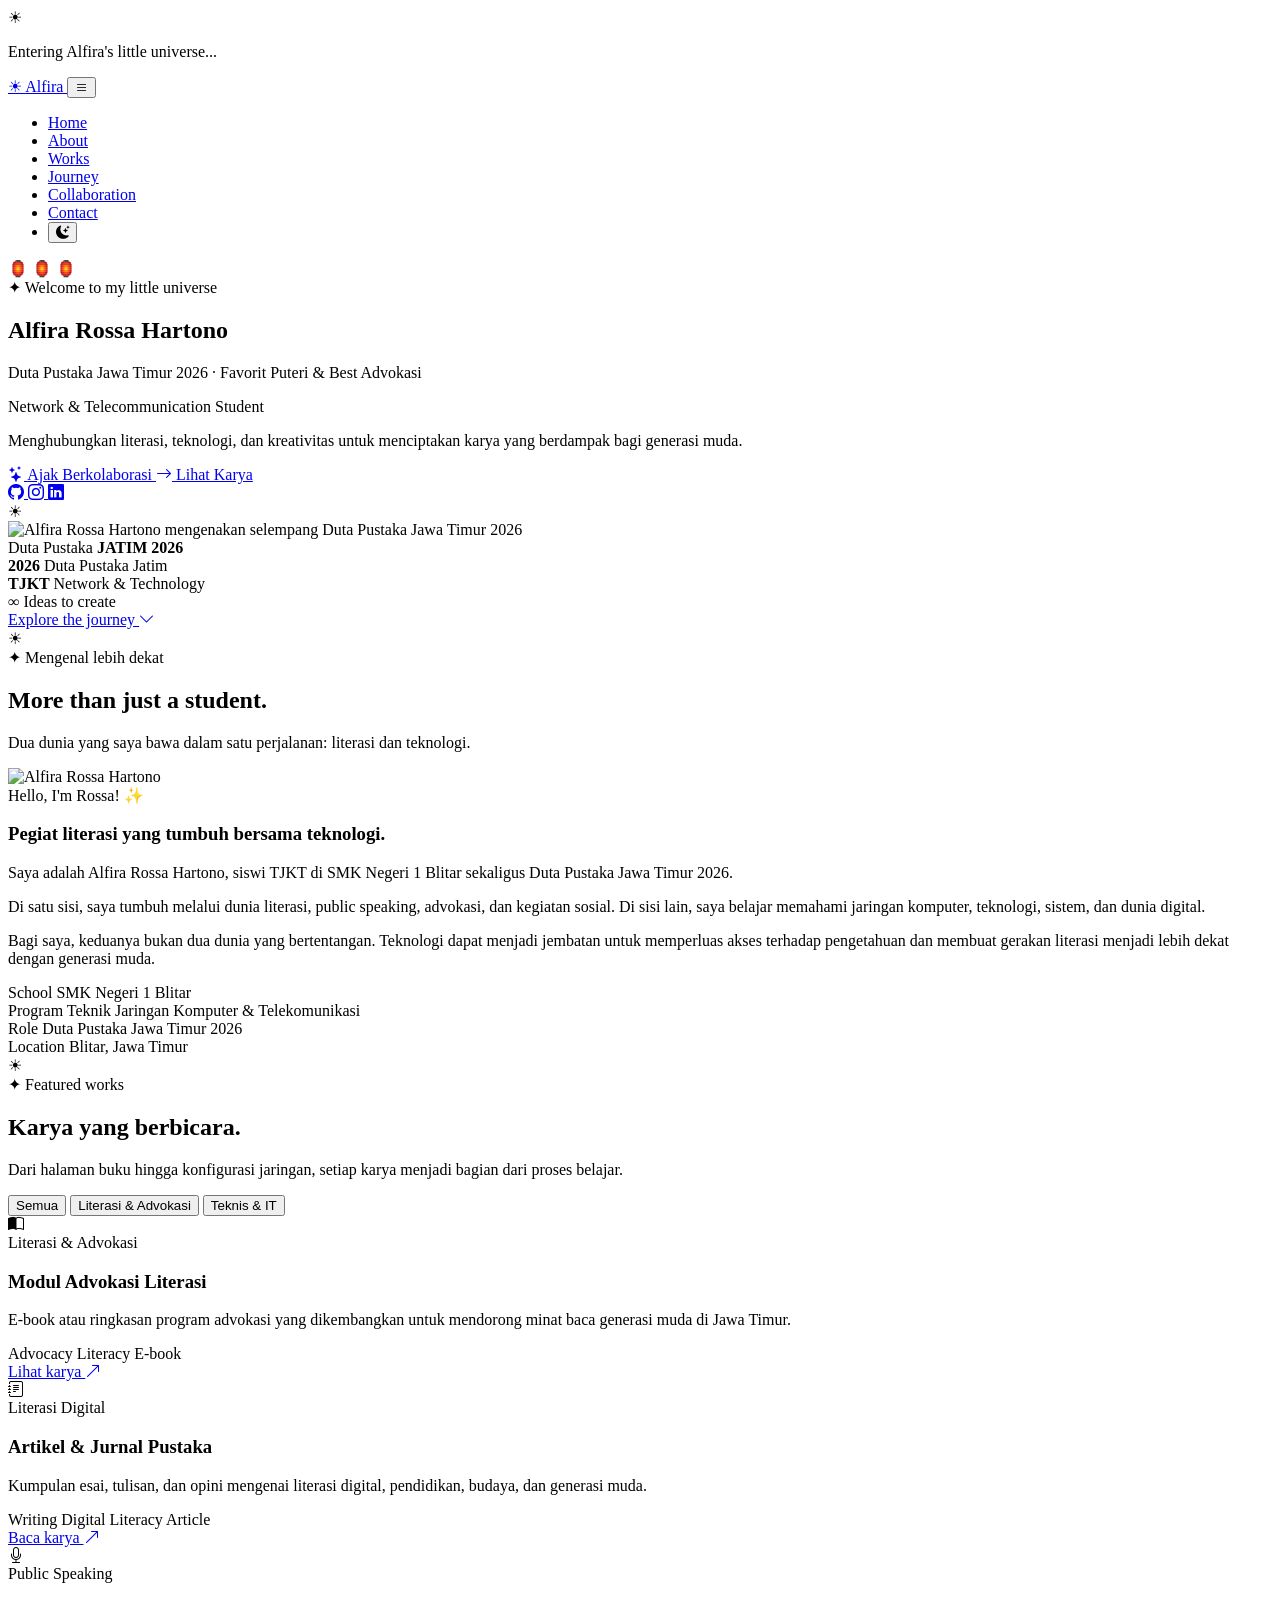
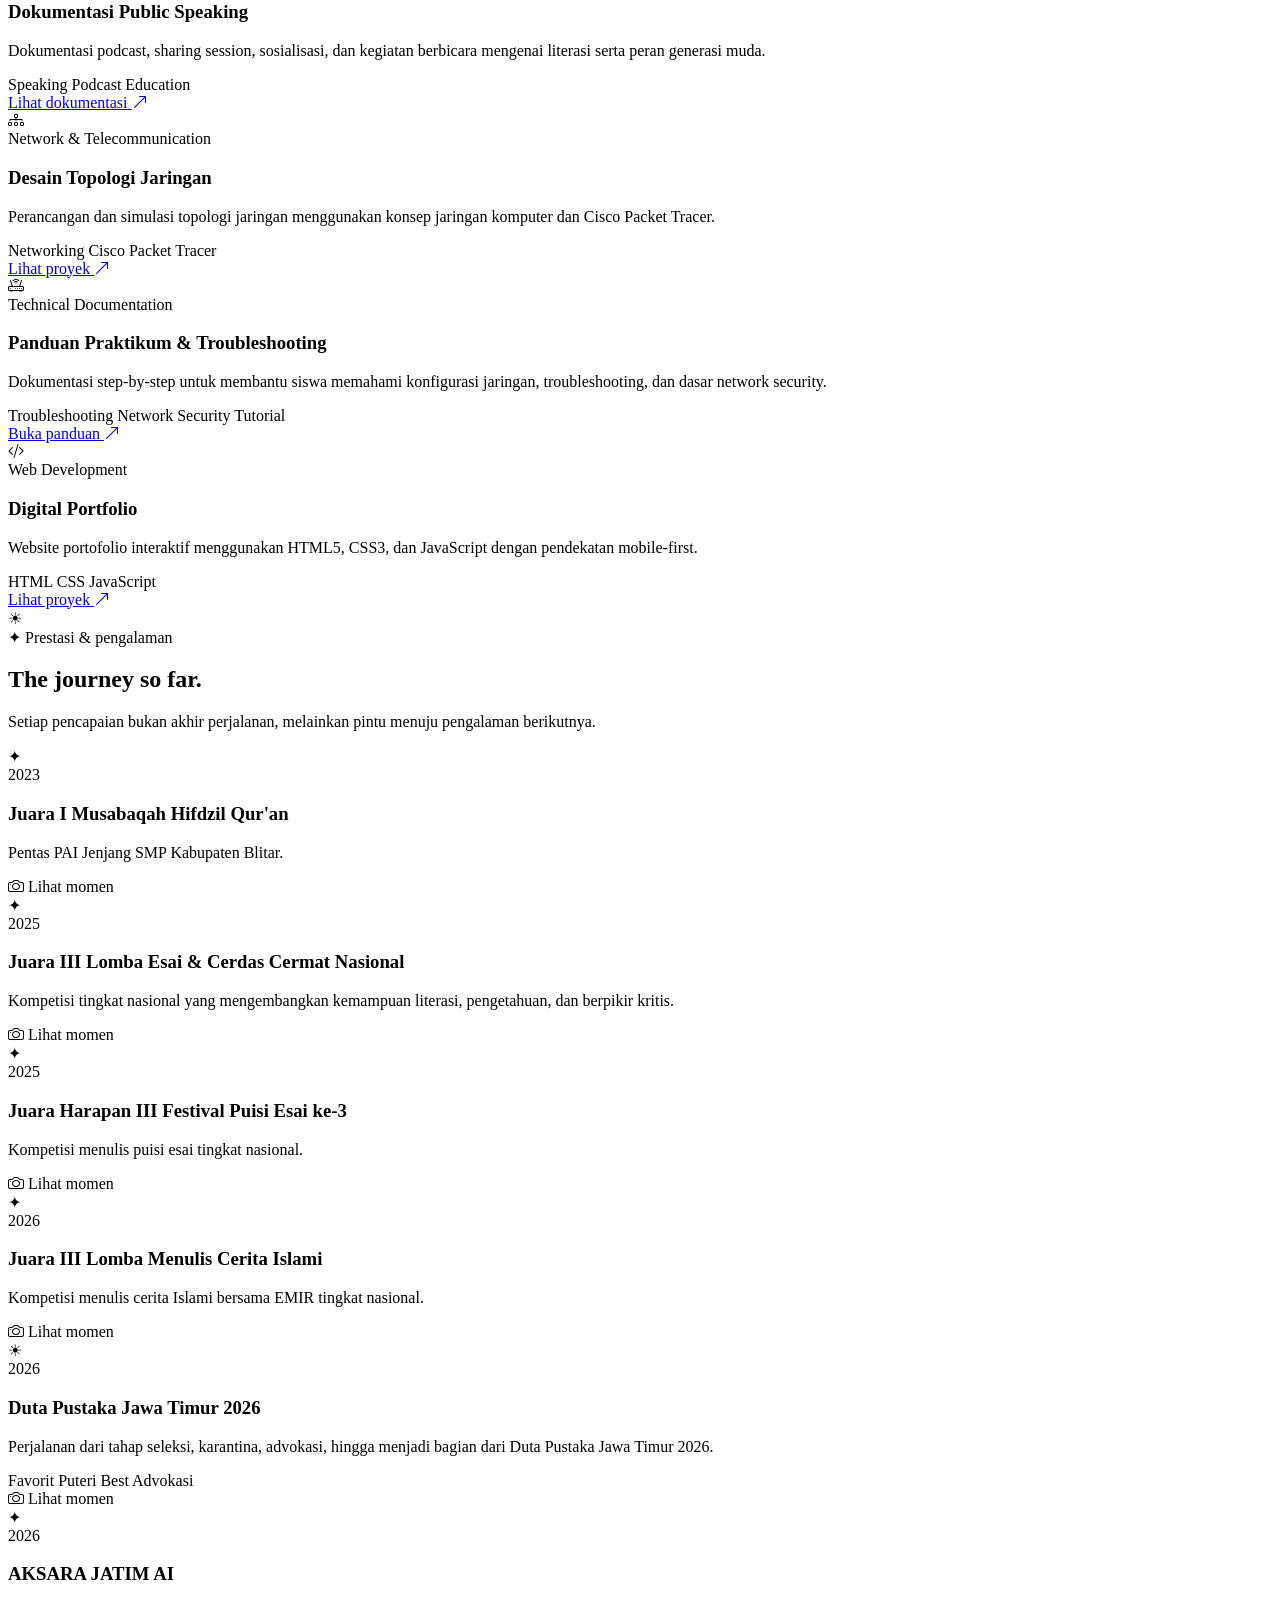
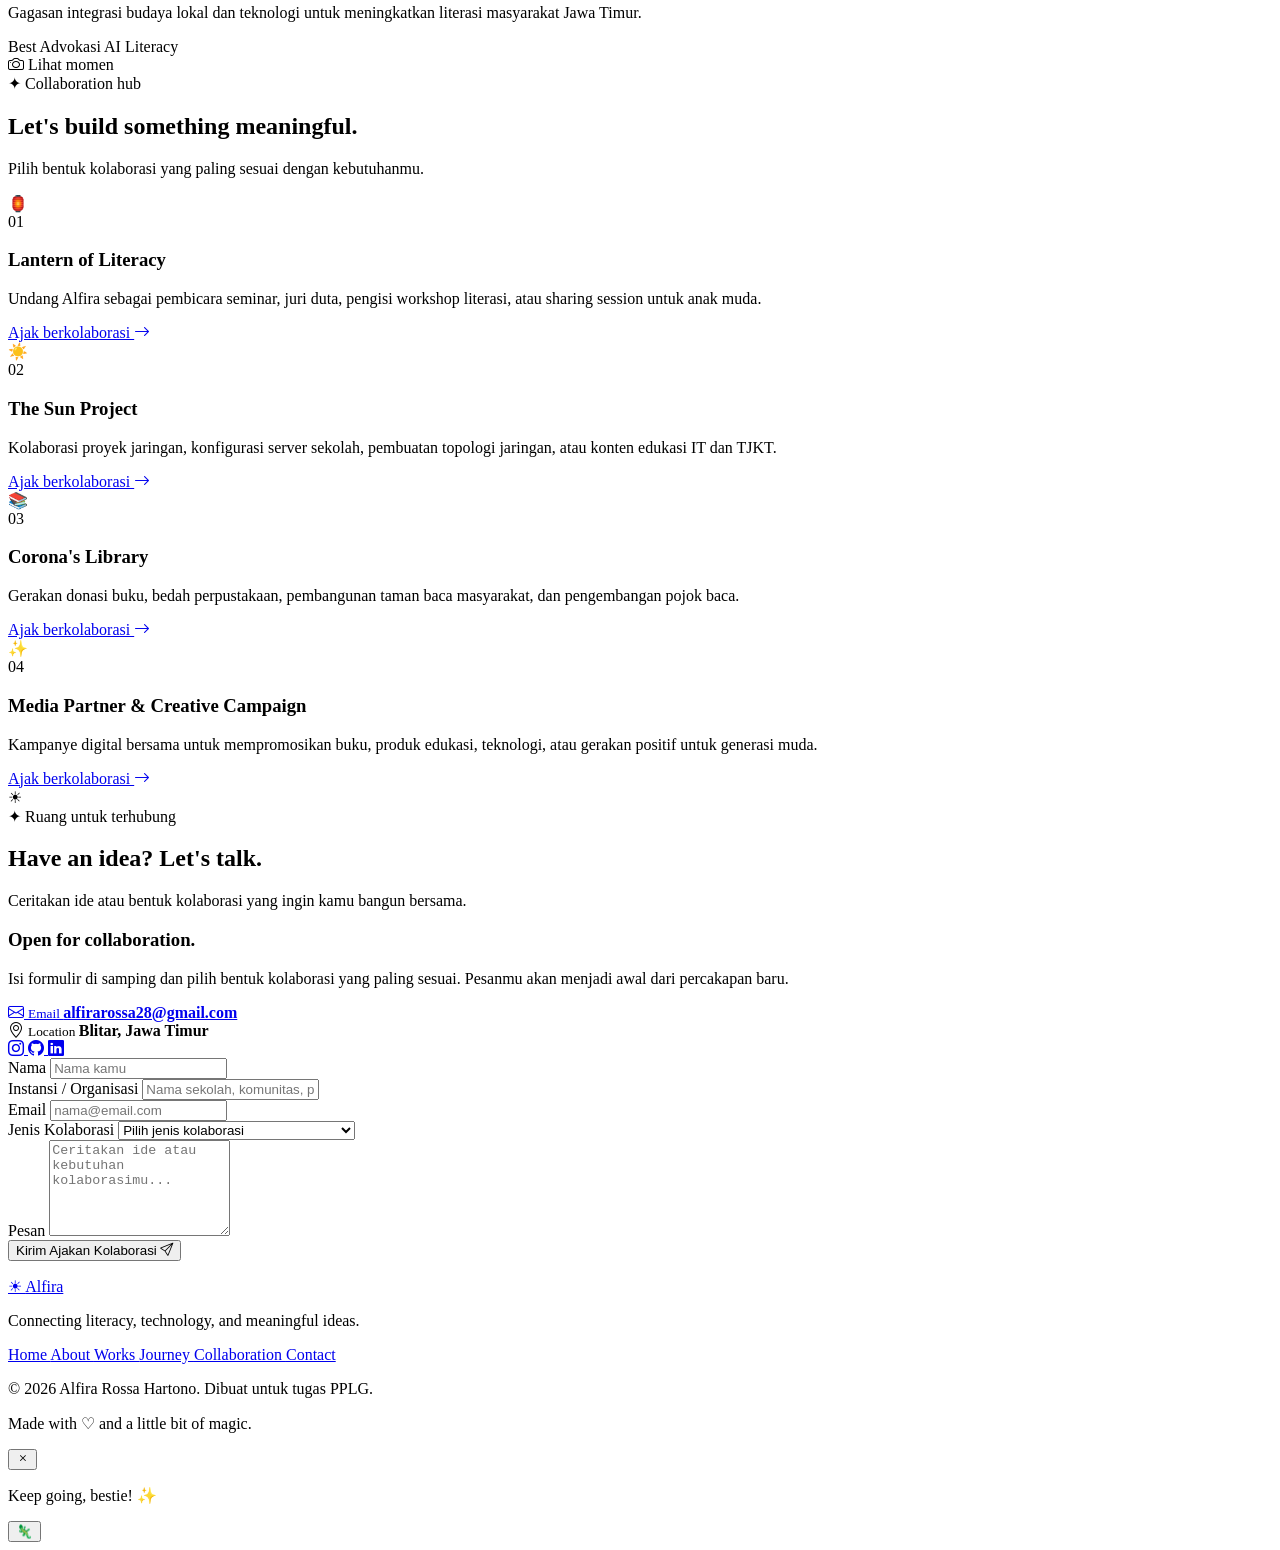
==== index.html @ 43dd6727 "Add files via upload" ====
<!DOCTYPE html>

<html lang="id">

<head>
    <meta charset="UTF-8">


<meta
    name="viewport"
    content="width=device-width, initial-scale=1.0"
>

<meta
    name="description"
    content="Portofolio Alfira Rossa Hartono — Duta Pustaka Jawa Timur 2026, Network & Telecommunication Student, dan pegiat literasi."
>

<meta
    name="author"
    content="Alfira Rossa Hartono"
>

<title>
    Alfira Rossa Hartono | Duta Pustaka Jawa Timur 2026
</title>

<!-- =====================================================
     GOOGLE FONTS
     ===================================================== -->

<link rel="preconnect" href="https://fonts.googleapis.com">

<link
    rel="preconnect"
    href="https://fonts.gstatic.com"
    crossorigin
>

<link
    href="https://fonts.googleapis.com/css2?family=Almendra+Display&family=Poppins:wght@300;400;500;600;700&display=swap"
    rel="stylesheet"
>


<!-- =====================================================
     BOOTSTRAP ICONS
     ===================================================== -->

<link
    rel="stylesheet"
    href="https://cdn.jsdelivr.net/npm/bootstrap-icons@1.11.3/font/bootstrap-icons.min.css"
>


<!-- =====================================================
     MAIN CSS
     ===================================================== -->

<link
    rel="stylesheet"
    href="assets/css/style.css"
>

</head>

<body>


<!-- =====================================================
     PAGE LOADER
     ===================================================== -->

<div
    class="page-loader"
    id="pageLoader"
    aria-label="Memuat website"
>

    <div class="loader-content">

        <span class="loader-sun">
            ☀
        </span>

        <p>
            Entering Alfira's little universe...
        </p>

    </div>

</div>



<!-- =====================================================
     SCROLL PROGRESS
     ===================================================== -->

<div
    class="scroll-progress"
    id="scrollProgress"
    aria-hidden="true"
>

    <span class="scroll-hair"></span>

</div>



<!-- =====================================================
     HEADER / NAVIGATION
     ===================================================== -->

<header class="site-header">

    <nav
        class="navbar container"
        aria-label="Navigasi utama"
    >


        <!-- LOGO -->

        <a
            href="#home"
            class="logo"
            aria-label="Kembali ke halaman utama"
        >

            <span class="logo-mark">
                ☀
            </span>

            <span class="logo-text">
                Alfira
            </span>

        </a>



        <!-- MOBILE MENU BUTTON -->

        <button
            type="button"
            class="nav-toggle"
            id="navToggle"
            aria-label="Buka menu navigasi"
            aria-expanded="false"
            aria-controls="navMenu"
        >

            <i class="bi bi-list"></i>

        </button>



        <!-- NAVIGATION MENU -->

        <ul
            class="nav-menu"
            id="navMenu"
        >

            <li>
                <a
                    href="#home"
                    class="nav-link active"
                >
                    Home
                </a>
            </li>

            <li>
                <a
                    href="#about"
                    class="nav-link"
                >
                    About
                </a>
            </li>

            <li>
                <a
                    href="#works"
                    class="nav-link"
                >
                    Works
                </a>
            </li>

            <li>
                <a
                    href="#journey"
                    class="nav-link"
                >
                    Journey
                </a>
            </li>

            <li>
                <a
                    href="#collaboration"
                    class="nav-link"
                >
                    Collaboration
                </a>
            </li>

            <li>
                <a
                    href="#contact"
                    class="nav-link"
                >
                    Contact
                </a>
            </li>


            <!-- THEME TOGGLE -->

            <li class="nav-theme">

                <button
                    type="button"
                    class="theme-toggle"
                    id="themeToggle"
                    aria-label="Ganti tema website"
                    title="Ganti tema"
                >

                    <i class="bi bi-moon-stars-fill"></i>

                </button>

            </li>

        </ul>

    </nav>

</header>



<!-- =====================================================
     MAIN CONTENT
     ===================================================== -->

<main>


    <!-- =================================================
         HERO SECTION
         ================================================= -->

    <section
        id="home"
        class="hero"
        aria-labelledby="hero-title"
    >


        <!-- MAGIC BACKGROUND -->

        <div
            class="hero-background"
            aria-hidden="true"
        >

            <!-- Floating Lantern Container -->
            <div
                class="lantern-field"
                id="lanternField"
            >
            </div>


            <!-- Valley -->
            <div class="hero-valley"></div>

            <div class="hero-mountains"></div>

            <div class="hero-fireflies"></div>


            <!-- Decorative Lanterns -->

            <span class="floating-lantern lantern-one">
                🏮
            </span>

            <span class="floating-lantern lantern-two">
                🏮
            </span>

            <span class="floating-lantern lantern-three">
                🏮
            </span>

        </div>



        <!-- HERO CONTENT -->

        <div class="hero-content container">


            <!-- HERO TEXT -->

            <div class="hero-text">


                <span class="hero-greeting">
                    ✦ Welcome to my little universe
                </span>


                <h1 id="hero-title">

                    Alfira Rossa
                    <span>Hartono</span>

                </h1>


                <div class="hero-title-role">

                    <span>
                        Duta Pustaka Jawa Timur 2026
                    </span>

                    <span class="role-divider">
                        ·
                    </span>

                    <span>
                        Favorit Puteri & Best Advokasi
                    </span>

                </div>


                <p class="hero-profession">
                    Network & Telecommunication Student
                </p>


                <p class="hero-description">

                    Menghubungkan literasi, teknologi, dan
                    kreativitas untuk menciptakan karya yang
                    berdampak bagi generasi muda.

                </p>



                <!-- PRIMARY CTA -->

                <div class="hero-actions">

                    <a
                        href="#contact"
                        class="btn btn-primary collaboration-cta"
                        id="collaborationCta"
                    >

                        <i class="bi bi-stars"></i>

                        <span>
                            Ajak Berkolaborasi
                        </span>

                        <i class="bi bi-arrow-right"></i>

                    </a>


                    <a
                        href="#works"
                        class="btn btn-secondary"
                    >

                        <span>
                            Lihat Karya
                        </span>

                    </a>

                </div>



                <!-- SOCIAL LINKS -->

                <div class="hero-socials">

                    <a
                        href="https://github.com/alfirarossa"
                        target="_blank"
                        rel="noopener noreferrer"
                        aria-label="GitHub Alfira"
                    >

                        <i class="bi bi-github"></i>

                    </a>


                    <a
                        href="https://instagram.com/a.rss.h"
                        target="_blank"
                        rel="noopener noreferrer"
                        aria-label="Instagram Alfira"
                    >

                        <i class="bi bi-instagram"></i>

                    </a>


                    <!-- LinkedIn akan diisi setelah URL
                         akun profesional tersedia -->

                    <a
                        href="#contact"
                        aria-label="LinkedIn"
                        title="LinkedIn"
                    >

                        <i class="bi bi-linkedin"></i>

                    </a>

                </div>

            </div>



            <!-- HERO PROFILE -->

            <div class="hero-visual">

                <div class="hero-frame">


                    <!-- GOLDEN SUN -->

                    <div
                        class="hero-sun"
                        aria-hidden="true"
                    >
                        ☀
                    </div>


                    <!-- PROFILE PHOTO -->

                    <div class="hero-image-wrapper">

                        <img
                            src="assets/img/profile.jpeg"
                            alt="Alfira Rossa Hartono mengenakan selempang Duta Pustaka Jawa Timur 2026"
                            class="hero-image"
                        >

                    </div>


                    <!-- BADGE -->

                    <div class="hero-badge">

                        <span>
                            Duta Pustaka
                        </span>

                        <strong>
                            JATIM 2026
                        </strong>

                    </div>

                </div>

            </div>

        </div>



        <!-- HERO STATS -->

        <div class="hero-stats container">

            <div class="stat-item">

                <strong>
                    2026
                </strong>

                <span>
                    Duta Pustaka Jatim
                </span>

            </div>


            <div class="stat-item">

                <strong>
                    TJKT
                </strong>

                <span>
                    Network & Technology
                </span>

            </div>


            <div class="stat-item">

                <strong>
                    ∞
                </strong>

                <span>
                    Ideas to create
                </span>

            </div>

        </div>



        <!-- SCROLL INDICATOR -->

        <a
            href="#about"
            class="scroll-indicator"
            aria-label="Scroll ke About Me"
        >

            <span>
                Explore the journey
            </span>

            <i class="bi bi-chevron-down"></i>

        </a>

    </section>



    <!-- =================================================
         SUN DIVIDER
         ================================================= -->

    <div
        class="sun-divider"
        aria-hidden="true"
    >

        <span class="divider-line"></span>

        <span
            class="corona-sun"
            data-sun-trigger
        >
            ☀
        </span>

        <span class="divider-line"></span>

    </div>



    <!-- =================================================
         ABOUT ME
         ================================================= -->

    <section
        id="about"
        class="about section"
        aria-labelledby="about-title"
    >

        <div class="container">


            <div class="section-heading">

                <span class="section-eyebrow">
                    ✦ Mengenal lebih dekat
                </span>

                <h2 id="about-title">

                    More than
                    <span>just a student.</span>

                </h2>

                <p>
                    Dua dunia yang saya bawa dalam satu perjalanan:
                    literasi dan teknologi.
                </p>

            </div>



            <div class="about-grid">


                <!-- ABOUT VISUAL -->

                <div class="about-visual">

                    <div class="about-image-frame">

                        <img
                            src="assets/img/profile.jpeg"
                            alt="Alfira Rossa Hartono"
                            loading="lazy"
                        >

                    </div>

                </div>



                <!-- ABOUT CONTENT -->

                <div class="about-content">


                    <span class="about-label">
                        Hello, I'm Rossa! ✨
                    </span>


                    <h3>
                        Pegiat literasi yang tumbuh
                        bersama teknologi.
                    </h3>


                    <p>

                        Saya adalah Alfira Rossa Hartono,
                        siswi TJKT di SMK Negeri 1 Blitar
                        sekaligus Duta Pustaka Jawa Timur
                        2026.

                    </p>


                    <p>

                        Di satu sisi, saya tumbuh melalui
                        dunia literasi, public speaking,
                        advokasi, dan kegiatan sosial.
                        Di sisi lain, saya belajar memahami
                        jaringan komputer, teknologi,
                        sistem, dan dunia digital.

                    </p>


                    <p>

                        Bagi saya, keduanya bukan dua dunia
                        yang bertentangan. Teknologi dapat
                        menjadi jembatan untuk memperluas
                        akses terhadap pengetahuan dan
                        membuat gerakan literasi menjadi
                        lebih dekat dengan generasi muda.

                    </p>



                    <!-- ABOUT INFO -->

                    <div class="about-info">


                        <div class="info-item">

                            <span class="info-label">
                                School
                            </span>

                            <span class="info-value">
                                SMK Negeri 1 Blitar
                            </span>

                        </div>


                        <div class="info-item">

                            <span class="info-label">
                                Program
                            </span>

                            <span class="info-value">
                                Teknik Jaringan Komputer & Telekomunikasi
                            </span>

                        </div>


                        <div class="info-item">

                            <span class="info-label">
                                Role
                            </span>

                            <span class="info-value">
                                Duta Pustaka Jawa Timur 2026
                            </span>

                        </div>


                        <div class="info-item">

                            <span class="info-label">
                                Location
                            </span>

                            <span class="info-value">
                                Blitar, Jawa Timur
                            </span>

                        </div>

                    </div>

                </div>

            </div>

        </div>

    </section>



    <!-- =================================================
         SUN DIVIDER
         ================================================= -->

    <div
        class="sun-divider"
        aria-hidden="true"
    >

        <span class="divider-line"></span>

        <span
            class="corona-sun"
            data-sun-trigger
        >
            ☀
        </span>

        <span class="divider-line"></span>

    </div>



    <!-- =================================================
         FEATURED WORKS
         ================================================= -->

    <section
        id="works"
        class="works section"
        aria-labelledby="works-title"
    >

        <div class="container">


            <div class="section-heading">

                <span class="section-eyebrow">
                    ✦ Featured works
                </span>

                <h2 id="works-title">

                    Karya yang
                    <span>berbicara.</span>

                </h2>

                <p>

                    Dari halaman buku hingga konfigurasi jaringan,
                    setiap karya menjadi bagian dari proses belajar.

                </p>

            </div>



            <!-- WORK CATEGORY FILTER -->

            <div
                class="project-filter"
                role="group"
                aria-label="Filter kategori karya"
            >

                <button
                    type="button"
                    class="filter-btn active"
                    data-filter="all"
                >
                    Semua
                </button>

                <button
                    type="button"
                    class="filter-btn"
                    data-filter="literacy"
                >
                    Literasi & Advokasi
                </button>

                <button
                    type="button"
                    class="filter-btn"
                    data-filter="technical"
                >
                    Teknis & IT
                </button>

            </div>



            <!-- WORK GRID -->

            <div
                class="project-grid"
                id="projectGrid"
            >


                <!-- =====================================
                     LITERACY WORK 1
                     ===================================== -->

                <article
                    class="project-card"
                    data-category="literacy"
                >

                    <div class="project-image">

                        <div class="project-placeholder">

                            <i class="bi bi-book-half"></i>

                        </div>

                    </div>


                    <div class="project-content">

                        <span class="project-category">
                            Literasi & Advokasi
                        </span>


                        <h3>
                            Modul Advokasi Literasi
                        </h3>


                        <p>

                            E-book atau ringkasan program
                            advokasi yang dikembangkan untuk
                            mendorong minat baca generasi muda
                            di Jawa Timur.

                        </p>


                        <div class="project-tags">

                            <span>
                                Advocacy
                            </span>

                            <span>
                                Literacy
                            </span>

                            <span>
                                E-book
                            </span>

                        </div>


                        <a
                            href="#contact"
                            class="project-link"
                        >

                            Lihat karya

                            <i class="bi bi-arrow-up-right"></i>

                        </a>

                    </div>

                </article>



                <!-- =====================================
                     LITERACY WORK 2
                     ===================================== -->

                <article
                    class="project-card"
                    data-category="literacy"
                >

                    <div class="project-image">

                        <div class="project-placeholder">

                            <i class="bi bi-journal-text"></i>

                        </div>

                    </div>


                    <div class="project-content">

                        <span class="project-category">
                            Literasi Digital
                        </span>


                        <h3>
                            Artikel & Jurnal Pustaka
                        </h3>


                        <p>

                            Kumpulan esai, tulisan, dan opini
                            mengenai literasi digital,
                            pendidikan, budaya, dan generasi muda.

                        </p>


                        <div class="project-tags">

                            <span>
                                Writing
                            </span>

                            <span>
                                Digital Literacy
                            </span>

                            <span>
                                Article
                            </span>

                        </div>


                        <a
                            href="karya.html"
                            class="project-link"
                        >

                            Baca karya

                            <i class="bi bi-arrow-up-right"></i>

                        </a>

                    </div>

                </article>



                <!-- =====================================
                     LITERACY WORK 3
                     ===================================== -->

                <article
                    class="project-card"
                    data-category="literacy"
                >

                    <div class="project-image">

                        <div class="project-placeholder">

                            <i class="bi bi-mic"></i>

                        </div>

                    </div>


                    <div class="project-content">

                        <span class="project-category">
                            Public Speaking
                        </span>


                        <h3>
                            Dokumentasi Public Speaking
                        </h3>


                        <p>

                            Dokumentasi podcast, sharing session,
                            sosialisasi, dan kegiatan berbicara
                            mengenai literasi serta peran generasi muda.

                        </p>


                        <div class="project-tags">

                            <span>
                                Speaking
                            </span>

                            <span>
                                Podcast
                            </span>

                            <span>
                                Education
                            </span>

                        </div>


                        <a
                            href="dokumentasi-public-speaking.html"
                            class="project-link"
                            id="open-speaking-gallery"
                            aria-haspopup="dialog"
                        >

                            Lihat dokumentasi

                            <i class="bi bi-arrow-up-right"></i>

                        </a>

                    </div>

                </article>



                <!-- =====================================
                     TECHNICAL WORK 1
                     ===================================== -->

                <article
                    class="project-card"
                    data-category="technical"
                >

                    <div class="project-image">

                        <div class="project-placeholder">

                            <i class="bi bi-diagram-3"></i>

                        </div>

                    </div>


                    <div class="project-content">

                        <span class="project-category">
                            Network & Telecommunication
                        </span>


                        <h3>
                            Desain Topologi Jaringan
                        </h3>


                        <p>

                            Perancangan dan simulasi topologi
                            jaringan menggunakan konsep jaringan
                            komputer dan Cisco Packet Tracer.

                        </p>


                        <div class="project-tags">

                            <span>
                                Networking
                            </span>

                            <span>
                                Cisco
                            </span>

                            <span>
                                Packet Tracer
                            </span>

                        </div>


                        <a
                            href="topologi-jaringan.html"
                            class="project-link"
                        >

                            Lihat proyek

                            <i class="bi bi-arrow-up-right"></i>

                        </a>

                    </div>

                </article>



                <!-- =====================================
                     TECHNICAL WORK 2
                     ===================================== -->

                <article
                    class="project-card"
                    data-category="technical"
                >

                    <div class="project-image">

                        <div class="project-placeholder">

                            <i class="bi bi-router"></i>

                        </div>

                    </div>


                    <div class="project-content">

                        <span class="project-category">
                            Technical Documentation
                        </span>


                        <h3>
                            Panduan Praktikum & Troubleshooting
                        </h3>


                        <p>

                            Dokumentasi step-by-step untuk
                            membantu siswa memahami konfigurasi
                            jaringan, troubleshooting, dan dasar
                            network security.

                        </p>


                        <div class="project-tags">

                            <span>
                                Troubleshooting
                            </span>

                            <span>
                                Network Security
                            </span>

                            <span>
                                Tutorial
                            </span>

                        </div>


                        <a
                            href="#contact"
                            class="project-link"
                        >

                            Buka panduan

                            <i class="bi bi-arrow-up-right"></i>

                        </a>

                    </div>

                </article>



                <!-- =====================================
                     TECHNICAL WORK 3
                     ===================================== -->

                <article
                    class="project-card"
                    data-category="technical"
                >

                    <div class="project-image">

                        <div class="project-placeholder">

                            <i class="bi bi-code-slash"></i>

                        </div>

                    </div>


                    <div class="project-content">

                        <span class="project-category">
                            Web Development
                        </span>


                        <h3>
                            Digital Portfolio
                        </h3>


                        <p>

                            Website portofolio interaktif
                            menggunakan HTML5, CSS3, dan
                            JavaScript dengan pendekatan
                            mobile-first.

                        </p>


                        <div class="project-tags">

                            <span>
                                HTML
                            </span>

                            <span>
                                CSS
                            </span>

                            <span>
                                JavaScript
                            </span>

                        </div>


                        <a
                            href="#contact"
                            class="project-link"
                        >

                            Lihat proyek

                            <i class="bi bi-arrow-up-right"></i>

                        </a>

                    </div>

                </article>

            </div>

        </div>

    </section>



    <!-- =================================================
         SUN DIVIDER
         ================================================= -->

    <div
        class="sun-divider"
        aria-hidden="true"
    >

        <span class="divider-line"></span>

        <span
            class="corona-sun"
            data-sun-trigger
        >
            ☀
        </span>

        <span class="divider-line"></span>

    </div>



    <!-- =================================================
         ACHIEVEMENTS & EXPERIENCE
         ================================================= -->

    <section
        id="journey"
        class="journey section"
        aria-labelledby="journey-title"
    >

        <div class="container">


            <div class="section-heading">

                <span class="section-eyebrow">
                    ✦ Prestasi & pengalaman
                </span>

                <h2 id="journey-title">

                    The journey
                    <span>so far.</span>

                </h2>

                <p>

                    Setiap pencapaian bukan akhir perjalanan,
                    melainkan pintu menuju pengalaman berikutnya.

                </p>

            </div>



    <!-- =================================================
         TIMELINE / JOURNEY
         ================================================= -->

    <div
        class="timeline">

    <!-- =================================================
         2023 — PAI
         ================================================= -->

    <article class="timeline-item">

        <div class="timeline-marker">
            ✦
        </div>

        <div
            class="timeline-card journey-photo-card"
            data-photo="assets/img/journey/2023-pai.jpeg"
            data-photo-title="Juara I Musabaqah Hifdzil Qur'an — Pentas PAI Kabupaten Blitar"
            tabindex="0"
            role="button"
            aria-label="Lihat foto perjalanan Juara I Musabaqah Hifdzil Qur'an"
        >

            <span class="timeline-year">
                2023
            </span>

            <h3>
                Juara I Musabaqah Hifdzil Qur'an
            </h3>

            <p>
                Pentas PAI Jenjang SMP
                Kabupaten Blitar.
            </p>

            <div class="journey-photo-hint">
                <i class="bi bi-camera"></i>
                <span>Lihat momen</span>
            </div>

        </div>

    </article>


    <!-- =================================================
         2025 — ESAI
         ================================================= -->

    <article class="timeline-item">

        <div class="timeline-marker">
            ✦
        </div>

        <div
            class="timeline-card journey-photo-card"
            data-photo="assets/img/journey/2025-esai.jpeg"
            data-photo-title="Juara III Lomba Esai & Cerdas Cermat Nasional"
            tabindex="0"
            role="button"
            aria-label="Lihat foto perjalanan lomba esai"
        >

            <span class="timeline-year">
                2025
            </span>

            <h3>
                Juara III Lomba Esai & Cerdas Cermat Nasional
            </h3>

            <p>
                Kompetisi tingkat nasional yang
                mengembangkan kemampuan literasi,
                pengetahuan, dan berpikir kritis.
            </p>

            <div class="journey-photo-hint">
                <i class="bi bi-camera"></i>
                <span>Lihat momen</span>
            </div>

        </div>

    </article>


    <!-- =================================================
         2025 — PUISI ESAI
         ================================================= -->

    <article class="timeline-item">

        <div class="timeline-marker">
            ✦
        </div>

        <div
            class="timeline-card journey-photo-card"
            data-photo="assets/img/journey/2025-puisi.jpeg"
            data-photo-title="Juara Harapan III Festival Puisi Esai ke-3"
            tabindex="0"
            role="button"
            aria-label="Lihat foto perjalanan Festival Puisi Esai"
        >

            <span class="timeline-year">
                2025
            </span>

            <h3>
                Juara Harapan III
                Festival Puisi Esai ke-3
            </h3>

            <p>
                Kompetisi menulis puisi esai
                tingkat nasional.
            </p>

            <div class="journey-photo-hint">
                <i class="bi bi-camera"></i>
                <span>Lihat momen</span>
            </div>

        </div>

    </article>


    <!-- =================================================
         2026 — EMIR
         ================================================= -->

    <article class="timeline-item">

        <div class="timeline-marker">
            ✦
        </div>

        <div
            class="timeline-card journey-photo-card"
            data-photo="assets/img/journey/2026-emir.jpeg"
            data-photo-title="Juara III Lomba Menulis Cerita Islami bersama EMIR"
            tabindex="0"
            role="button"
            aria-label="Lihat foto perjalanan lomba EMIR"
        >

            <span class="timeline-year">
                2026
            </span>

            <h3>
                Juara III Lomba Menulis
                Cerita Islami
            </h3>

            <p>
                Kompetisi menulis cerita Islami
                bersama EMIR tingkat nasional.
            </p>

            <div class="journey-photo-hint">
                <i class="bi bi-camera"></i>
                <span>Lihat momen</span>
            </div>

        </div>

    </article>


    <!-- =================================================
         2026 — DUTA PUSTAKA
         ================================================= -->

    <article class="timeline-item">

        <div class="timeline-marker">
            ☀
        </div>

        <div
            class="timeline-card journey-photo-card"
            data-photo="assets/img/journey/2026-duta-pustaka.jpeg"
            data-photo-title="Duta Pustaka Jawa Timur 2026"
            tabindex="0"
            role="button"
            aria-label="Lihat foto perjalanan Duta Pustaka Jawa Timur 2026"
        >

            <span class="timeline-year">
                2026
            </span>

            <h3>
                Duta Pustaka Jawa Timur 2026
            </h3>

            <p>
                Perjalanan dari tahap seleksi,
                karantina, advokasi, hingga menjadi
                bagian dari Duta Pustaka Jawa Timur
                2026.
            </p>

            <div class="timeline-tags">

                <span>
                    Favorit Puteri
                </span>

                <span>
                    Best Advokasi
                </span>

            </div>

            <div class="journey-photo-hint">
                <i class="bi bi-camera"></i>
                <span>Lihat momen</span>
            </div>

        </div>

    </article>


    <!-- =================================================
         2026 — AKSARA JATIM AI
         ================================================= -->

    <article class="timeline-item">

        <div class="timeline-marker">
            ✦
        </div>

        <div
            class="timeline-card journey-photo-card"
            data-photo="assets/img/journey/2026-aksara-jatim.png"
            data-photo-title="AKSARA JATIM AI"
            tabindex="0"
            role="button"
            aria-label="Lihat foto perjalanan AKSARA JATIM AI"
        >

            <span class="timeline-year">
                2026
            </span>

            <h3>
                AKSARA JATIM AI
            </h3>

            <p>
                Gagasan integrasi budaya lokal dan
                teknologi untuk meningkatkan literasi
                masyarakat Jawa Timur.
            </p>

            <div class="timeline-tags">

                <span>
                    Best Advokasi
                </span>

                <span>
                    AI
                </span>

                <span>
                    Literacy
                </span>

            </div>

            <div class="journey-photo-hint">
                <i class="bi bi-camera"></i>
                <span>Lihat momen</span>
            </div>

        </div>

    </article>

</div>





<!-- COLLABORATION SECTION -->
<section
    id="collaboration"
    class="collaboration section"
    aria-labelledby="collaboration-title"
>
    <div class="container">

        <div class="section-heading collaboration-heading">
            <span class="section-eyebrow">
                ✦ Collaboration hub
            </span>

            <h2 id="collaboration-title">
                Let's build something
                <span>meaningful.</span>
            </h2>

            <p>
                Pilih bentuk kolaborasi yang paling sesuai
                dengan kebutuhanmu.
            </p>
        </div>




            <!-- COLLABORATION GRID -->

            <div class="collaboration-grid">


                <!-- =====================================
                     LANTERN OF LITERACY
                     ===================================== -->

                <article
                    class="collaboration-card"
                    data-collaboration="literacy"
                >

                    <div class="collaboration-icon">
                        🏮
                    </div>


                    <span class="collaboration-number">
                        01
                    </span>


                    <h3>
                        Lantern of Literacy
                    </h3>


                    <p>

                        Undang Alfira sebagai pembicara seminar,
                        juri duta, pengisi workshop literasi,
                        atau sharing session untuk anak muda.

                    </p>


                    <a
                        href="#contact"
                        class="collaboration-link"
                        data-type="Lantern of Literacy"
                    >

                        Ajak berkolaborasi

                        <i class="bi bi-arrow-right"></i>

                    </a>

                </article>



                <!-- =====================================
                     THE SUN PROJECT
                     ===================================== -->

                <article
                    class="collaboration-card"
                    data-collaboration="technical"
                >

                    <div class="collaboration-icon">
                        ☀️
                    </div>


                    <span class="collaboration-number">
                        02
                    </span>


                    <h3>
                        The Sun Project
                    </h3>


                    <p>

                        Kolaborasi proyek jaringan,
                        konfigurasi server sekolah,
                        pembuatan topologi jaringan,
                        atau konten edukasi IT dan TJKT.

                    </p>


                    <a
                        href="#contact"
                        class="collaboration-link"
                        data-type="The Sun Project"
                    >

                        Ajak berkolaborasi

                        <i class="bi bi-arrow-right"></i>

                    </a>

                </article>



                <!-- =====================================
                     CORONA'S LIBRARY
                     ===================================== -->

                <article
                    class="collaboration-card"
                    data-collaboration="social"
                >

                    <div class="collaboration-icon">
                        📚
                    </div>


                    <span class="collaboration-number">
                        03
                    </span>


                    <h3>
                        Corona's Library
                    </h3>


                    <p>

                        Gerakan donasi buku, bedah perpustakaan,
                        pembangunan taman baca masyarakat,
                        dan pengembangan pojok baca.

                    </p>


                    <a
                        href="#contact"
                        class="collaboration-link"
                        data-type="Corona's Library"
                    >

                        Ajak berkolaborasi

                        <i class="bi bi-arrow-right"></i>

                    </a>

                </article>



                <!-- =====================================
                     MEDIA PARTNER
                     ===================================== -->

                <article
                    class="collaboration-card"
                    data-collaboration="media"
                >

                    <div class="collaboration-icon">
                        ✨
                    </div>


                    <span class="collaboration-number">
                        04
                    </span>


                    <h3>
                        Media Partner & Creative Campaign
                    </h3>


                    <p>

                        Kampanye digital bersama untuk
                        mempromosikan buku, produk edukasi,
                        teknologi, atau gerakan positif
                        untuk generasi muda.

                    </p>


                    <a
                        href="#contact"
                        class="collaboration-link"
                        data-type="Media Partner & Creative Campaign"
                    >

                        Ajak berkolaborasi

                        <i class="bi bi-arrow-right"></i>

                    </a>

                </article>

            </div>

        </div>

    </section>



    <!-- =================================================
         SUN DIVIDER
         ================================================= -->

    <div
        class="sun-divider"
        aria-hidden="true"
    >

        <span class="divider-line"></span>

        <span
            class="corona-sun"
            data-sun-trigger
        >
            ☀
        </span>

        <span class="divider-line"></span>

    </div>



    <!-- =================================================
         CONTACT
         ================================================= -->

    <section
        id="contact"
        class="contact section"
        aria-labelledby="contact-title"
    >

        <div class="container">


            <div class="section-heading">

                <span id="collaboration-label" class="section-eyebrow">
                    ✦ Ruang untuk terhubung
                </span>

                <h2 id="contact-title">

                    Have an idea?
                    <span>Let's talk.</span>

                </h2>

                <p>

                    Ceritakan ide atau bentuk kolaborasi
                    yang ingin kamu bangun bersama.

                </p>

            </div>



            <div class="contact-grid">


                <!-- CONTACT INFORMATION -->

                <div class="contact-info">


                    <h3>
                        Open for collaboration.
                    </h3>


                    <p>

                        Isi formulir di samping dan pilih
                        bentuk kolaborasi yang paling sesuai.
                        Pesanmu akan menjadi awal dari
                        percakapan baru.

                    </p>



                    <!-- CONTACT DETAILS -->

                    <div class="contact-details">


                        <a
                            href="mailto:alfirarossa28@gmail.com"
                            class="contact-item"
                        >

                            <span class="contact-icon">

                                <i class="bi bi-envelope"></i>

                            </span>


                            <span>

                                <small>
                                    Email
                                </small>

                                <strong>
                                    alfirarossa28@gmail.com
                                </strong>

                            </span>

                        </a>



                        <div class="contact-item">

                            <span class="contact-icon">

                                <i class="bi bi-geo-alt"></i>

                            </span>


                            <span>

                                <small>
                                    Location
                                </small>

                                <strong>
                                    Blitar, Jawa Timur
                                </strong>

                            </span>

                        </div>

                    </div>



                    <!-- SOCIAL MEDIA -->

                    <div class="contact-socials">


                        <a
                            href="https://instagram.com/a.rss.h"
                            target="_blank"
                            rel="noopener noreferrer"
                            aria-label="Instagram Alfira"
                        >

                            <i class="bi bi-instagram"></i>

                        </a>


                        <a
                            href="https://github.com/alfirarossa"
                            target="_blank"
                            rel="noopener noreferrer"
                            aria-label="GitHub Alfira"
                        >

                            <i class="bi bi-github"></i>

                        </a>


                        <a
                            href="#contact"
                            aria-label="LinkedIn Alfira"
                            title="LinkedIn"
                        >

                            <i class="bi bi-linkedin"></i>

                        </a>

                    </div>

                </div>



                <!-- CONTACT FORM -->

                <div class="contact-form-wrapper">


                    <form
                        id="contactForm"
                        class="contact-form"
                        novalidate
                    >


                        <!-- NAME -->

                        <div class="form-group">

                            <label for="name">
                                Nama
                            </label>

                            <input
                                type="text"
                                id="name"
                                name="name"
                                placeholder="Nama kamu"
                                autocomplete="name"
                                required
                            >

                            <small
                                class="form-error"
                                id="nameError"
                            ></small>

                        </div>



                        <!-- INSTITUTION -->

                        <div class="form-group">

                            <label for="institution">
                                Instansi / Organisasi
                            </label>

                            <input
                                type="text"
                                id="institution"
                                name="institution"
                                placeholder="Nama sekolah, komunitas, perusahaan, dll."
                                required
                            >

                            <small
                                class="form-error"
                                id="institutionError"
                            ></small>

                        </div>



                        <!-- EMAIL -->

                        <div class="form-group">

                            <label for="email">
                                Email
                            </label>

                            <input
                                type="email"
                                id="email"
                                name="email"
                                placeholder="nama@email.com"
                                autocomplete="email"
                                required
                            >

                            <small
                                class="form-error"
                                id="emailError"
                            ></small>

                        </div>



                        <!-- COLLABORATION TYPE -->

                        <div class="form-group">

                            <label for="collaborationType">
                                Jenis Kolaborasi
                            </label>

                            <select
                                id="collaborationType"
                                name="collaborationType"
                                required
                            >

                                <option
                                    value=""
                                    selected
                                    disabled
                                >
                                    Pilih jenis kolaborasi
                                </option>

                                <option value="Lantern of Literacy">
                                    Lantern of Literacy
                                </option>

                                <option value="The Sun Project">
                                    The Sun Project
                                </option>

                                <option value="Corona's Library">
                                    Corona's Library
                                </option>

                                <option value="Media Partner & Creative Campaign">
                                    Media Partner & Creative Campaign
                                </option>

                                <option value="Other">
                                    Bentuk kolaborasi lainnya
                                </option>

                            </select>

                            <small
                                class="form-error"
                                id="collaborationError"
                            ></small>

                        </div>



                        <!-- MESSAGE -->

                        <div class="form-group">

                            <label for="message">
                                Pesan
                            </label>

                            <textarea
                                id="message"
                                name="message"
                                rows="6"
                                placeholder="Ceritakan ide atau kebutuhan kolaborasimu..."
                                required
                            ></textarea>

                            <small
                                class="form-error"
                                id="messageError"
                            ></small>

                        </div>



                        <!-- SUBMIT -->

                        <button
                            type="submit"
                            class="btn btn-primary form-submit"
                        >

                            <span>
                                Kirim Ajakan Kolaborasi
                            </span>

                            <i class="bi bi-send"></i>

                        </button>



                        <!-- FORM STATUS -->

                        <p
                            class="form-status"
                            id="formStatus"
                            role="status"
                            aria-live="polite"
                        ></p>

                    </form>

                </div>

            </div>

        </div>

    </section>

</main>



<!-- =====================================================
     FOOTER
     ===================================================== -->

<footer class="site-footer">

    <div class="container footer-content">


        <div class="footer-brand">

            <a
                href="#home"
                class="logo"
            >

                <span class="logo-mark">
                    ☀
                </span>

                <span class="logo-text">
                    Alfira
                </span>

            </a>


            <p>

                Connecting literacy,
                technology, and meaningful ideas.

            </p>

        </div>



        <!-- FOOTER NAVIGATION -->

        <div class="footer-links">

            <a href="#home">
                Home
            </a>

            <a href="#about">
                About
            </a>

            <a href="#works">
                Works
            </a>

            <a href="#journey">
                Journey
            </a>

            <a href="#collaboration">
                Collaboration
            </a>

            <a href="#contact">
                Contact
            </a>

        </div>



        <!-- FOOTER BOTTOM -->

        <div class="footer-bottom">

            <p>
                &copy; 2026 Alfira Rossa Hartono.
                Dibuat untuk tugas PPLG.
            </p>


            <p>

                Made with
                <span aria-label="love">♡</span>
                and a little bit of magic.

            </p>

        </div>

    </div>

</footer>



<!-- =====================================================
     PASCAL — FLOATING INTERACTIVE WIDGET
     ===================================================== -->

<div
    class="pascal-widget"
    id="pascalWidget"
>


    <!-- QUOTE BUBBLE -->

    <div
        class="pascal-message"
        id="pascalMessage"
        role="status"
        aria-live="polite"
    >

        <button
            type="button"
            class="pascal-close"
            id="pascalClose"
            aria-label="Tutup pesan Pascal"
        >

            <i class="bi bi-x"></i>

        </button>


        <p id="pascalQuote">
            Keep going, bestie! ✨
        </p>

    </div>



    <!-- PASCAL BUTTON -->

    <button
        type="button"
        class="pascal-button"
        id="pascalButton"
        aria-label="Klik Pascal untuk mendapatkan motivasi"
        title="Klik Pascal"
    >

        🦎

    </button>

</div>



<!-- =====================================================
     JAVASCRIPT
     ===================================================== -->

<script
    src="assets/js/script.js"
></script>
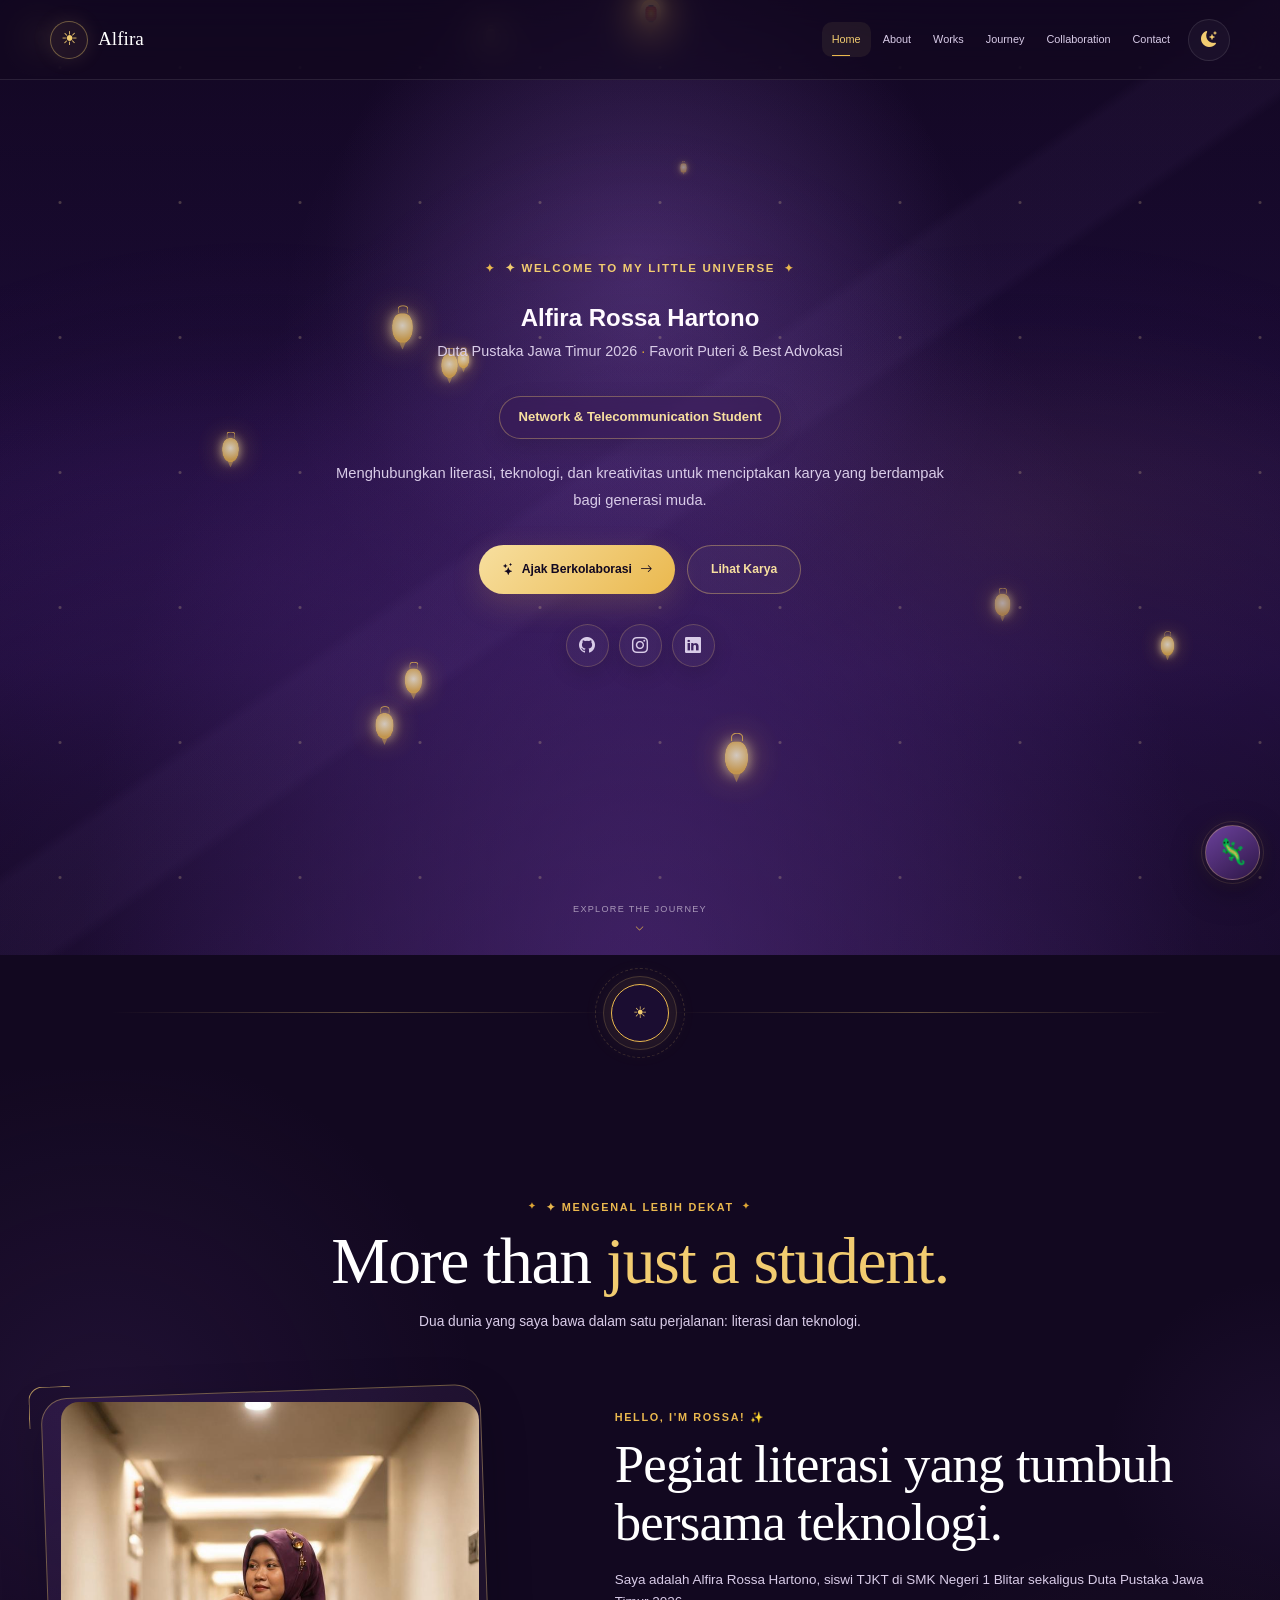
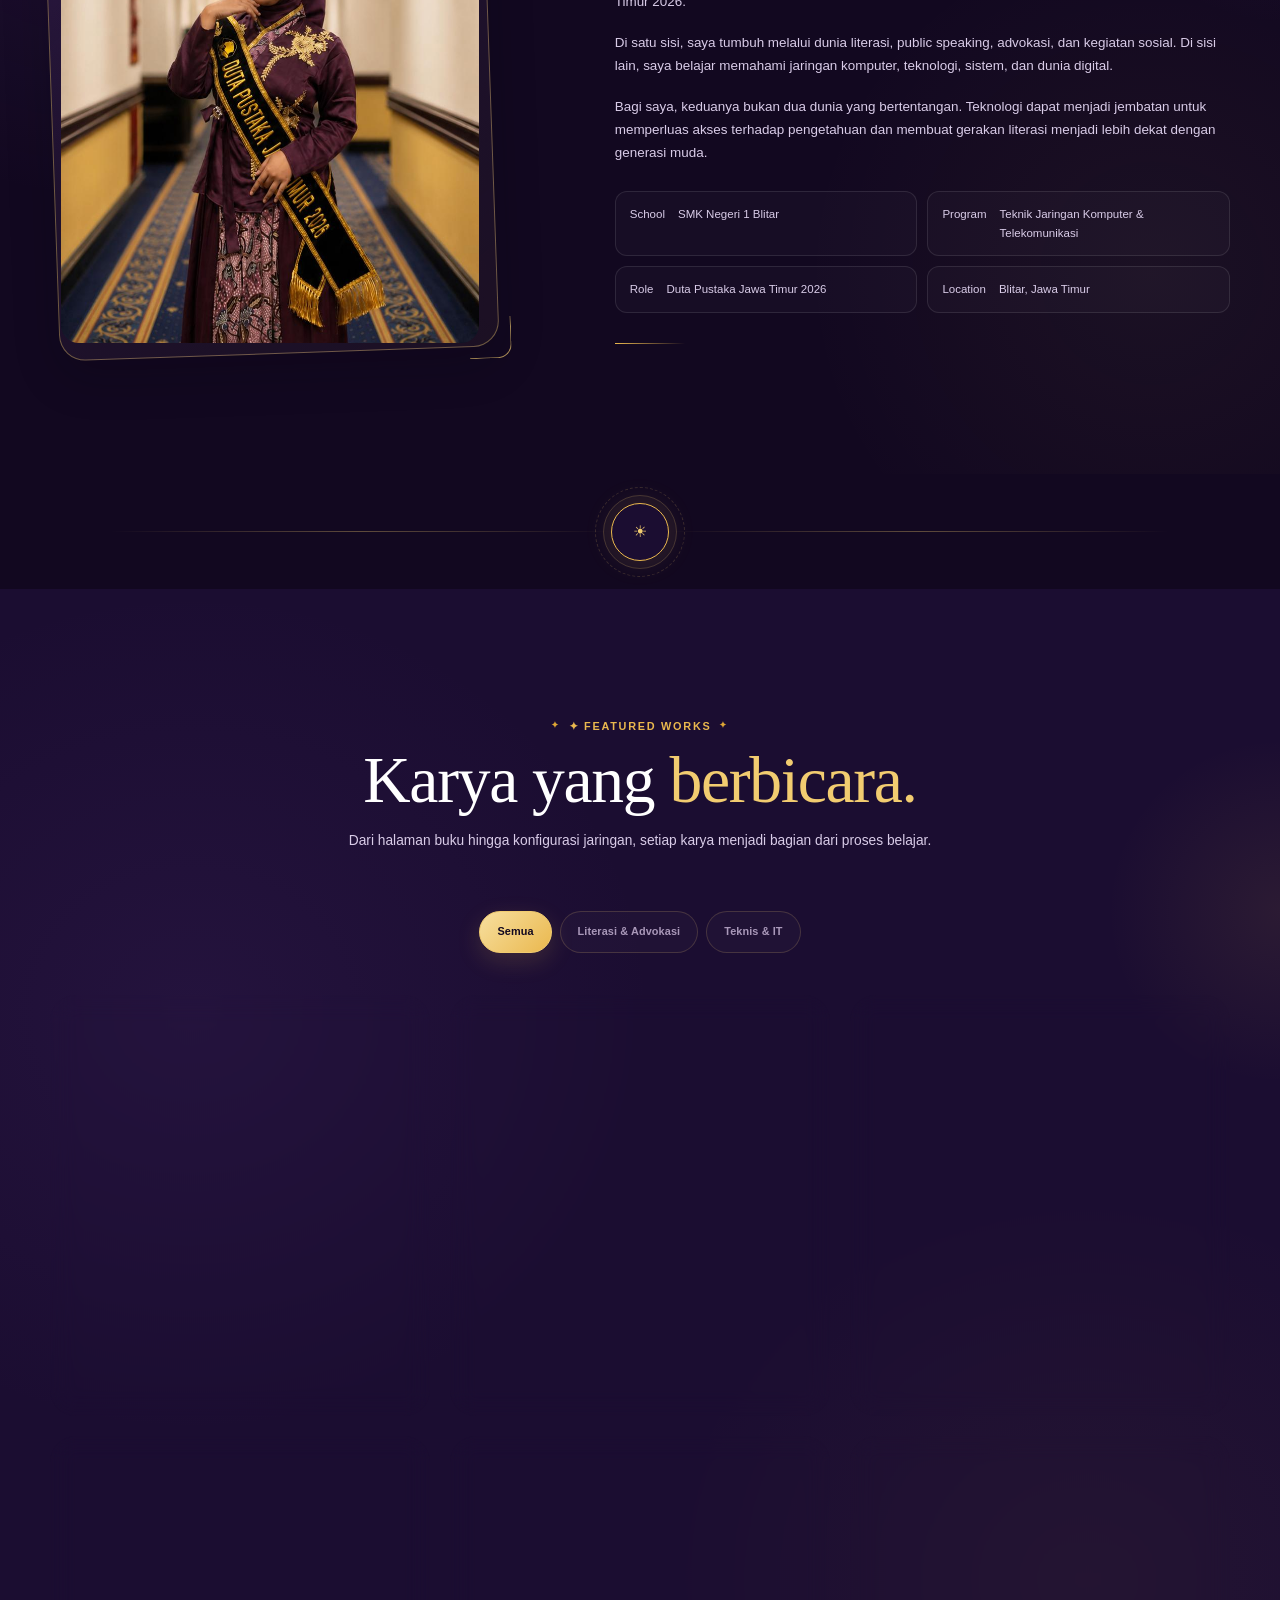
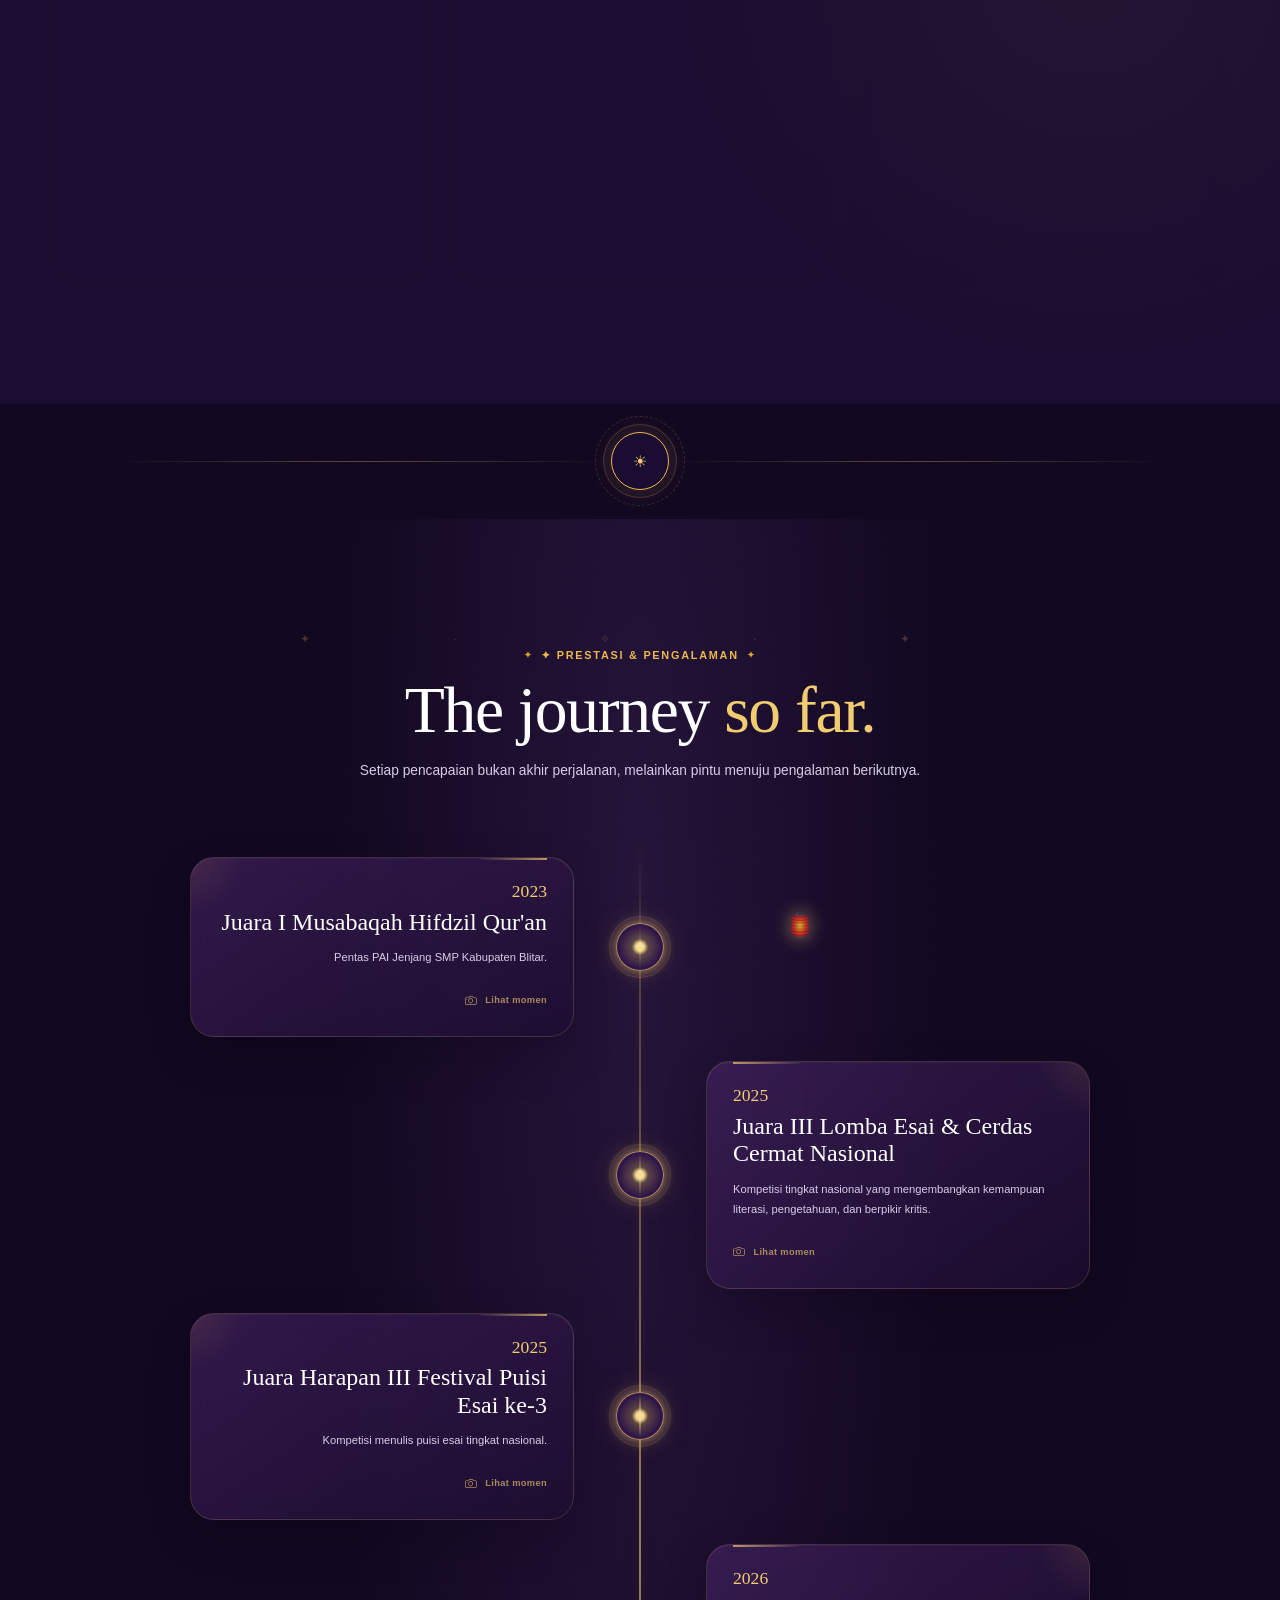
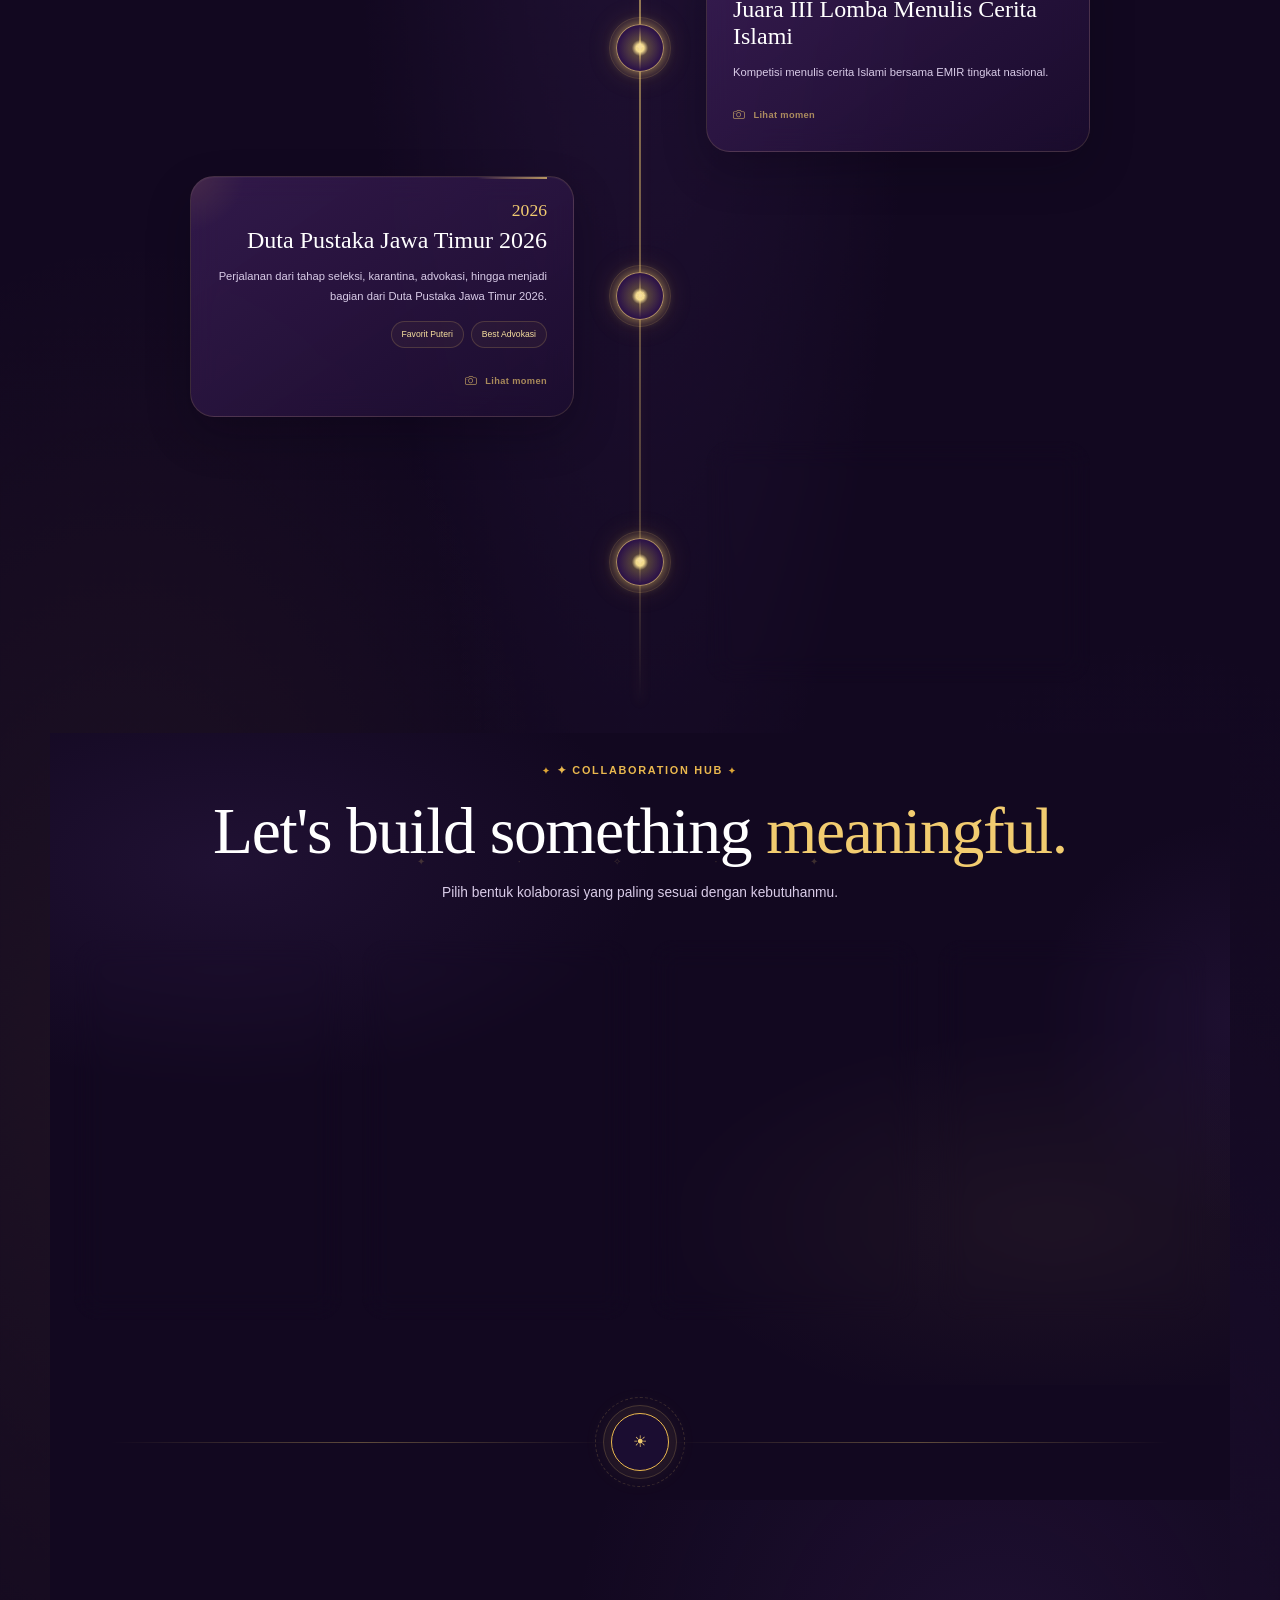
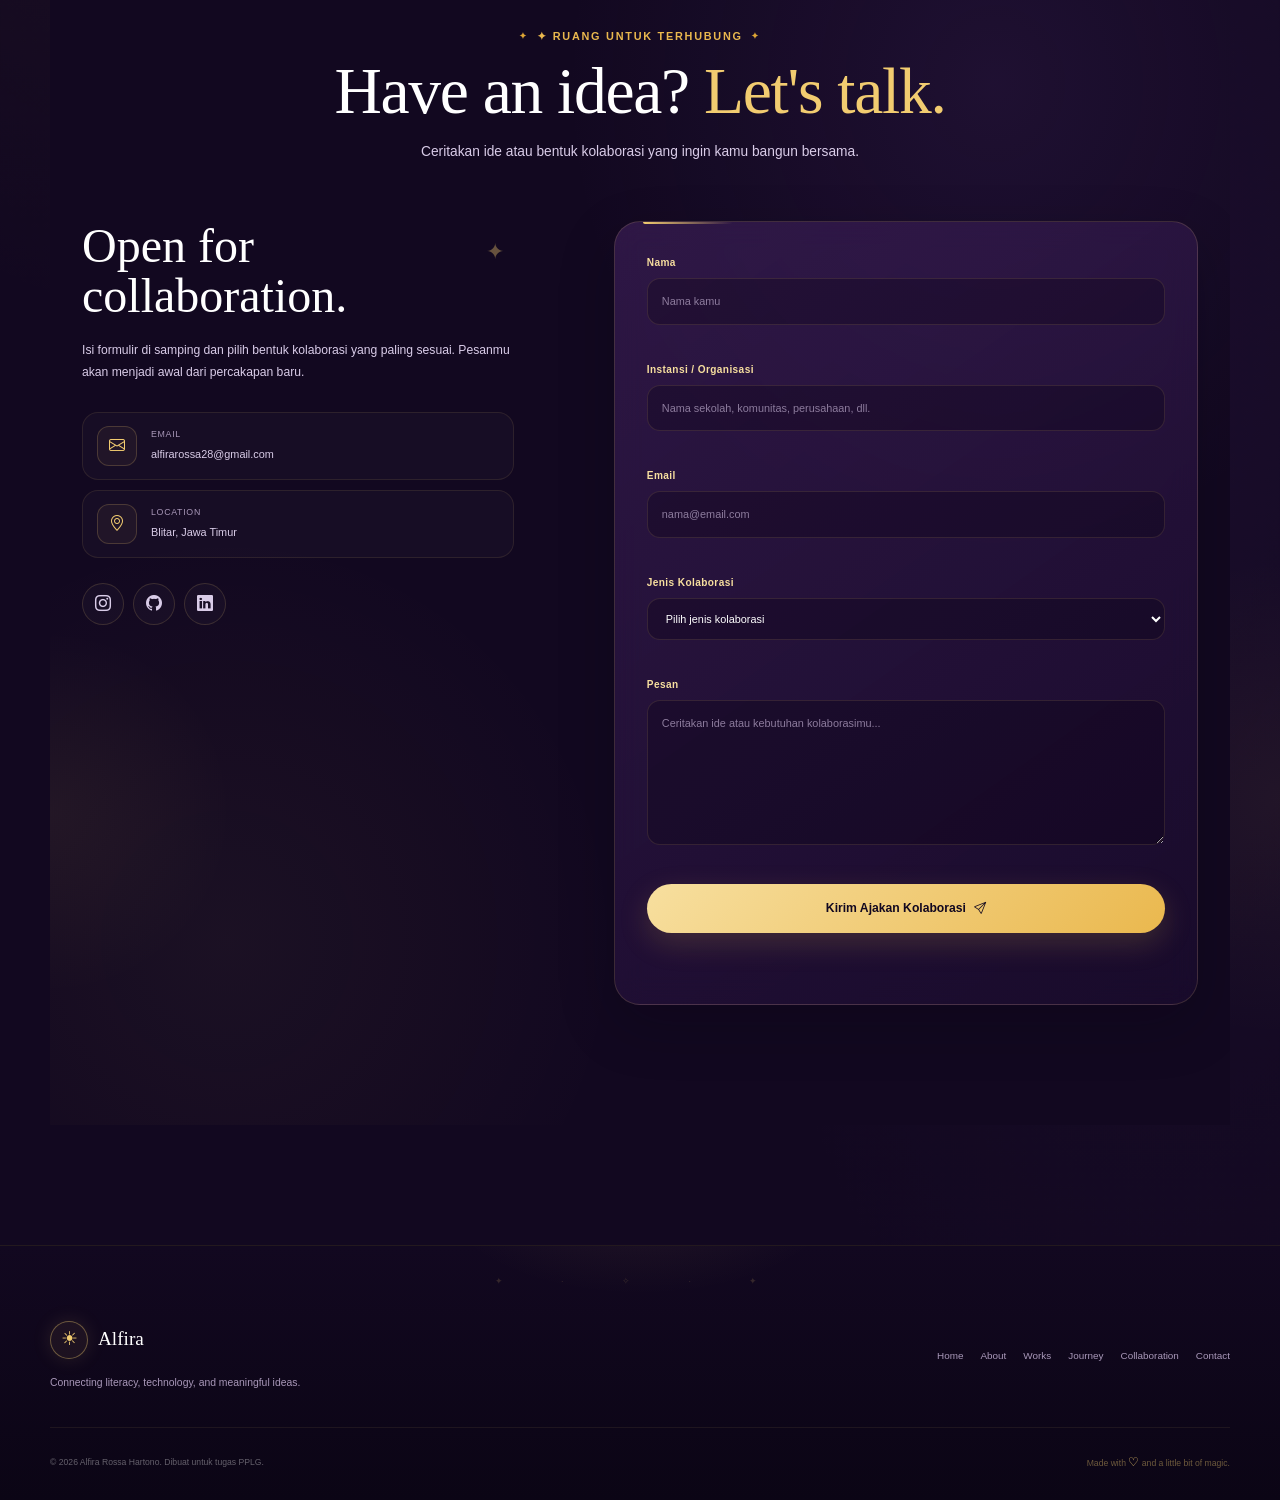
==== commit ed6ae106: "Update index.html" ====
--- a/index.html
+++ b/index.html
@@ -2119,6 +2119,8 @@
                     <form
                         id="contactForm"
                         class="contact-form"
+                        action="https://formspree.io/f/mwlvboop"
+                        method="POST"
                         novalidate
                     >
 
@@ -2477,4 +2479,4 @@
 
 <script
     src="assets/js/script.js"
-></script>+></script>
--- a/assets/css/style.css
+++ b/assets/css/style.css
@@ -0,0 +1,7539 @@
+/* =========================================================
+   ALFIRA ROSSA HARTONO
+   PERSONAL PORTFOLIO
+   Royal Purple × Warm Gold
+   STYLE.CSS — STAGE 1
+   ========================================================= */
+
+
+/* =========================================================
+   01. DESIGN TOKENS
+   ========================================================= */
+
+:root {
+    /* ---------- Royal Purple ---------- */
+    --purple-950: #120820;
+    --purple-900: #1b0d31;
+    --purple-850: #24113f;
+    --purple-800: #2e1650;
+    --purple-700: #41206d;
+    --purple-600: #5b318c;
+    --purple-500: #7447a8;
+    --purple-400: #946cc2;
+    --purple-300: #b99bd9;
+    --purple-200: #d8c5ea;
+    --purple-100: #eee5f7;
+
+    /* ---------- Warm Gold ---------- */
+    --gold-800: #8c5c0b;
+    --gold-700: #a96f12;
+    --gold-600: #c58a22;
+    --gold-500: #dda535;
+    --gold-400: #eab84e;
+    --gold-300: #f2cc70;
+    --gold-200: #f7df9f;
+    --gold-100: #fff3cf;
+
+    /* ---------- Neutral ---------- */
+    --white: #ffffff;
+    --cream: #fffaf0;
+    --cream-dark: #f5ead3;
+
+    /* ---------- Text ---------- */
+    --text-primary: #fffaff;
+    --text-secondary: #d9cce8;
+    --text-muted: #a998b9;
+    --text-dark: #251632;
+    --text-dark-muted: #675570;
+
+    /* ---------- Borders ---------- */
+    --border-dark: rgba(255, 255, 255, 0.10);
+    --border-dark-strong: rgba(255, 255, 255, 0.18);
+
+    --border-light: rgba(47, 25, 72, 0.12);
+    --border-gold: rgba(242, 204, 112, 0.38);
+
+    /* ---------- Backgrounds ---------- */
+    --bg-main: var(--purple-950);
+    --bg-section: var(--purple-900);
+    --bg-card: rgba(255, 255, 255, 0.035);
+
+    /* ---------- Shadows ---------- */
+    --shadow-sm:
+        0 8px 24px rgba(8, 3, 15, 0.16);
+
+    --shadow-md:
+        0 16px 45px rgba(8, 3, 15, 0.22);
+
+    --shadow-lg:
+        0 25px 80px rgba(8, 3, 15, 0.32);
+
+    --shadow-gold:
+        0 0 35px rgba(234, 184, 78, 0.22);
+
+    /* ---------- Radius ---------- */
+    --radius-xs: 8px;
+    --radius-sm: 12px;
+    --radius-md: 18px;
+    --radius-lg: 26px;
+    --radius-xl: 38px;
+    --radius-pill: 999px;
+
+    /* ---------- Layout ---------- */
+    --container-width: 1180px;
+    --header-height: 76px;
+
+    /* ---------- Typography ---------- */
+    --font-heading: "Almendra Display", Georgia, serif;
+    --font-body: "Poppins", Arial, sans-serif;
+
+    /* ---------- Motion ---------- */
+    --ease: cubic-bezier(0.22, 1, 0.36, 1);
+
+    --transition-fast:
+        180ms var(--ease);
+
+    --transition:
+        300ms var(--ease);
+
+    --transition-slow:
+        600ms var(--ease);
+}
+
+
+/* =========================================================
+   02. RESET
+   ========================================================= */
+
+*,
+*::before,
+*::after {
+    box-sizing: border-box;
+    margin: 0;
+    padding: 0;
+}
+
+html {
+    min-width: 320px;
+    scroll-behavior: smooth;
+    scroll-padding-top: var(--header-height);
+}
+
+body {
+    min-width: 320px;
+    min-height: 100vh;
+
+    overflow-x: hidden;
+
+    background: var(--bg-main);
+    color: var(--text-primary);
+
+    font-family: var(--font-body);
+    font-size: 16px;
+    line-height: 1.7;
+
+    -webkit-font-smoothing: antialiased;
+    text-rendering: optimizeLegibility;
+}
+
+body.no-scroll {
+    overflow: hidden;
+}
+
+img,
+picture,
+svg,
+canvas {
+    display: block;
+    max-width: 100%;
+}
+
+img {
+    height: auto;
+}
+
+button,
+input,
+select,
+textarea {
+    font: inherit;
+}
+
+button {
+    border: 0;
+}
+
+button,
+a {
+    -webkit-tap-highlight-color: transparent;
+}
+
+a {
+    color: inherit;
+    text-decoration: none;
+}
+
+ul,
+ol {
+    list-style: none;
+}
+
+::selection {
+    color: var(--purple-950);
+    background: var(--gold-300);
+}
+
+
+/* =========================================================
+   03. ACCESSIBILITY
+   ========================================================= */
+
+a:focus-visible,
+button:focus-visible,
+input:focus-visible,
+select:focus-visible,
+textarea:focus-visible {
+    outline: 2px solid var(--gold-300);
+    outline-offset: 4px;
+}
+
+button:disabled {
+    cursor: not-allowed;
+    opacity: 0.6;
+}
+
+
+/* =========================================================
+   04. GLOBAL CONTAINER
+   ========================================================= */
+
+.container {
+    width: min(
+        calc(100% - 32px),
+        var(--container-width)
+    );
+
+    margin-inline: auto;
+}
+
+
+/* =========================================================
+   05. PAGE LOADER
+   ========================================================= */
+
+.page-loader {
+    position: fixed;
+    inset: 0;
+
+    z-index: 9999;
+
+    display: grid;
+    place-items: center;
+
+    overflow: hidden;
+
+    background:
+        radial-gradient(
+            circle at 50% 45%,
+            rgba(116, 71, 168, 0.22),
+            transparent 30%
+        ),
+        radial-gradient(
+            circle at 50% 50%,
+            rgba(234, 184, 78, 0.06),
+            transparent 48%
+        ),
+        var(--purple-950);
+
+    opacity: 1;
+    visibility: visible;
+
+    transition:
+        opacity 700ms var(--ease),
+        visibility 700ms var(--ease);
+}
+
+.page-loader.loaded {
+    opacity: 0;
+    visibility: hidden;
+    pointer-events: none;
+}
+
+.loader-content {
+    position: relative;
+
+    display: flex;
+    flex-direction: column;
+    align-items: center;
+
+    gap: 24px;
+
+    text-align: center;
+}
+
+.loader-sun {
+    position: relative;
+
+    width: 64px;
+    height: 64px;
+
+    border: 1px solid var(--gold-300);
+    border-radius: 50%;
+
+    background:
+        radial-gradient(
+            circle,
+            rgba(242, 204, 112, 0.22),
+            rgba(242, 204, 112, 0.03) 62%,
+            transparent 63%
+        );
+
+    box-shadow:
+        0 0 20px rgba(242, 204, 112, 0.35),
+        0 0 55px rgba(242, 204, 112, 0.12);
+
+    animation:
+        loaderPulse 1.8s ease-in-out infinite;
+}
+
+.loader-sun::before,
+.loader-sun::after {
+    content: "";
+
+    position: absolute;
+
+    inset: -10px;
+
+    border: 1px solid rgba(242, 204, 112, 0.2);
+    border-radius: 50%;
+}
+
+.loader-sun::after {
+    inset: -19px;
+
+    border-style: dashed;
+
+    animation:
+        loaderRotate 8s linear infinite;
+}
+
+.loader-content p {
+    color: var(--gold-200);
+
+    font-family: var(--font-heading);
+    font-size: 1.05rem;
+    font-weight: 400;
+
+    letter-spacing: 0.02em;
+}
+
+/* =========================================================
+   LOADER SAFETY FIX
+   ========================================================= */
+
+.page-loader {
+    opacity: 1;
+    visibility: visible;
+    pointer-events: all;
+    transition:
+        opacity 0.55s ease,
+        visibility 0.55s ease;
+}
+
+.page-loader.loader-hidden {
+    opacity: 0;
+    visibility: hidden;
+    pointer-events: none;
+}
+
+/* =========================================================
+   06. SCROLL PROGRESS
+   ========================================================= */
+
+.scroll-progress {
+    position: fixed;
+
+    top: 0;
+    left: 0;
+
+    z-index: 9998;
+
+    width: 100%;
+    height: 4px;
+
+    pointer-events: none;
+}
+
+.scroll-hair {
+    width: 0;
+    height: 100%;
+
+    background:
+        linear-gradient(
+            90deg,
+            var(--gold-700),
+            var(--gold-300),
+            var(--gold-500)
+        );
+
+    box-shadow:
+        0 0 12px rgba(242, 204, 112, 0.75);
+
+    transition:
+        width 80ms linear;
+}
+
+
+/* =========================================================
+   07. SITE HEADER
+   ========================================================= */
+
+.site-header {
+    position: fixed;
+
+    top: 0;
+    left: 0;
+
+    z-index: 1000;
+
+    width: 100%;
+    height: var(--header-height);
+
+    border-bottom: 1px solid var(--border-dark);
+
+    background:
+        rgba(18, 8, 32, 0.68);
+
+    backdrop-filter: blur(18px);
+    -webkit-backdrop-filter: blur(18px);
+
+    transition:
+        background var(--transition),
+        box-shadow var(--transition),
+        border-color var(--transition);
+}
+
+.site-header.scrolled {
+    background:
+        rgba(18, 8, 32, 0.92);
+
+    border-color:
+        rgba(242, 204, 112, 0.10);
+
+    box-shadow:
+        var(--shadow-sm);
+}
+
+.navbar {
+    height: 100%;
+
+    display: flex;
+    align-items: center;
+    justify-content: space-between;
+
+    gap: 18px;
+}
+
+
+/* =========================================================
+   08. LOGO
+   ========================================================= */
+
+.logo {
+    display: inline-flex;
+    align-items: center;
+
+    gap: 10px;
+
+    color: var(--white);
+
+    font-family: var(--font-heading);
+    font-size: 1.2rem;
+    font-weight: 400;
+
+    white-space: nowrap;
+}
+
+.logo-mark {
+    position: relative;
+
+    display: grid;
+    place-items: center;
+
+    width: 38px;
+    height: 38px;
+
+    flex-shrink: 0;
+
+    border: 1px solid var(--border-gold);
+    border-radius: 50%;
+
+    color: var(--gold-300);
+
+    background:
+        rgba(242, 204, 112, 0.06);
+
+    box-shadow:
+        0 0 20px rgba(242, 204, 112, 0.12);
+
+    transition:
+        transform var(--transition),
+        box-shadow var(--transition);
+}
+
+.logo:hover .logo-mark {
+    transform: rotate(12deg);
+
+    box-shadow:
+        0 0 30px rgba(242, 204, 112, 0.28);
+}
+
+
+/* =========================================================
+   09. MOBILE NAV TOGGLE
+   ========================================================= */
+
+.nav-toggle {
+    display: grid;
+    place-items: center;
+
+    width: 44px;
+    height: 44px;
+
+    flex-shrink: 0;
+
+    border: 1px solid var(--border-dark);
+    border-radius: var(--radius-sm);
+
+    color: var(--gold-300);
+
+    background:
+        rgba(255, 255, 255, 0.04);
+
+    cursor: pointer;
+
+    transition:
+        color var(--transition-fast),
+        background var(--transition-fast),
+        border-color var(--transition-fast),
+        transform var(--transition-fast);
+}
+
+.nav-toggle:hover {
+    color: var(--purple-950);
+
+    background: var(--gold-300);
+
+    border-color: var(--gold-300);
+}
+
+.nav-toggle:active {
+    transform: scale(0.94);
+}
+
+
+/* =========================================================
+   10. NAVIGATION MENU
+   ========================================================= */
+
+.nav-menu {
+    position: absolute;
+
+    top: calc(100% + 10px);
+    right: 16px;
+    left: 16px;
+
+    display: flex;
+    flex-direction: column;
+
+    gap: 4px;
+
+    padding: 12px;
+
+    border: 1px solid var(--border-dark);
+    border-radius: var(--radius-md);
+
+    background:
+        rgba(27, 13, 49, 0.97);
+
+    box-shadow:
+        var(--shadow-lg);
+
+    backdrop-filter: blur(20px);
+    -webkit-backdrop-filter: blur(20px);
+
+    opacity: 0;
+    visibility: hidden;
+
+    transform:
+        translateY(-10px);
+
+    transition:
+        opacity var(--transition),
+        visibility var(--transition),
+        transform var(--transition);
+}
+
+.nav-menu.active {
+    opacity: 1;
+    visibility: visible;
+
+    transform:
+        translateY(0);
+}
+
+.nav-link {
+    position: relative;
+
+    display: flex;
+    align-items: center;
+
+    min-height: 42px;
+
+    padding: 9px 13px;
+
+    border-radius: 10px;
+
+    color: var(--text-secondary);
+
+    font-size: 0.76rem;
+    font-weight: 500;
+
+    transition:
+        color var(--transition-fast),
+        background var(--transition-fast);
+}
+
+.nav-link:hover,
+.nav-link.active {
+    color: var(--gold-300);
+
+    background:
+        rgba(242, 204, 112, 0.07);
+}
+
+.nav-link.active::after {
+    content: "";
+
+    position: absolute;
+
+    left: 13px;
+    bottom: 4px;
+
+    width: 18px;
+    height: 1px;
+
+    background: var(--gold-400);
+}
+
+
+/* =========================================================
+   11. THEME TOGGLE
+   ========================================================= */
+
+.theme-toggle {
+    display: grid;
+    place-items: center;
+
+    width: 42px;
+    height: 42px;
+
+    flex-shrink: 0;
+
+    border: 1px solid var(--border-dark);
+    border-radius: 50%;
+
+    color: var(--gold-300);
+
+    background:
+        rgba(255, 255, 255, 0.035);
+
+    cursor: pointer;
+
+    transition:
+        color var(--transition),
+        background var(--transition),
+        border-color var(--transition),
+        transform var(--transition);
+}
+
+.theme-toggle:hover {
+    color: var(--purple-950);
+
+    background: var(--gold-300);
+
+    border-color: var(--gold-300);
+
+    transform:
+        rotate(18deg);
+}
+
+
+/* =========================================================
+   12. HERO — BASE
+   ========================================================= */
+
+.hero {
+    position: relative;
+
+    min-height: 100svh;
+
+    display: flex;
+    align-items: center;
+
+    padding:
+        calc(var(--header-height) + 55px)
+        0
+        85px;
+
+    isolation: isolate;
+
+    overflow: hidden;
+
+    background:
+        radial-gradient(
+            circle at 75% 25%,
+            rgba(116, 71, 168, 0.22),
+            transparent 32%
+        ),
+        radial-gradient(
+            circle at 15% 75%,
+            rgba(242, 204, 112, 0.055),
+            transparent 28%
+        ),
+        var(--purple-950);
+}
+
+.hero::before {
+    content: "";
+
+    position: absolute;
+    inset: 0;
+
+    z-index: -10;
+
+    background:
+        linear-gradient(
+            180deg,
+            rgba(18, 8, 32, 0.05) 0%,
+            rgba(18, 8, 32, 0.18) 45%,
+            rgba(18, 8, 32, 0.85) 100%
+        );
+
+    pointer-events: none;
+}
+
+
+/* =========================================================
+   13. HERO BACKGROUND LAYERS
+   ========================================================= */
+
+.hero-background {
+    position: absolute;
+    inset: 0;
+
+    z-index: -9;
+
+    pointer-events: none;
+}
+
+.lantern-field,
+.hero-valley,
+.hero-mountains,
+.hero-fireflies {
+    position: absolute;
+    inset: 0;
+
+    pointer-events: none;
+}
+
+
+/* ---------- Valley ---------- */
+
+.hero-valley {
+    z-index: -7;
+
+    opacity: 0.9;
+
+    background:
+        radial-gradient(
+            ellipse at 50% 105%,
+            rgba(91, 49, 140, 0.62),
+            transparent 62%
+        ),
+        radial-gradient(
+            ellipse at 20% 110%,
+            rgba(65, 32, 109, 0.5),
+            transparent 55%
+        ),
+        radial-gradient(
+            ellipse at 80% 110%,
+            rgba(65, 32, 109, 0.5),
+            transparent 55%
+        );
+}
+
+
+/* ---------- Mountains ---------- */
+
+.hero-mountains {
+    z-index: -6;
+
+    opacity: 0.32;
+
+    background:
+        linear-gradient(
+            145deg,
+            transparent 44%,
+            rgba(148, 108, 194, 0.16) 44.5%,
+            rgba(148, 108, 194, 0.16) 48%,
+            transparent 48.5%
+        );
+
+    transform:
+        scale(1.5)
+        translateY(8%);
+}
+
+
+/* ---------- Fireflies ---------- */
+
+.hero-fireflies {
+    z-index: -4;
+
+    opacity: 0.55;
+
+    background-image:
+        radial-gradient(
+            circle,
+            rgba(247, 223, 159, 0.9) 1px,
+            transparent 2px
+        );
+
+    background-size:
+        90px 110px;
+
+    animation:
+        fireflyDrift 16s ease-in-out infinite;
+}
+
+
+/* =========================================================
+   14. FLOATING LANTERNS
+   ========================================================= */
+
+.floating-lantern {
+    position: absolute;
+
+    width: 21px;
+    height: 30px;
+
+    border-radius:
+        42%
+        42%
+        48%
+        48%;
+
+    background:
+        linear-gradient(
+            180deg,
+            var(--gold-100),
+            var(--gold-400)
+        );
+
+    box-shadow:
+        0 0 12px rgba(247, 223, 159, 0.9),
+        0 0 30px rgba(234, 184, 78, 0.42);
+
+    opacity: 0.78;
+
+    animation:
+        lanternFloat 7s ease-in-out infinite;
+}
+
+.floating-lantern::before {
+    content: "";
+
+    position: absolute;
+
+    top: -8px;
+    left: 50%;
+
+    width: 11px;
+    height: 8px;
+
+    border:
+        1px solid var(--gold-400);
+
+    border-bottom: 0;
+
+    border-radius:
+        50%
+        50%
+        0
+        0;
+
+    transform:
+        translateX(-50%);
+}
+
+.floating-lantern::after {
+    content: "";
+
+    position: absolute;
+
+    left: 50%;
+    bottom: -7px;
+
+    width: 7px;
+    height: 8px;
+
+    background:
+        rgba(234, 184, 78, 0.55);
+
+    clip-path:
+        polygon(
+            50% 100%,
+            0 0,
+            100% 0
+        );
+
+    transform:
+        translateX(-50%);
+}
+
+.floating-lantern:nth-child(1) {
+    top: 20%;
+    left: 8%;
+}
+
+.floating-lantern:nth-child(2) {
+    top: 31%;
+    right: 10%;
+
+    opacity: 0.62;
+
+    transform:
+        scale(0.8);
+
+    animation-delay:
+        -2.2s;
+}
+
+.floating-lantern:nth-child(3) {
+    bottom: 24%;
+    left: 19%;
+
+    opacity: 0.5;
+
+    transform:
+        scale(0.62);
+
+    animation-delay:
+        -4.4s;
+}
+
+
+/* =========================================================
+   15. HERO CONTENT
+   ========================================================= */
+
+.hero .container {
+    position: relative;
+    z-index: 2;
+}
+
+.hero-content {
+    display: grid;
+
+    gap: 55px;
+
+    align-items: center;
+}
+
+.hero-text {
+    max-width: 680px;
+}
+
+
+/* ---------- Greeting ---------- */
+
+.hero-greeting {
+    display: inline-flex;
+    align-items: center;
+
+    gap: 8px;
+
+    margin-bottom: 15px;
+
+    color: var(--gold-300);
+
+    font-size: 0.7rem;
+    font-weight: 600;
+
+    letter-spacing: 0.13em;
+    text-transform: uppercase;
+}
+
+.hero-greeting::before {
+    content: "✦";
+
+    color: var(--gold-400);
+
+    font-size: 0.8rem;
+}
+
+
+/* ---------- Role ---------- */
+
+.hero-title-role {
+    margin-bottom: 8px;
+
+    color: var(--text-secondary);
+
+    font-size: 0.82rem;
+    font-weight: 500;
+}
+
+
+/* ---------- Main title ---------- */
+
+.hero-title {
+    color: var(--white);
+
+    font-family: var(--font-heading);
+
+    font-size:
+        clamp(
+            3.25rem,
+            13vw,
+            6.8rem
+        );
+
+    font-weight: 400;
+
+    line-height: 0.9;
+
+    letter-spacing: -0.035em;
+}
+
+.hero-title span {
+    display: block;
+
+    color: var(--gold-300);
+
+    text-shadow:
+        0 0 30px rgba(242, 204, 112, 0.13);
+}
+
+
+/* ---------- Profession ---------- */
+
+.hero-profession {
+    display: flex;
+    flex-wrap: wrap;
+    align-items: center;
+
+    gap: 8px;
+
+    margin-top: 21px;
+
+    color: var(--gold-200);
+
+    font-size: 0.82rem;
+    font-weight: 600;
+}
+
+.role-divider {
+    color: var(--gold-500);
+}
+
+
+/* ---------- Description ---------- */
+
+.hero-description {
+    max-width: 620px;
+
+    margin-top: 17px;
+
+    color: var(--text-secondary);
+
+    font-size: 0.86rem;
+}
+
+
+/* =========================================================
+   16. HERO BUTTONS
+   ========================================================= */
+
+.hero-actions {
+    display: flex;
+    flex-wrap: wrap;
+
+    gap: 10px;
+
+    margin-top: 27px;
+}
+
+.btn {
+    display: inline-flex;
+    align-items: center;
+    justify-content: center;
+
+    gap: 8px;
+
+    min-height: 47px;
+
+    padding:
+        11px
+        19px;
+
+    border-radius:
+        var(--radius-pill);
+
+    font-size: 0.76rem;
+    font-weight: 600;
+
+    transition:
+        color var(--transition),
+        background var(--transition),
+        border-color var(--transition),
+        box-shadow var(--transition),
+        transform var(--transition);
+}
+
+.btn:active {
+    transform:
+        scale(0.97);
+}
+
+.btn-primary {
+    color: var(--purple-950);
+
+    background:
+        linear-gradient(
+            135deg,
+            var(--gold-200),
+            var(--gold-400)
+        );
+
+    box-shadow:
+        0 10px 30px rgba(234, 184, 78, 0.18);
+}
+
+.btn-primary:hover {
+    box-shadow:
+        0 15px 42px rgba(234, 184, 78, 0.30);
+
+    transform:
+        translateY(-3px);
+}
+
+.btn-secondary {
+    color: var(--gold-200);
+
+    border:
+        1px solid var(--border-gold);
+
+    background:
+        rgba(255, 255, 255, 0.035);
+}
+
+.btn-secondary:hover {
+    color: var(--purple-950);
+
+    border-color:
+        var(--gold-300);
+
+    background:
+        var(--gold-300);
+
+    transform:
+        translateY(-3px);
+}
+
+
+/* =========================================================
+   17. HERO SOCIALS
+   ========================================================= */
+
+.hero-socials {
+    display: flex;
+
+    gap: 8px;
+
+    margin-top: 24px;
+}
+
+.hero-socials a {
+    display: grid;
+    place-items: center;
+
+    width: 40px;
+    height: 40px;
+
+    border:
+        1px solid var(--border-dark);
+
+    border-radius: 50%;
+
+    color: var(--text-secondary);
+
+    background:
+        rgba(255, 255, 255, 0.035);
+
+    transition:
+        color var(--transition),
+        background var(--transition),
+        border-color var(--transition),
+        transform var(--transition);
+}
+
+.hero-socials a:hover {
+    color: var(--purple-950);
+
+    border-color:
+        var(--gold-300);
+
+    background:
+        var(--gold-300);
+
+    transform:
+        translateY(-3px);
+}
+
+
+/* =========================================================
+   18. HERO VISUAL
+   ========================================================= */
+
+.hero-visual {
+    position: relative;
+
+    display: flex;
+    justify-content: center;
+}
+
+.hero-frame {
+    position: relative;
+
+    width: min(100%, 390px);
+
+    padding: 12px;
+
+    border:
+        1px solid var(--border-gold);
+
+    border-radius:
+        45%
+        45%
+        34%
+        34%;
+
+    background:
+        linear-gradient(
+            145deg,
+            rgba(116, 71, 168, 0.20),
+            rgba(242, 204, 112, 0.045)
+        );
+
+    box-shadow:
+        0 30px 80px rgba(0, 0, 0, 0.28),
+        0 0 45px rgba(116, 71, 168, 0.13);
+}
+
+.hero-image-wrapper {
+    position: relative;
+
+    overflow: hidden;
+
+    border-radius:
+        42%
+        42%
+        31%
+        31%;
+
+    background:
+        var(--purple-800);
+}
+
+.hero-image {
+    width: 100%;
+
+    aspect-ratio: 4 / 5;
+
+    object-fit: cover;
+}
+
+
+/* =========================================================
+   19. HERO SUN
+   ========================================================= */
+
+.hero-sun {
+    position: absolute;
+
+    top: -25px;
+    left: -25px;
+
+    width: 92px;
+    height: 92px;
+
+    border:
+        1px solid rgba(242, 204, 112, 0.35);
+
+    border-radius: 50%;
+
+    background:
+        radial-gradient(
+            circle,
+            rgba(247, 223, 159, 0.25),
+            rgba(234, 184, 78, 0.035) 64%,
+            transparent 65%
+        );
+
+    box-shadow:
+        0 0 45px rgba(234, 184, 78, 0.20);
+
+    animation:
+        sunPulse 4s ease-in-out infinite;
+}
+
+
+/* =========================================================
+   20. HERO BADGE
+   ========================================================= */
+
+.hero-badge {
+    position: absolute;
+
+    right: -8px;
+    bottom: 20px;
+
+    display: inline-flex;
+    align-items: center;
+
+    padding:
+        9px
+        14px;
+
+    border:
+        1px solid rgba(242, 204, 112, 0.48);
+
+    border-radius:
+        var(--radius-pill);
+
+    color: var(--purple-950);
+
+    background:
+        var(--gold-300);
+
+    box-shadow:
+        var(--shadow-md);
+
+    font-size: 0.64rem;
+    font-weight: 800;
+
+    letter-spacing: 0.08em;
+    text-transform: uppercase;
+}
+
+
+/* =========================================================
+   21. HERO STATS
+   ========================================================= */
+
+.hero-stats {
+    display: grid;
+
+    grid-template-columns:
+        repeat(3, 1fr);
+
+    gap: 7px;
+
+    width: min(100%, 390px);
+
+    margin-top: 15px;
+}
+
+.stat-item {
+    padding:
+        12px
+        7px;
+
+    text-align: center;
+
+    border:
+        1px solid var(--border-dark);
+
+    border-radius:
+        var(--radius-sm);
+
+    background:
+        rgba(255, 255, 255, 0.035);
+
+    transition:
+        border-color var(--transition),
+        background var(--transition),
+        transform var(--transition);
+}
+
+.stat-item:hover {
+    border-color:
+        var(--border-gold);
+
+    background:
+        rgba(242, 204, 112, 0.045);
+
+    transform:
+        translateY(-3px);
+}
+
+.stat-item strong {
+    display: block;
+
+    color: var(--gold-300);
+
+    font-family: var(--font-heading);
+
+    font-size: 1.3rem;
+    font-weight: 400;
+
+    line-height: 1.1;
+}
+
+.stat-item span {
+    display: block;
+
+    margin-top: 4px;
+
+    color: var(--text-secondary);
+
+    font-size: 0.58rem;
+}
+
+
+/* =========================================================
+   22. SCROLL INDICATOR
+   ========================================================= */
+
+.scroll-indicator {
+    position: absolute;
+
+    left: 50%;
+    bottom: 25px;
+
+    display: flex;
+    flex-direction: column;
+    align-items: center;
+
+    gap: 4px;
+
+    color: var(--text-muted);
+
+    font-size: 0.57rem;
+    font-weight: 500;
+
+    letter-spacing: 0.14em;
+    text-transform: uppercase;
+
+    transform:
+        translateX(-50%);
+}
+
+.scroll-indicator i {
+    color: var(--gold-400);
+
+    animation:
+        scrollBounce 1.8s ease-in-out infinite;
+}
+
+
+/* =========================================================
+   23. BASIC ANIMATIONS
+   ========================================================= */
+
+@keyframes loaderPulse {
+    0%,
+    100% {
+        opacity: 0.65;
+
+        transform:
+            scale(0.92);
+    }
+
+    50% {
+        opacity: 1;
+
+        transform:
+            scale(1.06);
+    }
+}
+
+@keyframes loaderRotate {
+    from {
+        transform:
+            rotate(0deg);
+    }
+
+    to {
+        transform:
+            rotate(360deg);
+    }
+}
+
+@keyframes lanternFloat {
+    0%,
+    100% {
+        transform:
+            translate3d(0, 0, 0)
+            rotate(-2deg);
+    }
+
+    50% {
+        transform:
+            translate3d(14px, -28px, 0)
+            rotate(3deg);
+    }
+}
+
+@keyframes fireflyDrift {
+    0%,
+    100% {
+        transform:
+            translate3d(0, 0, 0);
+    }
+
+    50% {
+        transform:
+            translate3d(-15px, -18px, 0);
+    }
+}
+
+@keyframes sunPulse {
+    0%,
+    100% {
+        opacity: 0.65;
+
+        transform:
+            scale(0.95);
+    }
+
+    50% {
+        opacity: 1;
+
+        transform:
+            scale(1.05);
+    }
+}
+
+@keyframes scrollBounce {
+    0%,
+    100% {
+        transform:
+            translateY(0);
+    }
+
+    50% {
+        transform:
+            translateY(7px);
+    }
+}
+
+
+/* =========================================================
+   24. TABLET
+   ========================================================= */
+
+@media (min-width: 600px) {
+
+    .container {
+        width:
+            min(
+                calc(100% - 48px),
+                var(--container-width)
+            );
+    }
+
+    .hero {
+        padding-bottom: 105px;
+    }
+
+    .hero-title {
+        font-size:
+            clamp(
+                4rem,
+                9vw,
+                6rem
+            );
+    }
+
+    .hero-frame {
+        width:
+            min(
+                100%,
+                410px
+            );
+    }
+}
+
+
+/* =========================================================
+   25. DESKTOP NAVIGATION
+   ========================================================= */
+
+@media (min-width: 900px) {
+
+    :root {
+        --header-height: 80px;
+    }
+
+    .container {
+        width:
+            min(
+                calc(100% - 64px),
+                var(--container-width)
+            );
+    }
+
+    .nav-toggle {
+        display: none;
+    }
+
+    .nav-menu {
+        position: static;
+
+        display: flex;
+        flex-direction: row;
+        align-items: center;
+
+        gap: 2px;
+
+        padding: 0;
+
+        border: 0;
+
+        border-radius: 0;
+
+        background: transparent;
+
+        box-shadow: none;
+
+        backdrop-filter: none;
+        -webkit-backdrop-filter: none;
+
+        opacity: 1;
+        visibility: visible;
+
+        transform: none;
+    }
+
+    .nav-link {
+        min-height: auto;
+
+        padding:
+            8px
+            10px;
+
+        font-size: 0.68rem;
+    }
+
+    .nav-link.active::after {
+        left: 10px;
+        bottom: 1px;
+    }
+
+    .theme-toggle {
+        margin-left: 6px;
+    }
+
+    .hero {
+        padding-top:
+            calc(
+                var(--header-height) + 70px
+            );
+    }
+
+    .hero-content {
+        grid-template-columns:
+            minmax(0, 1.08fr)
+            minmax(330px, 0.92fr);
+
+        gap: 75px;
+    }
+
+    .hero-title {
+        font-size:
+            clamp(
+                4.5rem,
+                7vw,
+                6.8rem
+            );
+    }
+
+    .hero-frame {
+        width:
+            min(
+                100%,
+                430px
+            );
+    }
+}
+
+
+/* =========================================================
+   26. LARGE DESKTOP
+   ========================================================= */
+
+@media (min-width: 1100px) {
+
+    .hero-content {
+        gap: 100px;
+    }
+
+    .hero-description {
+        font-size: 0.92rem;
+    }
+
+    .hero-frame {
+        width: 440px;
+    }
+}
+
+
+/* =========================================================
+   27. REDUCED MOTION
+   ========================================================= */
+
+@media (prefers-reduced-motion: reduce) {
+
+    html {
+        scroll-behavior: auto;
+    }
+
+    *,
+    *::before,
+    *::after {
+        animation-duration: 0.01ms !important;
+        animation-iteration-count: 1 !important;
+        transition-duration: 0.01ms !important;
+    }
+}
+
+
+/* =========================================================
+   END — STAGE 1
+   ========================================================= */
+
+/* =========================================================
+   ALFIRA ROSSA HARTONO
+   PERSONAL PORTFOLIO
+   STYLE.CSS — STAGE 2
+   Sections + About + Corona Sun Divider
+   ========================================================= */
+
+
+/* =========================================================
+   28. GLOBAL SECTION SYSTEM
+   ========================================================= */
+
+.section {
+    position: relative;
+
+    padding:
+        90px
+        0;
+
+    overflow: hidden;
+}
+
+.section > .container {
+    position: relative;
+    z-index: 2;
+}
+
+
+/* =========================================================
+   29. SECTION HEADING
+   ========================================================= */
+
+.section-heading {
+    max-width: 720px;
+
+    margin:
+        0
+        auto
+        48px;
+
+    text-align: center;
+}
+
+.section-eyebrow {
+    display: inline-flex;
+    align-items: center;
+
+    gap: 8px;
+
+    margin-bottom: 12px;
+
+    color: var(--gold-400);
+
+    font-size: 0.68rem;
+    font-weight: 700;
+
+    letter-spacing: 0.16em;
+    text-transform: uppercase;
+}
+
+.section-eyebrow::before,
+.section-eyebrow::after {
+    content: "✦";
+
+    color: var(--gold-500);
+
+    font-size: 0.58rem;
+}
+
+.section-heading h2 {
+    color: var(--white);
+
+    font-family: var(--font-heading);
+
+    font-size:
+        clamp(
+            2.35rem,
+            8vw,
+            4.1rem
+        );
+
+    font-weight: 400;
+
+    line-height: 1.02;
+
+    letter-spacing: -0.02em;
+}
+
+.section-heading h2 span {
+    color: var(--gold-300);
+}
+
+.section-heading p {
+    max-width: 620px;
+
+    margin:
+        15px
+        auto
+        0;
+
+    color: var(--text-secondary);
+
+    font-size: 0.82rem;
+}
+
+
+/* =========================================================
+   30. CORONA SUN DIVIDER
+   ========================================================= */
+
+.sun-divider {
+    position: relative;
+
+    display: flex;
+    align-items: center;
+    justify-content: center;
+
+    min-height: 105px;
+
+    overflow: hidden;
+
+    background:
+        var(--bg-main);
+}
+
+.divider-line {
+    width:
+        min(
+            100%,
+            500px
+        );
+
+    height: 1px;
+
+    background:
+        linear-gradient(
+            90deg,
+            transparent,
+            rgba(242, 204, 112, 0.34),
+            transparent
+        );
+}
+
+
+/* =========================================================
+   31. CORONA SUN
+   ========================================================= */
+
+.corona-sun {
+    position: relative;
+
+    display: grid;
+    place-items: center;
+
+    width: 58px;
+    height: 58px;
+
+    flex-shrink: 0;
+
+    border:
+        1px solid
+        var(--gold-400);
+
+    border-radius: 50%;
+
+    color: var(--gold-300);
+
+    background:
+        var(--purple-900);
+
+    box-shadow:
+        0 0 0 8px
+        rgba(242, 204, 112, 0.035),
+
+        0 0 30px
+        rgba(242, 204, 112, 0.12);
+
+    transition:
+        transform 800ms var(--ease),
+        box-shadow 800ms var(--ease),
+        background 500ms ease;
+}
+
+.corona-sun::before,
+.corona-sun::after {
+    content: "";
+
+    position: absolute;
+
+    border-radius: 50%;
+
+    pointer-events: none;
+}
+
+.corona-sun::before {
+    inset: -9px;
+
+    border:
+        1px solid
+        rgba(242, 204, 112, 0.19);
+}
+
+.corona-sun::after {
+    inset: -17px;
+
+    border:
+        1px dashed
+        rgba(242, 204, 112, 0.17);
+}
+
+
+/* ---------- Intersection Observer State ---------- */
+
+.corona-sun.sun-active {
+    transform:
+        rotate(180deg)
+        scale(1.13);
+
+    box-shadow:
+        0 0 0 10px
+        rgba(242, 204, 112, 0.055),
+
+        0 0 65px
+        rgba(242, 204, 112, 0.42);
+}
+
+.corona-sun.sun-active::after {
+    animation:
+        coronaRotate 8s linear infinite;
+}
+
+
+/* =========================================================
+   32. ABOUT SECTION
+   ========================================================= */
+
+.about {
+    position: relative;
+
+    background:
+        radial-gradient(
+            circle at 8% 35%,
+            rgba(116, 71, 168, 0.14),
+            transparent 28%
+        ),
+
+        radial-gradient(
+            circle at 90% 80%,
+            rgba(242, 204, 112, 0.045),
+            transparent 25%
+        ),
+
+        var(--bg-main);
+}
+
+
+/* Decorative glow */
+
+.about::before {
+    content: "";
+
+    position: absolute;
+
+    top: 20%;
+    right: -180px;
+
+    width: 360px;
+    height: 360px;
+
+    border-radius: 50%;
+
+    background:
+        radial-gradient(
+            circle,
+            rgba(116, 71, 168, 0.10),
+            transparent 68%
+        );
+
+    pointer-events: none;
+}
+
+
+/* =========================================================
+   33. ABOUT GRID
+   ========================================================= */
+
+.about-grid {
+    display: grid;
+
+    gap: 45px;
+
+    align-items: center;
+}
+
+
+/* =========================================================
+   34. ABOUT VISUAL
+   ========================================================= */
+
+.about-visual {
+    display: flex;
+
+    justify-content: center;
+}
+
+.about-image-frame {
+    position: relative;
+
+    width:
+        min(
+            100%,
+            420px
+        );
+
+    padding: 10px;
+
+    border:
+        1px solid
+        var(--border-gold);
+
+    border-radius:
+        var(--radius-lg);
+
+    background:
+        linear-gradient(
+            145deg,
+            rgba(116, 71, 168, 0.16),
+            rgba(242, 204, 112, 0.045)
+        );
+
+    box-shadow:
+        var(--shadow-md);
+
+    transform:
+        rotate(-2deg);
+
+    transition:
+        transform 500ms var(--ease),
+        box-shadow 500ms var(--ease);
+}
+
+.about-image-frame:hover {
+    transform:
+        rotate(0deg)
+        translateY(-5px);
+
+    box-shadow:
+        var(--shadow-lg);
+}
+
+.about-image-frame::before {
+    content: "";
+
+    position: absolute;
+
+    top: -13px;
+    left: -13px;
+
+    width: 42px;
+    height: 42px;
+
+    border-top:
+        1px solid
+        var(--gold-300);
+
+    border-left:
+        1px solid
+        var(--gold-300);
+
+    border-radius:
+        14px
+        0
+        0
+        0;
+
+    opacity: 0.65;
+}
+
+.about-image-frame::after {
+    content: "";
+
+    position: absolute;
+
+    right: -13px;
+    bottom: -13px;
+
+    width: 42px;
+    height: 42px;
+
+    border-right:
+        1px solid
+        var(--gold-300);
+
+    border-bottom:
+        1px solid
+        var(--gold-300);
+
+    border-radius:
+        0
+        0
+        14px
+        0;
+
+    opacity: 0.65;
+}
+
+.about-image-frame img {
+    width: 100%;
+
+    border-radius:
+        calc(
+            var(--radius-lg) - 8px
+        );
+
+    transform:
+        rotate(2deg);
+
+    transition:
+        transform 500ms var(--ease);
+}
+
+.about-image-frame:hover img {
+    transform:
+        rotate(0deg)
+        scale(1.01);
+}
+
+
+/* =========================================================
+   35. ABOUT CONTENT
+   ========================================================= */
+
+.about-content {
+    max-width: 650px;
+}
+
+.about-label {
+    display: inline-block;
+
+    margin-bottom: 10px;
+
+    color: var(--gold-400);
+
+    font-size: 0.68rem;
+    font-weight: 700;
+
+    letter-spacing: 0.15em;
+    text-transform: uppercase;
+}
+
+.about-content h3 {
+    color: var(--white);
+
+    font-family: var(--font-heading);
+
+    font-size:
+        clamp(
+            2.1rem,
+            7vw,
+            3.3rem
+        );
+
+    font-weight: 400;
+
+    line-height: 1.08;
+
+    letter-spacing: -0.015em;
+}
+
+.about-content h3 span {
+    color: var(--gold-300);
+}
+
+.about-content > p {
+    margin-top: 18px;
+
+    color: var(--text-secondary);
+
+    font-size: 0.84rem;
+}
+
+
+/* =========================================================
+   36. ABOUT INFO LIST
+   ========================================================= */
+
+.about-info {
+    display: grid;
+
+    gap: 10px;
+
+    margin-top: 27px;
+}
+
+.info-item {
+    display: flex;
+    align-items: flex-start;
+
+    gap: 13px;
+
+    padding:
+        13px
+        14px;
+
+    border:
+        1px solid
+        var(--border-dark);
+
+    border-radius:
+        var(--radius-sm);
+
+    background:
+        rgba(255, 255, 255, 0.025);
+
+    transition:
+        border-color var(--transition),
+        background var(--transition),
+        transform var(--transition);
+}
+
+.info-item:hover {
+    border-color:
+        var(--border-gold);
+
+    background:
+        rgba(242, 204, 112, 0.035);
+
+    transform:
+        translateX(4px);
+}
+
+.info-item i {
+    flex-shrink: 0;
+
+    margin-top: 3px;
+
+    color: var(--gold-400);
+
+    font-size: 0.95rem;
+}
+
+.info-item span {
+    color: var(--text-secondary);
+
+    font-size: 0.72rem;
+
+    line-height: 1.6;
+}
+
+
+/* =========================================================
+   37. ABOUT DECORATIVE GOLD LINE
+   ========================================================= */
+
+.about-content::after {
+    content: "";
+
+    display: block;
+
+    width: 70px;
+    height: 1px;
+
+    margin-top: 30px;
+
+    background:
+        linear-gradient(
+            90deg,
+            var(--gold-400),
+            transparent
+        );
+}
+
+
+/* =========================================================
+   38. TABLET
+   ========================================================= */
+
+@media (min-width: 600px) {
+
+    .section {
+        padding:
+            105px
+            0;
+    }
+
+    .section-heading {
+        margin-bottom: 58px;
+    }
+
+    .section-heading p {
+        font-size: 0.86rem;
+    }
+
+    .sun-divider {
+        min-height: 115px;
+    }
+
+    .about-info {
+        grid-template-columns:
+            repeat(2, 1fr);
+    }
+}
+
+
+/* =========================================================
+   39. DESKTOP
+   ========================================================= */
+
+@media (min-width: 900px) {
+
+    .section {
+        padding:
+            120px
+            0;
+    }
+
+    .about-grid {
+        grid-template-columns:
+            minmax(330px, 0.85fr)
+            minmax(0, 1.15fr);
+
+        gap: 80px;
+    }
+
+    .about-visual {
+        justify-content: flex-start;
+    }
+
+    .about-info {
+        grid-template-columns:
+            repeat(2, 1fr);
+    }
+}
+
+
+/* =========================================================
+   40. LARGE DESKTOP
+   ========================================================= */
+
+@media (min-width: 1100px) {
+
+    .about-grid {
+        gap: 110px;
+    }
+
+    .about-image-frame {
+        width: 440px;
+    }
+}
+
+
+/* =========================================================
+   41. CORONA ANIMATION
+   ========================================================= */
+
+@keyframes coronaRotate {
+    from {
+        transform:
+            rotate(0deg);
+    }
+
+    to {
+        transform:
+            rotate(360deg);
+    }
+}
+
+
+/* =========================================================
+   END — STAGE 2
+   ========================================================= */
+
+/* =========================================================
+   ALFIRA ROSSA HARTONO
+   STAGE 3 — CENTERED RAPUNZEL LANTERN HERO
+   ========================================================= */
+
+
+/* =========================================================
+   42. HERO BACKGROUND
+   ========================================================= */
+
+.hero {
+    position: relative;
+
+    min-height: 100svh;
+
+    display: flex;
+    align-items: center;
+
+    padding:
+        calc(var(--header-height) + 55px)
+        0
+        80px;
+
+    overflow: hidden;
+
+    text-align: center;
+
+    background:
+        radial-gradient(
+            ellipse at 50% 28%,
+            rgba(137, 84, 199, 0.28),
+            transparent 35%
+        ),
+        radial-gradient(
+            ellipse at 20% 60%,
+            rgba(88, 43, 135, 0.20),
+            transparent 30%
+        ),
+        radial-gradient(
+            ellipse at 80% 55%,
+            rgba(234, 184, 78, 0.075),
+            transparent 28%
+        ),
+        linear-gradient(
+            180deg,
+            #120722 0%,
+            #1b0b34 38%,
+            #28114b 70%,
+            #10061e 100%
+        );
+}
+
+
+/* =========================================================
+   43. NIGHT GLOW
+   ========================================================= */
+
+.hero::before {
+    content: "";
+
+    position: absolute;
+    inset: 0;
+
+    z-index: -10;
+
+    background:
+        radial-gradient(
+            ellipse at 50% 35%,
+            rgba(206, 156, 255, 0.10),
+            transparent 40%
+        ),
+        linear-gradient(
+            180deg,
+            transparent 0%,
+            rgba(8, 3, 17, 0.08) 50%,
+            rgba(8, 3, 17, 0.76) 100%
+        );
+
+    pointer-events: none;
+}
+
+
+/* =========================================================
+   44. HERO CONTAINER
+   ========================================================= */
+
+.hero > .container {
+    width:
+        min(
+            calc(100% - 40px),
+            1050px
+        );
+
+    margin-inline: auto;
+}
+
+
+/* =========================================================
+   45. CENTERED HERO CONTENT
+   ========================================================= */
+
+.hero-content {
+    display: flex;
+
+    align-items: center;
+    justify-content: center;
+
+    min-height:
+        calc(
+            100svh
+            - var(--header-height)
+            - 80px
+        );
+}
+
+
+/* =========================================================
+   46. HIDE PHOTO AREA
+   ========================================================= */
+
+.hero-visual {
+    display: none;
+}
+
+
+/* =========================================================
+   47. HIDE STATS
+   ========================================================= */
+
+.hero-stats {
+    display: none;
+}
+
+
+/* =========================================================
+   48. CENTER TEXT
+   ========================================================= */
+
+.hero-text {
+    position: relative;
+
+    z-index: 10;
+
+    width: 100%;
+    max-width: 820px;
+
+    margin-inline: auto;
+
+    padding: 0;
+
+    text-align: center;
+}
+
+
+/* =========================================================
+   49. GREETING
+   ========================================================= */
+
+.hero-greeting {
+    display: inline-flex;
+
+    align-items: center;
+    justify-content: center;
+
+    gap: 9px;
+
+    margin-bottom: 20px;
+
+    color: var(--gold-300);
+
+    font-size: 0.72rem;
+    font-weight: 700;
+
+    letter-spacing: 0.15em;
+
+    text-transform: uppercase;
+
+    text-shadow:
+        0 0 15px rgba(234, 184, 78, 0.20);
+}
+
+
+.hero-greeting::before,
+.hero-greeting::after {
+    content: "✦";
+
+    color: var(--gold-400);
+
+    font-size: 0.7rem;
+}
+
+
+/* =========================================================
+   50. MAIN NAME
+   ========================================================= */
+
+.hero-title {
+    width: 100%;
+    max-width: 850px;
+
+    margin-inline: auto;
+
+    color: var(--white);
+
+    font-family: var(--font-heading);
+
+    font-size:
+        clamp(
+            4rem,
+            9vw,
+            7.2rem
+        );
+
+    font-weight: 400;
+
+    line-height: 0.88;
+
+    letter-spacing: -0.045em;
+
+    text-align: center;
+
+    text-shadow:
+        0 10px 35px rgba(0, 0, 0, 0.30);
+}
+
+
+.hero-title span {
+    display: inline;
+
+    color: var(--gold-300);
+
+    text-shadow:
+        0 0 25px rgba(242, 204, 112, 0.20),
+        0 10px 35px rgba(0, 0, 0, 0.25);
+}
+
+
+/* =========================================================
+   51. ROLE
+   ========================================================= */
+
+.hero-title-role {
+    margin-bottom: 8px;
+
+    color: var(--text-secondary);
+
+    font-size: 0.9rem;
+
+    text-align: center;
+}
+
+
+/* =========================================================
+   52. PROFESSION
+   ========================================================= */
+
+.hero-profession {
+    display: inline-flex;
+
+    align-items: center;
+    justify-content: center;
+
+    margin-top: 25px;
+
+    padding:
+        9px
+        18px;
+
+    border:
+        1px solid rgba(242, 204, 112, 0.35);
+
+    border-radius:
+        var(--radius-pill);
+
+    color: var(--gold-200);
+
+    background:
+        rgba(55, 27, 83, 0.40);
+
+    box-shadow:
+        0 8px 25px rgba(0, 0, 0, 0.14);
+
+    backdrop-filter:
+        blur(8px);
+
+    font-size: 0.82rem;
+}
+
+
+/* =========================================================
+   53. DESCRIPTION
+   ========================================================= */
+
+.hero-description {
+    max-width: 610px;
+
+    margin:
+        21px
+        auto
+        0;
+
+    color: var(--text-secondary);
+
+    font-size: 0.92rem;
+
+    line-height: 1.85;
+
+    text-align: center;
+}
+
+
+/* =========================================================
+   54. BUTTONS
+   ========================================================= */
+
+.hero-actions {
+    display: flex;
+
+    align-items: center;
+    justify-content: center;
+
+    flex-wrap: wrap;
+
+    gap: 12px;
+
+    margin-top: 31px;
+}
+
+
+.hero-actions .btn {
+    min-height: 49px;
+
+    padding:
+        12px
+        23px;
+}
+
+
+/* =========================================================
+   55. SOCIAL MEDIA
+   ========================================================= */
+
+.hero-socials {
+    display: flex;
+
+    align-items: center;
+    justify-content: center;
+
+    gap: 10px;
+
+    margin-top: 27px;
+}
+
+
+.hero-socials a {
+    width: 43px;
+    height: 43px;
+
+    border-color:
+        rgba(242, 204, 112, 0.22);
+
+    background:
+        rgba(255, 255, 255, 0.035);
+
+    box-shadow:
+        0 7px 20px rgba(0, 0, 0, 0.14);
+}
+
+
+.hero-socials a:hover {
+    color: var(--purple-950);
+
+    border-color:
+        var(--gold-300);
+
+    background:
+        var(--gold-300);
+
+    transform:
+        translateY(-4px);
+}
+
+
+/* =========================================================
+   56. LANTERN ATMOSPHERE
+   ========================================================= */
+
+.lantern-field {
+    position: absolute;
+
+    inset: 0;
+
+    z-index: -3;
+
+    overflow: hidden;
+
+    pointer-events: none;
+}
+
+
+/* =========================================================
+   57. MANY FLOATING LANTERNS
+   ========================================================= */
+
+.lantern-field::before {
+    content: "";
+
+    position: absolute;
+
+    left: 4%;
+    bottom: -80px;
+
+    width: 14px;
+    height: 21px;
+
+    border-radius:
+        45%
+        45%
+        48%
+        48%;
+
+    background:
+        radial-gradient(
+            circle at 50% 42%,
+            #fff9dc 0%,
+            #f7df9f 28%,
+            #eab84e 70%,
+            rgba(234, 184, 78, 0.20) 100%
+        );
+
+    box-shadow:
+        0 0 9px rgba(247, 223, 159, 0.95),
+        0 0 25px rgba(234, 184, 78, 0.58),
+
+        110px 90px 0 #f7df9f,
+        110px 90px 22px rgba(234, 184, 78, 0.50),
+
+        235px -20px 0 #f7df9f,
+        235px -20px 20px rgba(234, 184, 78, 0.42),
+
+        370px 145px 0 #f7df9f,
+        370px 145px 22px rgba(234, 184, 78, 0.46),
+
+        510px 30px 0 #f7df9f,
+        510px 30px 21px rgba(234, 184, 78, 0.40),
+
+        660px 190px 0 #f7df9f,
+        660px 190px 23px rgba(234, 184, 78, 0.45),
+
+        805px 55px 0 #f7df9f,
+        805px 55px 20px rgba(234, 184, 78, 0.38),
+
+        950px 220px 0 #f7df9f,
+        950px 220px 23px rgba(234, 184, 78, 0.43),
+
+        1100px 75px 0 #f7df9f,
+        1100px 75px 21px rgba(234, 184, 78, 0.38),
+
+        1230px 260px 0 #f7df9f,
+        1230px 260px 22px rgba(234, 184, 78, 0.40);
+
+    animation:
+        lanternRiseA 25s linear infinite;
+}
+
+
+/* =========================================================
+   58. SECOND LANTERN STREAM
+   ========================================================= */
+
+.lantern-field::after {
+    content: "";
+
+    position: absolute;
+
+    left: 24%;
+    bottom: -120px;
+
+    width: 10px;
+    height: 16px;
+
+    border-radius: 45%;
+
+    background:
+        #f7df9f;
+
+    box-shadow:
+        0 0 8px rgba(247, 223, 159, 0.9),
+        0 0 20px rgba(234, 184, 78, 0.45),
+
+        150px 130px 0 #f7df9f,
+        150px 130px 18px rgba(234, 184, 78, 0.38),
+
+        300px 20px 0 #f7df9f,
+        300px 20px 18px rgba(234, 184, 78, 0.34),
+
+        450px 210px 0 #f7df9f,
+        450px 210px 18px rgba(234, 184, 78, 0.35),
+
+        600px 70px 0 #f7df9f,
+        600px 70px 18px rgba(234, 184, 78, 0.34),
+
+        750px 255px 0 #f7df9f,
+        750px 255px 18px rgba(234, 184, 78, 0.32),
+
+        900px 110px 0 #f7df9f,
+        900px 110px 18px rgba(234, 184, 78, 0.34),
+
+        1050px 290px 0 #f7df9f,
+        1050px 290px 18px rgba(234, 184, 78, 0.30);
+
+    animation:
+        lanternRiseB 31s linear infinite;
+}
+
+
+/* =========================================================
+   59. LANTERN MOVEMENT
+   ========================================================= */
+
+@keyframes lanternRiseA {
+
+    0% {
+        transform:
+            translate3d(0, 0, 0)
+            scale(0.75);
+
+        opacity: 0;
+    }
+
+    8% {
+        opacity: 0.75;
+    }
+
+    50% {
+        transform:
+            translate3d(25px, -55vh, 0)
+            scale(1);
+    }
+
+    100% {
+        transform:
+            translate3d(-20px, -135vh, 0)
+            scale(0.62);
+
+        opacity: 0;
+    }
+}
+
+
+@keyframes lanternRiseB {
+
+    0% {
+        transform:
+            translate3d(0, 0, 0)
+            scale(0.65);
+
+        opacity: 0;
+    }
+
+    10% {
+        opacity: 0.65;
+    }
+
+    50% {
+        transform:
+            translate3d(-25px, -60vh, 0)
+            scale(0.85);
+    }
+
+    100% {
+        transform:
+            translate3d(25px, -135vh, 0)
+            scale(0.55);
+
+        opacity: 0;
+    }
+}
+
+
+/* =========================================================
+   60. EXISTING LANTERNS
+   ========================================================= */
+
+.floating-lantern {
+    z-index: 5;
+
+    background:
+        radial-gradient(
+            circle at 50% 42%,
+            #fff9dc 0%,
+            #f7df9f 28%,
+            #eab84e 72%
+        );
+
+    box-shadow:
+        0 0 12px rgba(247, 223, 159, 0.95),
+        0 0 30px rgba(234, 184, 78, 0.62),
+        0 0 55px rgba(234, 184, 78, 0.20);
+}
+
+
+/* =========================================================
+   61. FIRELIGHT
+   ========================================================= */
+
+.hero-fireflies {
+    opacity: 0.25;
+
+    background-size:
+        120px 135px;
+}
+
+
+/* =========================================================
+   62. MOBILE
+   ========================================================= */
+
+@media (max-width: 600px) {
+
+    .hero {
+        min-height: 100svh;
+
+        padding:
+            calc(var(--header-height) + 35px)
+            0
+            70px;
+    }
+
+
+    .hero > .container {
+        width:
+            calc(100% - 30px);
+    }
+
+
+    .hero-content {
+        min-height:
+            calc(
+                100svh
+                - var(--header-height)
+                - 50px
+            );
+    }
+
+
+    .hero-title {
+        font-size:
+            clamp(
+                3.2rem,
+                15vw,
+                4.5rem
+            );
+
+        line-height: 0.92;
+    }
+
+
+    .hero-profession {
+        max-width: 100%;
+
+        font-size: 0.76rem;
+
+        padding:
+            8px
+            14px;
+    }
+
+
+    .hero-description {
+        max-width: 430px;
+
+        font-size: 0.82rem;
+
+        line-height: 1.75;
+    }
+
+
+    .hero-actions {
+        flex-direction: column;
+
+        width: 100%;
+    }
+
+
+    .hero-actions .btn {
+        width:
+            min(
+                100%,
+                270px
+            );
+    }
+
+
+    .hero-socials {
+        margin-top: 24px;
+    }
+}
+
+
+/* =========================================================
+   63. VERY SMALL SCREEN
+   ========================================================= */
+
+@media (max-width: 380px) {
+
+    .hero-title {
+        font-size: 2.85rem;
+    }
+
+
+    .hero-greeting {
+        font-size: 0.62rem;
+
+        letter-spacing: 0.10em;
+    }
+
+
+    .hero-description {
+        font-size: 0.78rem;
+    }
+}
+
+
+/* =========================================================
+   64. REDUCED MOTION
+   ========================================================= */
+
+@media (prefers-reduced-motion: reduce) {
+
+    .lantern-field::before,
+    .lantern-field::after,
+    .floating-lantern,
+    .hero-fireflies {
+        animation: none !important;
+    }
+
+}
+
+/* =========================================================
+   FIX — HERO SOCIAL & SCROLL INDICATOR
+   ========================================================= */
+
+/* Beri ruang bawah supaya social media tidak bertabrakan
+   dengan "Explore the journey" */
+
+.hero-content {
+    padding-bottom: 90px;
+    box-sizing: border-box;
+}
+
+
+/* Scroll indicator dibuat lebih rendah dan tidak
+   mengambil ruang visual social media */
+
+.scroll-indicator {
+    bottom: 18px;
+
+    z-index: 4;
+
+    white-space: nowrap;
+
+    pointer-events: auto;
+}
+
+
+/* Jarak social media dari tombol */
+
+.hero-socials {
+    margin-top: 30px;
+}
+
+
+/* =========================================================
+   MOBILE
+   ========================================================= */
+
+@media (max-width: 600px) {
+
+    .hero-content {
+        padding-bottom: 85px;
+    }
+
+    .scroll-indicator {
+        bottom: 12px;
+    }
+
+}
+
+/* =========================================================
+   ALFIRA ROSSA HARTONO
+   STAGE 4 — FEATURED WORKS
+   Royal Purple × Warm Gold
+   ========================================================= */
+
+
+/* =========================================================
+   65. WORKS SECTION
+   ========================================================= */
+
+.works {
+    position: relative;
+
+    background:
+        radial-gradient(
+            ellipse at 15% 30%,
+            rgba(116, 71, 168, 0.10),
+            transparent 30%
+        ),
+        radial-gradient(
+            ellipse at 85% 70%,
+            rgba(234, 184, 78, 0.045),
+            transparent 28%
+        ),
+        var(--bg-section);
+}
+
+
+/* Decorative glow */
+
+.works::before {
+    content: "";
+
+    position: absolute;
+
+    width: 360px;
+    height: 360px;
+
+    top: 10%;
+    right: -180px;
+
+    border-radius: 50%;
+
+    background:
+        radial-gradient(
+            circle,
+            rgba(234, 184, 78, 0.08),
+            transparent 68%
+        );
+
+    pointer-events: none;
+}
+
+
+/* =========================================================
+   66. PROJECT FILTER
+   ========================================================= */
+
+.project-filter {
+    display: flex;
+
+    align-items: center;
+    justify-content: center;
+
+    flex-wrap: wrap;
+
+    gap: 8px;
+
+    margin:
+        0
+        auto
+        42px;
+}
+
+
+.filter-btn {
+    position: relative;
+
+    min-height: 42px;
+
+    padding:
+        10px
+        17px;
+
+    border:
+        1px solid rgba(242, 204, 112, 0.18);
+
+    border-radius:
+        var(--radius-pill);
+
+    color:
+        var(--text-muted);
+
+    background:
+        rgba(255, 255, 255, 0.025);
+
+    font-family:
+        var(--font-body);
+
+    font-size: 0.68rem;
+    font-weight: 600;
+
+    letter-spacing: 0.01em;
+
+    cursor: pointer;
+
+    transition:
+        color 0.25s ease,
+        background 0.25s ease,
+        border-color 0.25s ease,
+        transform 0.25s ease,
+        box-shadow 0.25s ease;
+}
+
+
+.filter-btn:hover {
+    color:
+        var(--gold-200);
+
+    border-color:
+        rgba(242, 204, 112, 0.42);
+
+    background:
+        rgba(234, 184, 78, 0.055);
+
+    transform:
+        translateY(-2px);
+}
+
+
+.filter-btn.active {
+    color:
+        var(--purple-950);
+
+    border-color:
+        var(--gold-300);
+
+    background:
+        linear-gradient(
+            135deg,
+            var(--gold-200),
+            var(--gold-400)
+        );
+
+    box-shadow:
+        0 8px 24px rgba(234, 184, 78, 0.16);
+}
+
+
+/* =========================================================
+   67. PROJECT GRID
+   ========================================================= */
+
+.project-grid {
+    display: grid;
+
+    grid-template-columns:
+        repeat(
+            3,
+            minmax(0, 1fr)
+        );
+
+    gap: 20px;
+
+    align-items: stretch;
+}
+
+
+/* =========================================================
+   68. PROJECT CARD
+   ========================================================= */
+
+.project-card {
+    position: relative;
+
+    display: flex;
+
+    flex-direction: column;
+
+    min-width: 0;
+
+    overflow: hidden;
+
+    border:
+        1px solid rgba(242, 204, 112, 0.12);
+
+    border-radius:
+        var(--radius-lg);
+
+    background:
+        linear-gradient(
+            145deg,
+            rgba(255, 255, 255, 0.055),
+            rgba(255, 255, 255, 0.018)
+        );
+
+    box-shadow:
+        0 15px 40px rgba(8, 3, 15, 0.18);
+
+    backdrop-filter:
+        blur(12px);
+
+    transition:
+        transform 0.35s ease,
+        border-color 0.35s ease,
+        box-shadow 0.35s ease;
+}
+
+
+/* Gold light at top */
+
+.project-card::before {
+    content: "";
+
+    position: absolute;
+
+    top: 0;
+    left: 10%;
+
+    width: 80%;
+    height: 1px;
+
+    background:
+        linear-gradient(
+            90deg,
+            transparent,
+            rgba(242, 204, 112, 0.55),
+            transparent
+        );
+
+    opacity: 0.45;
+
+    transition:
+        opacity 0.35s ease;
+}
+
+
+.project-card:hover {
+    transform:
+        translateY(-8px);
+
+    border-color:
+        rgba(242, 204, 112, 0.34);
+
+    box-shadow:
+        0 22px 55px rgba(8, 3, 15, 0.28),
+        0 0 28px rgba(234, 184, 78, 0.07);
+}
+
+
+.project-card:hover::before {
+    opacity: 1;
+}
+
+
+/* =========================================================
+   69. PROJECT IMAGE / VISUAL AREA
+   ========================================================= */
+
+.project-image {
+    position: relative;
+
+    display: grid;
+
+    place-items: center;
+
+    height: 185px;
+
+    overflow: hidden;
+
+    background:
+        radial-gradient(
+            circle at 50% 40%,
+            rgba(116, 71, 168, 0.48),
+            transparent 48%
+        ),
+        linear-gradient(
+            145deg,
+            #2c1550,
+            #160925
+        );
+}
+
+
+/* Decorative circle */
+
+.project-image::before {
+    content: "";
+
+    position: absolute;
+
+    width: 125px;
+    height: 125px;
+
+    border:
+        1px solid rgba(242, 204, 112, 0.18);
+
+    border-radius: 50%;
+
+    box-shadow:
+        0 0 35px rgba(234, 184, 78, 0.08);
+
+    transition:
+        transform 0.6s ease,
+        border-color 0.4s ease;
+}
+
+
+.project-card:hover .project-image::before {
+    transform:
+        scale(1.15);
+
+    border-color:
+        rgba(242, 204, 112, 0.32);
+}
+
+
+/* =========================================================
+   70. PROJECT PLACEHOLDER ICON
+   ========================================================= */
+
+.project-placeholder {
+    position: relative;
+
+    z-index: 2;
+
+    display: grid;
+
+    place-items: center;
+
+    width: 76px;
+    height: 76px;
+
+    border:
+        1px solid rgba(242, 204, 112, 0.32);
+
+    border-radius: 50%;
+
+    color:
+        var(--gold-300);
+
+    background:
+        rgba(18, 8, 32, 0.35);
+
+    box-shadow:
+        0 0 25px rgba(234, 184, 78, 0.08);
+
+    backdrop-filter:
+        blur(5px);
+
+    transition:
+        transform 0.35s ease,
+        background 0.35s ease,
+        box-shadow 0.35s ease;
+}
+
+
+.project-placeholder i {
+    font-size: 1.7rem;
+}
+
+
+.project-card:hover .project-placeholder {
+    transform:
+        scale(1.08)
+        rotate(-3deg);
+
+    background:
+        rgba(234, 184, 78, 0.09);
+
+    box-shadow:
+        0 0 30px rgba(234, 184, 78, 0.16);
+}
+
+
+/* =========================================================
+   71. PROJECT CONTENT
+   ========================================================= */
+
+.project-content {
+    display: flex;
+
+    flex: 1;
+
+    flex-direction: column;
+
+    padding:
+        22px
+        22px
+        23px;
+}
+
+
+.project-category {
+    display: inline-flex;
+
+    align-self: flex-start;
+
+    margin-bottom: 10px;
+
+    color:
+        var(--gold-400);
+
+    font-size: 0.58rem;
+    font-weight: 700;
+
+    letter-spacing: 0.12em;
+
+    text-transform: uppercase;
+}
+
+
+.project-content h3 {
+    margin: 0;
+
+    color:
+        var(--white);
+
+    font-family:
+        var(--font-heading);
+
+    font-size: 1.55rem;
+
+    font-weight: 400;
+
+    line-height: 1.1;
+}
+
+
+.project-content p {
+    margin:
+        12px
+        0
+        17px;
+
+    color:
+        var(--text-secondary);
+
+    font-size: 0.72rem;
+
+    line-height: 1.75;
+}
+
+
+/* =========================================================
+   08. PROJECT TAGS
+   ========================================================= */
+
+.project-tags {
+    display: flex;
+
+    flex-wrap: wrap;
+
+    gap: 6px;
+
+    margin-top: auto;
+}
+
+
+.project-tags span {
+    padding:
+        5px
+        9px;
+
+    border:
+        1px solid rgba(255, 255, 255, 0.09);
+
+    border-radius:
+        var(--radius-pill);
+
+    color:
+        var(--text-muted);
+
+    background:
+        rgba(255, 255, 255, 0.025);
+
+    font-size: 0.55rem;
+
+    transition:
+        color 0.25s ease,
+        border-color 0.25s ease;
+}
+
+
+.project-card:hover .project-tags span {
+    border-color:
+        rgba(242, 204, 112, 0.15);
+
+    color:
+        var(--purple-200);
+}
+
+
+/* =========================================================
+   72. PROJECT LINK
+   ========================================================= */
+
+.project-link {
+    display: inline-flex;
+
+    align-items: center;
+
+    gap: 7px;
+
+    align-self: flex-start;
+
+    margin-top: 20px;
+
+    color:
+        var(--gold-300);
+
+    font-size: 0.67rem;
+    font-weight: 700;
+
+    text-decoration: none;
+
+    transition:
+        gap 0.25s ease,
+        color 0.25s ease;
+}
+
+
+.project-link i {
+    font-size: 0.72rem;
+
+    transition:
+        transform 0.25s ease;
+}
+
+
+.project-link:hover {
+    gap: 10px;
+
+    color:
+        var(--gold-100);
+}
+
+
+.project-link:hover i {
+    transform:
+        translate(
+            2px,
+            -2px
+        );
+}
+
+
+/* =========================================================
+   73. FILTERED CARD STATE
+   ========================================================= */
+
+.project-card.is-hidden {
+    display: none;
+}
+
+
+/* Animation ketika card muncul */
+
+.project-card.is-visible {
+    animation:
+        projectReveal 0.45s ease both;
+}
+
+
+@keyframes projectReveal {
+
+    from {
+        opacity: 0;
+
+        transform:
+            translateY(15px)
+            scale(0.98);
+    }
+
+    to {
+        opacity: 1;
+
+        transform:
+            translateY(0)
+            scale(1);
+    }
+
+}
+
+
+/* =========================================================
+   74. TABLET
+   ========================================================= */
+
+@media (max-width: 1000px) {
+
+    .project-grid {
+        grid-template-columns:
+            repeat(
+                2,
+                minmax(0, 1fr)
+            );
+    }
+
+}
+
+
+/* =========================================================
+   75. MOBILE
+   ========================================================= */
+
+@media (max-width: 650px) {
+
+    .project-filter {
+        gap: 7px;
+
+        margin-bottom: 30px;
+    }
+
+
+    .filter-btn {
+        min-height: 39px;
+
+        padding:
+            9px
+            13px;
+
+        font-size: 0.61rem;
+    }
+
+
+    .project-grid {
+        grid-template-columns: 1fr;
+
+        gap: 16px;
+    }
+
+
+    .project-image {
+        height: 165px;
+    }
+
+
+    .project-content {
+        padding:
+            19px
+            19px
+            21px;
+    }
+
+
+    .project-content h3 {
+        font-size: 1.4rem;
+    }
+
+
+    .project-content p {
+        font-size: 0.7rem;
+    }
+
+}
+
+
+/* =========================================================
+   76. SMALL MOBILE
+   ========================================================= */
+
+@media (max-width: 380px) {
+
+    .project-filter {
+        flex-direction: column;
+
+        align-items: stretch;
+    }
+
+
+    .filter-btn {
+        width: 100%;
+    }
+
+}
+
+
+/* =========================================================
+   END — STAGE 4
+   ========================================================= */
+
+/* =========================================================
+   ALFIRA ROSSA HARTONO
+   STAGE 5 — JOURNEY OF LIGHT
+   Rapunzel / Floating Lantern Timeline
+   ========================================================= */
+
+
+/* =========================================================
+   77. JOURNEY SECTION
+   ========================================================= */
+
+.journey {
+    position: relative;
+    overflow: hidden;
+
+    background:
+        radial-gradient(
+            ellipse at 50% 10%,
+            rgba(122, 76, 177, 0.18),
+            transparent 34%
+        ),
+        radial-gradient(
+            ellipse at 10% 55%,
+            rgba(234, 184, 78, 0.06),
+            transparent 28%
+        ),
+        radial-gradient(
+            ellipse at 90% 75%,
+            rgba(122, 76, 177, 0.08),
+            transparent 30%
+        ),
+        var(--bg-main);
+}
+
+
+/* =========================================================
+   78. ATMOSPHERE
+   ========================================================= */
+
+.journey::before {
+    content: "✦     ·       ✧       ·     ✦";
+
+    position: absolute;
+
+    top: 110px;
+    left: 0;
+
+    width: 100%;
+
+    color:
+        rgba(242, 204, 112, 0.22);
+
+    font-size: 0.75rem;
+
+    letter-spacing: 70px;
+
+    text-align: center;
+
+    pointer-events: none;
+}
+
+
+.journey::after {
+    content: "";
+
+    position: absolute;
+
+    width: 500px;
+    height: 500px;
+
+    right: -250px;
+    bottom: 5%;
+
+    border-radius: 50%;
+
+    background:
+        radial-gradient(
+            circle,
+            rgba(234, 184, 78, 0.055),
+            transparent 68%
+        );
+
+    pointer-events: none;
+}
+
+
+/* =========================================================
+   79. TIMELINE
+   ========================================================= */
+
+.timeline {
+    position: relative;
+
+    width: min(
+        100%,
+        900px
+    );
+
+    margin:
+        65px
+        auto
+        0;
+
+    padding:
+        10px
+        0
+        50px;
+}
+
+
+/* =========================================================
+   80. CENTRAL LIGHT PATH
+   ========================================================= */
+
+.timeline::before {
+    content: "";
+
+    position: absolute;
+
+    top: 0;
+    bottom: 30px;
+
+    left: 50%;
+
+    width: 2px;
+
+    transform:
+        translateX(-50%);
+
+    background:
+        linear-gradient(
+            180deg,
+            transparent,
+            rgba(242, 204, 112, 0.22) 8%,
+            rgba(242, 204, 112, 0.58) 48%,
+            rgba(242, 204, 112, 0.24) 90%,
+            transparent
+        );
+
+    box-shadow:
+        0 0 12px rgba(234, 184, 78, 0.15),
+        0 0 35px rgba(234, 184, 78, 0.05);
+
+    pointer-events: none;
+}
+
+
+/* =========================================================
+   81. FLOATING LANTERN DECORATION
+   ========================================================= */
+
+.timeline::after {
+    content: "🏮";
+
+    position: absolute;
+
+    top: 4%;
+    left: calc(50% + 145px);
+
+    z-index: 2;
+
+    font-size: 1.5rem;
+
+    filter:
+        drop-shadow(
+            0 0 9px rgba(242, 204, 112, 0.75)
+        );
+
+    opacity: 0.75;
+
+    animation:
+        journeyLantern 4s ease-in-out infinite;
+}
+
+
+@keyframes journeyLantern {
+
+    0%,
+    100% {
+        transform:
+            translateY(0)
+            rotate(-3deg);
+
+        opacity: 0.65;
+    }
+
+    50% {
+        transform:
+            translateY(-14px)
+            rotate(3deg);
+
+        opacity: 1;
+    }
+
+}
+
+
+/* =========================================================
+   82. TIMELINE ITEM
+   ========================================================= */
+
+.timeline-item {
+    position: relative;
+
+    display: grid;
+
+    grid-template-columns:
+        1fr
+        72px
+        1fr;
+
+    align-items: center;
+
+    min-height: 175px;
+
+    margin-bottom: 24px;
+}
+
+
+.timeline-item:last-child {
+    margin-bottom: 0;
+}
+
+
+/* =========================================================
+   83. LEFT / RIGHT CARDS
+   ========================================================= */
+
+.timeline-item:nth-child(odd) .timeline-card {
+    grid-column: 1;
+    grid-row: 1;
+
+    margin-right: 30px;
+
+    text-align: right;
+}
+
+
+.timeline-item:nth-child(even) .timeline-card {
+    grid-column: 3;
+    grid-row: 1;
+
+    margin-left: 30px;
+
+    text-align: left;
+}
+
+
+/* =========================================================
+   84. LIGHT MARKER
+   ========================================================= */
+
+.timeline-marker {
+    position: relative;
+
+    z-index: 10;
+
+    grid-column: 2;
+    grid-row: 1;
+
+    display: grid;
+
+    place-items: center;
+
+    width: 48px;
+    height: 48px;
+
+    margin: auto;
+
+    border:
+        1px solid rgba(242, 204, 112, 0.65);
+
+    border-radius: 50%;
+
+    color:
+        var(--gold-200);
+
+    background:
+        radial-gradient(
+            circle,
+            rgba(255, 230, 148, 0.95) 0 12%,
+            rgba(242, 204, 112, 0.28) 25%,
+            rgba(46, 20, 73, 0.96) 67%
+        );
+
+    box-shadow:
+        0 0 12px rgba(242, 204, 112, 0.55),
+        0 0 30px rgba(234, 184, 78, 0.22),
+        0 0 0 7px rgba(242, 204, 112, 0.035);
+
+    font-size: 0.72rem;
+
+    transition:
+        transform 0.35s ease,
+        box-shadow 0.35s ease;
+}
+
+
+/* Halo */
+
+.timeline-marker::before {
+    content: "";
+
+    position: absolute;
+
+    inset: -8px;
+
+    border:
+        1px solid rgba(242, 204, 112, 0.12);
+
+    border-radius: 50%;
+
+    animation:
+        markerGlow 3s ease-in-out infinite;
+}
+
+
+@keyframes markerGlow {
+
+    0%,
+    100% {
+        transform: scale(0.94);
+        opacity: 0.35;
+    }
+
+    50% {
+        transform: scale(1.08);
+        opacity: 0.9;
+    }
+
+}
+
+
+.timeline-item:hover .timeline-marker {
+    transform:
+        scale(1.15);
+
+    box-shadow:
+        0 0 18px rgba(242, 204, 112, 0.75),
+        0 0 42px rgba(234, 184, 78, 0.32),
+        0 0 0 8px rgba(242, 204, 112, 0.05);
+}
+
+
+/* =========================================================
+   85. CARD
+   ========================================================= */
+
+.timeline-card {
+    position: relative;
+
+    overflow: hidden;
+
+    padding:
+        25px
+        26px;
+
+    border:
+        1px solid rgba(242, 204, 112, 0.15);
+
+    border-radius:
+        24px;
+
+    background:
+        linear-gradient(
+            145deg,
+            rgba(72, 37, 103, 0.60),
+            rgba(29, 13, 49, 0.72)
+        );
+
+    box-shadow:
+        0 18px 45px rgba(8, 3, 15, 0.24),
+        inset 0 1px 0 rgba(255, 255, 255, 0.035);
+
+    backdrop-filter:
+        blur(14px);
+
+    transition:
+        transform 0.35s ease,
+        border-color 0.35s ease,
+        box-shadow 0.35s ease;
+}
+
+
+/* Inner golden glow */
+
+.timeline-card::before {
+    content: "";
+
+    position: absolute;
+
+    width: 120px;
+    height: 120px;
+
+    border-radius: 50%;
+
+    background:
+        radial-gradient(
+            circle,
+            rgba(234, 184, 78, 0.12),
+            transparent 70%
+        );
+
+    pointer-events: none;
+}
+
+
+/* Left */
+
+.timeline-item:nth-child(odd) .timeline-card::before {
+    top: -65px;
+    left: -65px;
+}
+
+
+/* Right */
+
+.timeline-item:nth-child(even) .timeline-card::before {
+    top: -65px;
+    right: -65px;
+}
+
+
+/* Top decorative line */
+
+.timeline-card::after {
+    content: "";
+
+    position: absolute;
+
+    top: 0;
+
+    width: 70px;
+    height: 2px;
+
+    background:
+        linear-gradient(
+            90deg,
+            var(--gold-300),
+            transparent
+        );
+
+    opacity: 0.7;
+}
+
+
+.timeline-item:nth-child(odd) .timeline-card::after {
+    right: 26px;
+
+    transform:
+        rotate(180deg);
+}
+
+
+.timeline-item:nth-child(even) .timeline-card::after {
+    left: 26px;
+}
+
+
+/* Hover */
+
+.timeline-item:nth-child(odd):hover .timeline-card {
+    transform:
+        translateX(-8px)
+        translateY(-3px);
+}
+
+
+.timeline-item:nth-child(even):hover .timeline-card {
+    transform:
+        translateX(8px)
+        translateY(-3px);
+}
+
+
+.timeline-card:hover {
+    border-color:
+        rgba(242, 204, 112, 0.38);
+
+    box-shadow:
+        0 25px 55px rgba(8, 3, 15, 0.30),
+        0 0 35px rgba(234, 184, 78, 0.08);
+}
+
+
+/* =========================================================
+   86. YEAR
+   ========================================================= */
+
+.timeline-year {
+    position: relative;
+
+    display: block;
+
+    margin-bottom: 8px;
+
+    color:
+        var(--gold-300);
+
+    font-family:
+        var(--font-heading);
+
+    font-size: 1.1rem;
+
+    line-height: 1;
+}
+
+
+/* =========================================================
+   87. TITLE
+   ========================================================= */
+
+.timeline-card h3 {
+    position: relative;
+
+    margin: 0;
+
+    color:
+        var(--white);
+
+    font-family:
+        var(--font-heading);
+
+    font-size: 1.5rem;
+
+    font-weight: 400;
+
+    line-height: 1.15;
+}
+
+
+/* =========================================================
+   88. DESCRIPTION
+   ========================================================= */
+
+.timeline-card p {
+    position: relative;
+
+    margin:
+        11px
+        0
+        0;
+
+    color:
+        var(--text-secondary);
+
+    font-size: 0.70rem;
+
+    line-height: 1.8;
+}
+
+
+/* =========================================================
+   89. TAGS
+   ========================================================= */
+
+.timeline-tags {
+    position: relative;
+
+    display: flex;
+
+    flex-wrap: wrap;
+
+    gap: 7px;
+
+    margin-top: 15px;
+}
+
+
+.timeline-item:nth-child(odd) .timeline-tags {
+    justify-content: flex-end;
+}
+
+
+.timeline-item:nth-child(even) .timeline-tags {
+    justify-content: flex-start;
+}
+
+
+.timeline-tags span {
+    padding:
+        5px
+        10px;
+
+    border:
+        1px solid rgba(242, 204, 112, 0.18);
+
+    border-radius:
+        999px;
+
+    color:
+        var(--gold-200);
+
+    background:
+        rgba(234, 184, 78, 0.045);
+
+    font-size: 0.54rem;
+
+    transition:
+        background 0.25s ease,
+        border-color 0.25s ease,
+        transform 0.25s ease;
+}
+
+
+.timeline-tags span:hover {
+    transform:
+        translateY(-2px);
+
+    border-color:
+        rgba(242, 204, 112, 0.40);
+
+    background:
+        rgba(234, 184, 78, 0.10);
+}
+
+
+/* =========================================================
+   90. FEATURED DUTA PUSTAKA CARD
+   ========================================================= */
+
+.featured-timeline {
+    border-color:
+        rgba(242, 204, 112, 0.40);
+
+    background:
+        linear-gradient(
+            145deg,
+            rgba(106, 58, 143, 0.70),
+            rgba(48, 23, 76, 0.82)
+        );
+
+    box-shadow:
+        0 22px 60px rgba(8, 3, 15, 0.30),
+        0 0 40px rgba(234, 184, 78, 0.09);
+}
+
+
+/* Jangan gunakan badge absolute lagi.
+   Ini yang sebelumnya bertabrakan dengan 2026. */
+
+.featured-timeline::after {
+    position: relative;
+
+    display: inline-flex;
+
+    align-items: center;
+
+    width: fit-content;
+
+    margin-top: 16px;
+
+    padding:
+        6px
+        10px;
+
+    border:
+        1px solid rgba(242, 204, 112, 0.28);
+
+    border-radius:
+        999px;
+
+    color:
+        var(--gold-300);
+
+    background:
+        rgba(234, 184, 78, 0.055);
+
+    font-size: 0.50rem;
+    font-weight: 700;
+
+    letter-spacing: 0.08em;
+}
+
+
+/* Featured card gets stronger glow */
+
+.featured-timeline:hover {
+    border-color:
+        rgba(242, 204, 112, 0.60);
+
+    box-shadow:
+        0 28px 70px rgba(8, 3, 15, 0.34),
+        0 0 50px rgba(234, 184, 78, 0.13);
+}
+
+
+/* =========================================================
+   91. LANTERN-LIKE DECORATIONS ON CARDS
+   ========================================================= */
+
+/* Small gold light on each card */
+
+.timeline-item:nth-child(odd) .timeline-card {
+    --journey-light-position: right 20px;
+}
+
+
+.timeline-item:nth-child(even) .timeline-card {
+    --journey-light-position: left 20px;
+}
+
+
+/* =========================================================
+   92. MOBILE / TABLET
+   ========================================================= */
+
+@media (max-width: 850px) {
+
+    .timeline {
+        width: 100%;
+
+        padding-bottom: 30px;
+    }
+
+
+    .timeline::before {
+        left: 23px;
+
+        transform: none;
+    }
+
+
+    .timeline::after {
+        left: 65px;
+
+        top: 2%;
+
+        font-size: 1.2rem;
+    }
+
+
+    .timeline-item {
+        grid-template-columns:
+            48px
+            1fr;
+
+        min-height: auto;
+
+        margin-bottom: 22px;
+    }
+
+
+    .timeline-marker {
+        grid-column: 1;
+        grid-row: 1;
+
+        width: 40px;
+        height: 40px;
+    }
+
+
+    .timeline-item:nth-child(odd) .timeline-card,
+    .timeline-item:nth-child(even) .timeline-card {
+        grid-column: 2;
+        grid-row: 1;
+
+        margin:
+            0
+            0
+            0
+            12px;
+
+        text-align: left;
+    }
+
+
+    .timeline-item:nth-child(odd):hover .timeline-card,
+    .timeline-item:nth-child(even):hover .timeline-card {
+        transform:
+            translateX(5px)
+            translateY(-3px);
+    }
+
+
+    .timeline-item:nth-child(odd) .timeline-card::after,
+    .timeline-item:nth-child(even) .timeline-card::after {
+        left: 25px;
+        right: auto;
+
+        transform: none;
+    }
+
+
+    .timeline-item:nth-child(odd) .timeline-tags,
+    .timeline-item:nth-child(even) .timeline-tags {
+        justify-content: flex-start;
+    }
+
+}
+
+
+/* =========================================================
+   93. MOBILE
+   ========================================================= */
+
+@media (max-width: 600px) {
+
+    .timeline {
+        margin-top: 45px;
+    }
+
+
+    .timeline::before {
+        left: 19px;
+    }
+
+
+    .timeline::after {
+        left: 55px;
+
+        font-size: 1rem;
+    }
+
+
+    .timeline-item {
+        grid-template-columns:
+            39px
+            1fr;
+
+        margin-bottom: 16px;
+    }
+
+
+    .timeline-marker {
+        width: 34px;
+        height: 34px;
+
+        font-size: 0.58rem;
+    }
+
+
+    .timeline-item:nth-child(odd) .timeline-card,
+    .timeline-item:nth-child(even) .timeline-card {
+        margin-left: 7px;
+    }
+
+
+    .timeline-card {
+        padding:
+            20px
+            18px;
+
+        border-radius:
+            20px;
+    }
+
+
+    .timeline-year {
+        font-size: 0.98rem;
+    }
+
+
+    .timeline-card h3 {
+        font-size: 1.22rem;
+    }
+
+
+    .timeline-card p {
+        font-size: 0.66rem;
+
+        line-height: 1.75;
+    }
+
+
+    .timeline-tags {
+        margin-top: 13px;
+    }
+
+
+    .featured-timeline::after {
+        margin-top: 14px;
+    }
+
+}
+
+
+/* =========================================================
+   94. VERY SMALL MOBILE
+   ========================================================= */
+
+@media (max-width: 380px) {
+
+    .timeline {
+        padding-left: 0;
+    }
+
+
+    .timeline::before {
+        left: 16px;
+    }
+
+
+    .timeline-item {
+        grid-template-columns:
+            33px
+            1fr;
+    }
+
+
+    .timeline-marker {
+        width: 29px;
+        height: 29px;
+    }
+
+
+    .timeline-item:nth-child(odd) .timeline-card,
+    .timeline-item:nth-child(even) .timeline-card {
+        margin-left: 4px;
+    }
+
+
+    .timeline-card {
+        padding:
+            17px
+            15px;
+    }
+
+
+    .timeline-card h3 {
+        font-size: 1.08rem;
+    }
+
+}
+
+
+/* =========================================================
+   95. REDUCED MOTION
+   ========================================================= */
+
+@media (prefers-reduced-motion: reduce) {
+
+    .timeline::after,
+    .timeline-marker::before {
+        animation: none;
+    }
+
+}
+
+
+/* =========================================================
+   END — STAGE 5
+   ========================================================= */
+
+/* FIX — featured badge jangan ikut ter-rotate */
+
+.featured-timeline::after {
+    transform: none !important;
+}
+
+/* =========================================================
+   JOURNEY PHOTO CARD
+   ========================================================= */
+
+.journey-photo-card {
+    cursor: pointer;
+}
+
+
+/* Hint kamera */
+
+.journey-photo-hint {
+    position: relative;
+
+    display: inline-flex;
+
+    align-items: center;
+
+    gap: 7px;
+
+    margin-top: 17px;
+
+    color: var(--gold-300);
+
+    font-size: 0.58rem;
+    font-weight: 600;
+
+    letter-spacing: 0.04em;
+
+    opacity: 0.65;
+
+    transition:
+        opacity 0.25s ease,
+        transform 0.25s ease;
+}
+
+
+/* Karena card kiri rata kanan */
+
+.timeline-item:nth-child(odd)
+.journey-photo-hint {
+    justify-content: flex-end;
+}
+
+
+/* Card kanan rata kiri */
+
+.timeline-item:nth-child(even)
+.journey-photo-hint {
+    justify-content: flex-start;
+}
+
+
+.journey-photo-hint i {
+    font-size: 0.72rem;
+}
+
+
+.journey-photo-card:hover
+.journey-photo-hint {
+    opacity: 1;
+
+    transform:
+        translateY(-2px);
+}
+
+
+.journey-photo-card:hover {
+    cursor: pointer;
+}
+
+
+/* Mobile */
+
+@media (max-width: 850px) {
+
+    .timeline-item:nth-child(odd)
+    .journey-photo-hint {
+        justify-content: flex-start;
+    }
+
+}
+
+/* =========================================================
+   ALFIRA ROSSA HARTONO
+   STAGE 6 — COLLABORATION HUB + CONTACT
+   Royal Purple × Warm Gold
+   Rapunzel / Floating Lantern Atmosphere
+   ========================================================= */
+
+
+/* =========================================================
+   96. COLLABORATION SECTION
+   ========================================================= */
+
+.collaboration {
+    position: relative;
+
+    overflow: hidden;
+
+    background:
+        radial-gradient(
+            ellipse at 15% 20%,
+            rgba(116, 71, 168, 0.14),
+            transparent 30%
+        ),
+
+        radial-gradient(
+            ellipse at 85% 75%,
+            rgba(242, 204, 112, 0.055),
+            transparent 28%
+        ),
+
+        var(--bg-main);
+}
+
+
+/* Ambient glow */
+
+.collaboration::before {
+    content: "";
+
+    position: absolute;
+
+    width: 420px;
+    height: 420px;
+
+    top: 12%;
+    right: -220px;
+
+    border-radius: 50%;
+
+    background:
+        radial-gradient(
+            circle,
+            rgba(116, 71, 168, 0.12),
+            transparent 68%
+        );
+
+    pointer-events: none;
+}
+
+
+/* Decorative stars */
+
+.collaboration::after {
+    content: "✦     ·     ✧          ·     ✦";
+
+    position: absolute;
+
+    top: 120px;
+    left: 0;
+
+    width: 100%;
+
+    color:
+        rgba(242, 204, 112, 0.20);
+
+    font-size: 0.65rem;
+
+    letter-spacing: 45px;
+
+    text-align: center;
+
+    pointer-events: none;
+}
+
+
+/* =========================================================
+   97. COLLABORATION GRID
+   ========================================================= */
+
+.collaboration-grid {
+    position: relative;
+    display: grid;
+    grid-template-columns: 1fr;
+    gap: 18px;
+    margin-top: 20px;
+}
+
+
+/* =========================================================
+   98. COLLABORATION CARD
+   ========================================================= */
+
+.collaboration-card {
+    position: relative;
+
+    overflow: hidden;
+
+    min-height: 330px;
+
+    padding:
+        30px
+        27px;
+
+    border:
+        1px solid rgba(242, 204, 112, 0.14);
+
+    border-radius:
+        24px;
+
+    background:
+        linear-gradient(
+            145deg,
+            rgba(72, 37, 103, 0.56),
+            rgba(27, 12, 47, 0.76)
+        );
+
+    box-shadow:
+        0 18px 45px rgba(8, 3, 15, 0.22);
+
+    backdrop-filter:
+        blur(14px);
+
+    transition:
+        transform 0.4s var(--ease),
+        border-color 0.4s ease,
+        box-shadow 0.4s ease;
+}
+
+
+/* Golden corner */
+
+.collaboration-card::before {
+    content: "";
+
+    position: absolute;
+
+    top: 0;
+    left: 0;
+
+    width: 72px;
+    height: 2px;
+
+    background:
+        linear-gradient(
+            90deg,
+            var(--gold-300),
+            transparent
+        );
+
+    opacity: 0.75;
+}
+
+
+/* Inner atmospheric glow */
+
+.collaboration-card::after {
+    content: "";
+
+    position: absolute;
+
+    width: 180px;
+    height: 180px;
+
+    right: -90px;
+    bottom: -90px;
+
+    border-radius: 50%;
+
+    background:
+        radial-gradient(
+            circle,
+            rgba(242, 204, 112, 0.08),
+            transparent 68%
+        );
+
+    pointer-events: none;
+
+    transition:
+        transform 0.5s ease,
+        opacity 0.5s ease;
+}
+
+
+.collaboration-card:hover {
+    transform:
+        translateY(-8px);
+
+    border-color:
+        rgba(242, 204, 112, 0.34);
+
+    box-shadow:
+        0 26px 60px rgba(8, 3, 15, 0.30),
+        0 0 35px rgba(242, 204, 112, 0.055);
+}
+
+
+.collaboration-card:hover::after {
+    transform:
+        scale(1.45);
+
+    opacity: 1;
+}
+
+
+/* =========================================================
+   99. COLLABORATION ICON
+   ========================================================= */
+
+.collaboration-icon {
+    position: relative;
+
+    display: grid;
+
+    place-items: center;
+
+    width: 58px;
+    height: 58px;
+
+    margin-bottom: 20px;
+
+    border:
+        1px solid rgba(242, 204, 112, 0.24);
+
+    border-radius: 18px;
+
+    background:
+        linear-gradient(
+            145deg,
+            rgba(242, 204, 112, 0.11),
+            rgba(116, 71, 168, 0.12)
+        );
+
+    box-shadow:
+        0 0 25px rgba(242, 204, 112, 0.055);
+
+    font-size: 1.55rem;
+
+    transition:
+        transform 0.4s ease,
+        box-shadow 0.4s ease;
+}
+
+
+.collaboration-card:hover
+.collaboration-icon {
+    transform:
+        translateY(-4px)
+        rotate(-3deg);
+
+    box-shadow:
+        0 0 30px rgba(242, 204, 112, 0.16);
+}
+
+
+/* =========================================================
+   100. NUMBER
+   ========================================================= */
+
+.collaboration-number {
+    position: absolute;
+
+    top: 28px;
+    right: 27px;
+
+    color:
+        rgba(242, 204, 112, 0.35);
+
+    font-family:
+        var(--font-heading);
+
+    font-size: 1.25rem;
+
+    line-height: 1;
+}
+
+
+/* =========================================================
+   101. COLLABORATION TITLE
+   ========================================================= */
+
+.collaboration-card h3 {
+    position: relative;
+
+    max-width: 320px;
+
+    margin: 0;
+
+    color:
+        var(--white);
+
+    font-family:
+        var(--font-heading);
+
+    font-size:
+        clamp(
+            1.45rem,
+            5vw,
+            1.8rem
+        );
+
+    font-weight: 400;
+
+    line-height: 1.12;
+}
+
+
+/* =========================================================
+   102. DESCRIPTION
+   ========================================================= */
+
+.collaboration-card p {
+    position: relative;
+
+    margin:
+        14px
+        0
+        0;
+
+    color:
+        var(--text-secondary);
+
+    font-size: 0.69rem;
+
+    line-height: 1.8;
+}
+
+
+/* =========================================================
+   103. COLLABORATION LINK
+   ========================================================= */
+
+.collaboration-link {
+    position: relative;
+
+    display: inline-flex;
+
+    align-items: center;
+
+    gap: 9px;
+
+    margin-top: 24px;
+
+    padding:
+        9px
+        13px;
+
+    border:
+        1px solid rgba(242, 204, 112, 0.18);
+
+    border-radius:
+        999px;
+
+    color:
+        var(--gold-300);
+
+    background:
+        rgba(242, 204, 112, 0.035);
+
+    font-size: 0.59rem;
+
+    font-weight: 700;
+
+    text-decoration: none;
+
+    transition:
+        background 0.3s ease,
+        border-color 0.3s ease,
+        transform 0.3s ease,
+        color 0.3s ease;
+}
+
+
+.collaboration-link i {
+    transition:
+        transform 0.3s ease;
+}
+
+
+.collaboration-link:hover {
+    color:
+        var(--purple-950);
+
+    border-color:
+        var(--gold-300);
+
+    background:
+        var(--gold-300);
+
+    transform:
+        translateY(-2px);
+}
+
+
+.collaboration-link:hover i {
+    transform:
+        translateX(4px);
+}
+
+
+/* =========================================================
+   104. CARD VARIATIONS
+   ========================================================= */
+
+.collaboration-card[data-collaboration="literacy"] {
+    background:
+        linear-gradient(
+            145deg,
+            rgba(102, 55, 143, 0.58),
+            rgba(27, 12, 47, 0.76)
+        );
+}
+
+
+.collaboration-card[data-collaboration="technical"] {
+    background:
+        linear-gradient(
+            145deg,
+            rgba(61, 42, 105, 0.62),
+            rgba(25, 13, 46, 0.78)
+        );
+}
+
+
+.collaboration-card[data-collaboration="social"] {
+    background:
+        linear-gradient(
+            145deg,
+            rgba(80, 45, 105, 0.60),
+            rgba(27, 12, 47, 0.76)
+        );
+}
+
+
+.collaboration-card[data-collaboration="media"] {
+    background:
+        linear-gradient(
+            145deg,
+            rgba(93, 51, 125, 0.60),
+            rgba(27, 12, 47, 0.76)
+        );
+}
+
+
+/* =========================================================
+   105. CONTACT SECTION
+   ========================================================= */
+
+.contact {
+    position: relative;
+
+    overflow: hidden;
+
+    background:
+        radial-gradient(
+            ellipse at 80% 15%,
+            rgba(116, 71, 168, 0.13),
+            transparent 32%
+        ),
+
+        radial-gradient(
+            ellipse at 15% 85%,
+            rgba(242, 204, 112, 0.045),
+            transparent 28%
+        ),
+
+        var(--bg-main);
+}
+
+
+/* Golden atmospheric light */
+
+.contact::before {
+    content: "";
+
+    position: absolute;
+
+    width: 380px;
+    height: 380px;
+
+    left: -190px;
+    bottom: 10%;
+
+    border-radius: 50%;
+
+    background:
+        radial-gradient(
+            circle,
+            rgba(242, 204, 112, 0.055),
+            transparent 68%
+        );
+
+    pointer-events: none;
+}
+
+
+/* =========================================================
+   106. CONTACT GRID
+   ========================================================= */
+
+.contact-grid {
+    position: relative;
+
+    display: grid;
+
+    gap: 45px;
+
+    margin-top: 52px;
+}
+
+
+/* =========================================================
+   107. CONTACT INFORMATION
+   ========================================================= */
+
+.contact-info {
+    position: relative;
+
+    max-width: 560px;
+}
+
+
+.contact-info h3 {
+    margin: 0;
+
+    color:
+        var(--white);
+
+    font-family:
+        var(--font-heading);
+
+    font-size:
+        clamp(
+            2rem,
+            7vw,
+            3rem
+        );
+
+    font-weight: 400;
+
+    line-height: 1.05;
+}
+
+
+.contact-info > p {
+    margin:
+        17px
+        0
+        0;
+
+    color:
+        var(--text-secondary);
+
+    font-size: 0.76rem;
+
+    line-height: 1.85;
+}
+
+
+/* =========================================================
+   108. CONTACT DETAILS
+   ========================================================= */
+
+.contact-details {
+    display: grid;
+
+    gap: 10px;
+
+    margin-top: 28px;
+}
+
+
+.contact-item {
+    display: flex;
+
+    align-items: center;
+
+    gap: 14px;
+
+    padding:
+        13px
+        14px;
+
+    border:
+        1px solid rgba(242, 204, 112, 0.10);
+
+    border-radius:
+        16px;
+
+    color:
+        inherit;
+
+    background:
+        rgba(255, 255, 255, 0.025);
+
+    text-decoration: none;
+
+    transition:
+        transform 0.3s ease,
+        border-color 0.3s ease,
+        background 0.3s ease;
+}
+
+
+a.contact-item:hover {
+    transform:
+        translateX(5px);
+
+    border-color:
+        rgba(242, 204, 112, 0.28);
+
+    background:
+        rgba(242, 204, 112, 0.04);
+}
+
+
+.contact-icon {
+    display: grid;
+
+    place-items: center;
+
+    width: 40px;
+    height: 40px;
+
+    flex-shrink: 0;
+
+    border:
+        1px solid rgba(242, 204, 112, 0.20);
+
+    border-radius:
+        12px;
+
+    color:
+        var(--gold-300);
+
+    background:
+        rgba(242, 204, 112, 0.045);
+}
+
+
+.contact-item small {
+    display: block;
+
+    margin-bottom: 3px;
+
+    color:
+        var(--text-muted);
+
+    font-size: 0.55rem;
+
+    letter-spacing:
+        0.08em;
+
+    text-transform:
+        uppercase;
+}
+
+
+.contact-item strong {
+    display: block;
+
+    color:
+        var(--text-secondary);
+
+    font-size: 0.68rem;
+
+    font-weight: 500;
+
+    word-break: break-word;
+}
+
+
+/* =========================================================
+   109. SOCIAL MEDIA
+   ========================================================= */
+
+.contact-socials {
+    display: flex;
+
+    align-items: center;
+
+    gap: 9px;
+
+    margin-top: 25px;
+}
+
+
+.contact-socials a {
+    display: grid;
+
+    place-items: center;
+
+    width: 42px;
+    height: 42px;
+
+    border:
+        1px solid rgba(242, 204, 112, 0.16);
+
+    border-radius: 50%;
+
+    color:
+        var(--text-secondary);
+
+    background:
+        rgba(255, 255, 255, 0.025);
+
+    text-decoration: none;
+
+    transition:
+        transform 0.3s ease,
+        color 0.3s ease,
+        border-color 0.3s ease,
+        background 0.3s ease;
+}
+
+
+.contact-socials a:hover {
+    transform:
+        translateY(-4px);
+
+    color:
+        var(--purple-950);
+
+    border-color:
+        var(--gold-300);
+
+    background:
+        var(--gold-300);
+
+    box-shadow:
+        0 8px 25px rgba(242, 204, 112, 0.14);
+}
+
+
+/* =========================================================
+   110. CONTACT FORM WRAPPER
+   ========================================================= */
+
+.contact-form-wrapper {
+    position: relative;
+
+    padding:
+        25px;
+
+    border:
+        1px solid rgba(242, 204, 112, 0.16);
+
+    border-radius:
+        26px;
+
+    background:
+        linear-gradient(
+            145deg,
+            rgba(72, 37, 103, 0.52),
+            rgba(27, 12, 47, 0.72)
+        );
+
+    box-shadow:
+        0 20px 55px rgba(8, 3, 15, 0.24);
+
+    backdrop-filter:
+        blur(14px);
+}
+
+
+/* Decorative top glow */
+
+.contact-form-wrapper::before {
+    content: "";
+
+    position: absolute;
+
+    top: 0;
+    left: 28px;
+
+    width: 90px;
+    height: 2px;
+
+    background:
+        linear-gradient(
+            90deg,
+            var(--gold-300),
+            transparent
+        );
+
+    border-radius:
+        0 0 5px 5px;
+}
+
+
+/* =========================================================
+   111. FORM
+   ========================================================= */
+
+.contact-form {
+    display: grid;
+
+    gap: 17px;
+}
+
+
+.form-group {
+    display: grid;
+
+    gap: 7px;
+}
+
+
+.form-group label {
+    color:
+        var(--gold-200);
+
+    font-size: 0.63rem;
+
+    font-weight: 600;
+
+    letter-spacing:
+        0.04em;
+}
+
+
+/* =========================================================
+   112. INPUT / SELECT / TEXTAREA
+   ========================================================= */
+
+.form-group input,
+.form-group select,
+.form-group textarea {
+    width: 100%;
+
+    padding:
+        13px
+        14px;
+
+    border:
+        1px solid rgba(242, 204, 112, 0.12);
+
+    border-radius:
+        13px;
+
+    outline: none;
+
+    color:
+        var(--white);
+
+    background:
+        rgba(8, 3, 15, 0.28);
+
+    font-family:
+        var(--font-body);
+
+    font-size: 0.68rem;
+
+    transition:
+        border-color 0.3s ease,
+        background 0.3s ease,
+        box-shadow 0.3s ease;
+}
+
+
+.form-group input::placeholder,
+.form-group textarea::placeholder {
+    color:
+        var(--text-muted);
+
+    opacity: 0.8;
+}
+
+
+.form-group select {
+    cursor: pointer;
+}
+
+
+/* Select options */
+
+.form-group select option {
+    color:
+        #ffffff;
+
+    background:
+        #241038;
+}
+
+
+/* Focus */
+
+.form-group input:focus,
+.form-group select:focus,
+.form-group textarea:focus {
+    border-color:
+        rgba(242, 204, 112, 0.52);
+
+    background:
+        rgba(242, 204, 112, 0.025);
+
+    box-shadow:
+        0 0 0 3px rgba(242, 204, 112, 0.045),
+        0 0 20px rgba(242, 204, 112, 0.035);
+}
+
+
+/* Textarea */
+
+.form-group textarea {
+    min-height: 145px;
+
+    resize:
+        vertical;
+
+    line-height:
+        1.7;
+}
+
+
+/* =========================================================
+   113. FORM ERROR
+   ========================================================= */
+
+.form-error {
+    min-height: 12px;
+
+    color:
+        #eaa4b7;
+
+    font-size:
+        0.56rem;
+
+    line-height: 1.4;
+}
+
+
+/* JS validation state */
+
+.form-group.has-error input,
+.form-group.has-error select,
+.form-group.has-error textarea {
+    border-color:
+        rgba(234, 164, 183, 0.60);
+
+    box-shadow:
+        0 0 0 3px rgba(234, 164, 183, 0.045);
+}
+
+
+.form-group.is-valid input,
+.form-group.is-valid select,
+.form-group.is-valid textarea {
+    border-color:
+        rgba(143, 205, 166, 0.35);
+}
+
+
+/* =========================================================
+   114. FORM SUBMIT BUTTON
+   ========================================================= */
+
+.form-submit {
+    width: 100%;
+
+    justify-content: center;
+
+    margin-top: 3px;
+
+    padding:
+        14px
+        18px;
+}
+
+
+.form-submit i {
+    transition:
+        transform 0.3s ease;
+}
+
+
+.form-submit:hover i {
+    transform:
+        translateX(4px);
+}
+
+
+/* =========================================================
+   115. FORM STATUS
+   ========================================================= */
+
+.form-status {
+    min-height: 20px;
+
+    margin:
+        2px
+        0
+        0;
+
+    color:
+        var(--gold-300);
+
+    font-size:
+        0.62rem;
+
+    line-height:
+        1.5;
+
+    text-align:
+        center;
+}
+
+
+/* Success */
+
+.form-status.success {
+    color:
+        #a9ddb9;
+}
+
+
+/* Error */
+
+.form-status.error {
+    color:
+        #eaa4b7;
+}
+
+
+/* =========================================================
+   116. GOLDEN CONTACT ACCENT
+   ========================================================= */
+
+.contact-info::after {
+    content: "✦";
+
+    position: absolute;
+
+    right: 10px;
+    top: 12px;
+
+    color:
+        rgba(242, 204, 112, 0.38);
+
+    font-size:
+        1.4rem;
+
+    animation:
+        contactStar 3s ease-in-out infinite;
+}
+
+
+@keyframes contactStar {
+
+    0%,
+    100% {
+        transform:
+            translateY(0)
+            rotate(0deg);
+
+        opacity: 0.4;
+    }
+
+    50% {
+        transform:
+            translateY(-8px)
+            rotate(12deg);
+
+        opacity: 0.9;
+    }
+
+}
+
+
+/* =========================================================
+   117. TABLET
+   ========================================================= */
+
+@media (min-width: 600px) {
+
+    .collaboration-grid {
+        grid-template-columns:
+            repeat(2, 1fr);
+
+        gap: 20px;
+    }
+
+
+    .collaboration-card {
+        min-height: 350px;
+    }
+
+
+    .contact-form-wrapper {
+        padding:
+            30px;
+    }
+
+}
+
+
+/* =========================================================
+   118. DESKTOP
+   ========================================================= */
+
+@media (min-width: 900px) {
+
+    .collaboration-grid {
+        grid-template-columns:
+            repeat(2, 1fr);
+
+        gap: 22px;
+    }
+
+
+    .collaboration-card {
+        min-height: 350px;
+
+        padding:
+            32px;
+    }
+
+
+    .contact-grid {
+        grid-template-columns:
+            minmax(0, 0.85fr)
+            minmax(420px, 1.15fr);
+
+        align-items:
+            start;
+
+        gap: 75px;
+    }
+
+
+    .contact-form-wrapper {
+        padding:
+            32px;
+    }
+
+}
+
+
+/* =========================================================
+   119. LARGE DESKTOP
+   ========================================================= */
+
+@media (min-width: 1100px) {
+
+    .collaboration-grid {
+        grid-template-columns:
+            repeat(4, 1fr);
+
+        gap: 18px;
+    }
+
+
+    .collaboration-card {
+        min-height: 380px;
+
+        padding:
+            28px 25px;
+    }
+
+
+    .collaboration-card h3 {
+        font-size:
+            1.48rem;
+    }
+
+
+    .collaboration-card p {
+        font-size:
+            0.65rem;
+    }
+
+
+    .contact-grid {
+        gap:
+            100px;
+    }
+
+}
+
+
+/* =========================================================
+   120. MOBILE
+   ========================================================= */
+
+@media (max-width: 599px) {
+
+    .collaboration-grid {
+        margin-top:
+            40px;
+    }
+
+
+    .collaboration-card {
+        min-height:
+            315px;
+
+        padding:
+            25px
+            22px;
+
+        border-radius:
+            21px;
+    }
+
+
+    .collaboration-icon {
+        width: 52px;
+        height: 52px;
+
+        border-radius:
+            15px;
+
+        font-size:
+            1.35rem;
+    }
+
+
+    .collaboration-number {
+        top: 24px;
+        right: 22px;
+
+        font-size:
+            1.05rem;
+    }
+
+
+    .collaboration-card p {
+        font-size:
+            0.67rem;
+    }
+
+
+    .collaboration-link {
+        margin-top:
+            20px;
+    }
+
+
+    .contact-grid {
+        margin-top:
+            40px;
+
+        gap:
+            35px;
+    }
+
+
+    .contact-form-wrapper {
+        padding:
+            21px
+            18px;
+
+        border-radius:
+            21px;
+    }
+
+
+    .contact-info::after {
+        right:
+            0;
+    }
+
+}
+
+
+/* =========================================================
+   121. SMALL MOBILE
+   ========================================================= */
+
+@media (max-width: 380px) {
+
+    .collaboration-card {
+        min-height:
+            300px;
+
+        padding:
+            22px
+            18px;
+    }
+
+
+    .contact-item strong {
+        font-size:
+            0.62rem;
+    }
+
+
+    .contact-form-wrapper {
+        padding:
+            18px
+            15px;
+    }
+
+
+    .form-group input,
+    .form-group select,
+    .form-group textarea {
+        padding:
+            12px;
+    }
+
+}
+
+
+/* =========================================================
+   122. REDUCED MOTION
+   ========================================================= */
+
+@media (prefers-reduced-motion: reduce) {
+
+    .contact-info::after {
+        animation:
+            none;
+    }
+
+}
+
+
+/* =========================================================
+   END — STAGE 6
+   ========================================================= */
+
+   /* =========================================================
+   ALFIRA ROSSA HARTONO
+   STAGE 7 — FOOTER + PASCAL + FINAL POLISH
+   ========================================================= */
+
+
+/* =========================================================
+   123. SITE FOOTER
+   ========================================================= */
+
+.site-footer {
+    position: relative;
+
+    overflow: hidden;
+
+    padding:
+        65px
+        0
+        28px;
+
+    border-top:
+        1px solid rgba(242, 204, 112, 0.10);
+
+    background:
+        linear-gradient(
+            180deg,
+            var(--bg-main),
+            #0b0515
+        );
+}
+
+
+/* Atmospheric glow */
+
+.site-footer::before {
+    content: "";
+
+    position: absolute;
+
+    width: 420px;
+    height: 220px;
+
+    left: 50%;
+    top: -170px;
+
+    transform: translateX(-50%);
+
+    border-radius: 50%;
+
+    background:
+        radial-gradient(
+            ellipse,
+            rgba(242, 204, 112, 0.08),
+            transparent 70%
+        );
+
+    pointer-events: none;
+}
+
+
+/* Tiny stars */
+
+.site-footer::after {
+    content:
+        "✦     ·        ✧          ·     ✦";
+
+    position: absolute;
+
+    top: 28px;
+    left: 0;
+
+    width: 100%;
+
+    color:
+        rgba(242, 204, 112, 0.16);
+
+    font-size:
+        0.55rem;
+
+    letter-spacing:
+        28px;
+
+    text-align:
+        center;
+
+    pointer-events:
+        none;
+}
+
+
+/* =========================================================
+   124. FOOTER CONTENT
+   ========================================================= */
+
+.footer-content {
+    position: relative;
+
+    z-index: 2;
+
+    display: grid;
+
+    gap: 35px;
+}
+
+
+/* =========================================================
+   125. FOOTER BRAND
+   ========================================================= */
+
+.footer-brand {
+    max-width:
+        340px;
+}
+
+
+.footer-brand .logo {
+    display:
+        inline-flex;
+}
+
+
+.footer-brand > p {
+    max-width:
+        280px;
+
+    margin:
+        15px
+        0
+        0;
+
+    color:
+        var(--text-muted);
+
+    font-size:
+        0.65rem;
+
+    line-height:
+        1.75;
+}
+
+
+/* =========================================================
+   126. FOOTER LINKS
+   ========================================================= */
+
+.footer-links {
+    display:
+        flex;
+
+    flex-wrap:
+        wrap;
+
+    gap:
+        8px
+        17px;
+
+    align-items:
+        center;
+}
+
+
+.footer-links a {
+    position:
+        relative;
+
+    color:
+        var(--text-muted);
+
+    font-size:
+        0.62rem;
+
+    text-decoration:
+        none;
+
+    transition:
+        color 0.3s ease;
+}
+
+
+.footer-links a::after {
+    content:
+        "";
+
+    position:
+        absolute;
+
+    left:
+        0;
+
+    bottom:
+        -5px;
+
+    width:
+        0;
+
+    height:
+        1px;
+
+    background:
+        var(--gold-300);
+
+    transition:
+        width 0.3s ease;
+}
+
+
+.footer-links a:hover {
+    color:
+        var(--gold-300);
+}
+
+
+.footer-links a:hover::after {
+    width:
+        100%;
+}
+
+
+/* =========================================================
+   127. FOOTER BOTTOM
+   ========================================================= */
+
+.footer-bottom {
+    display:
+        flex;
+
+    flex-direction:
+        column;
+
+    gap:
+        10px;
+
+    padding-top:
+        25px;
+
+    border-top:
+        1px solid rgba(242, 204, 112, 0.08);
+}
+
+
+.footer-bottom p {
+    margin:
+        0;
+
+    color:
+        rgba(255, 255, 255, 0.36);
+
+    font-size:
+        0.54rem;
+
+    line-height:
+        1.6;
+}
+
+
+.footer-bottom p:last-child {
+    color:
+        rgba(242, 204, 112, 0.42);
+}
+
+
+.footer-bottom span {
+    color:
+        var(--gold-300);
+
+    font-size:
+        0.75rem;
+}
+
+
+/* =========================================================
+   128. PASCAL WIDGET
+   ========================================================= */
+
+.pascal-widget {
+    position:
+        fixed;
+
+    right:
+        20px;
+
+    bottom:
+        20px;
+
+    z-index:
+        1500;
+
+    display:
+        flex;
+
+    flex-direction:
+        column;
+
+    align-items:
+        flex-end;
+
+    gap:
+        10px;
+
+    pointer-events:
+        none;
+}
+
+
+/* =========================================================
+   129. PASCAL BUTTON
+   ========================================================= */
+
+.pascal-button {
+    position:
+        relative;
+
+    display:
+        grid;
+
+    place-items:
+        center;
+
+    width:
+        55px;
+
+    height:
+        55px;
+
+    padding:
+        0;
+
+    border:
+        1px solid rgba(242, 204, 112, 0.30);
+
+    border-radius:
+        50%;
+
+    color:
+        var(--white);
+
+    background:
+        linear-gradient(
+            145deg,
+            rgba(116, 71, 168, 0.90),
+            rgba(48, 24, 72, 0.95)
+        );
+
+    box-shadow:
+        0 10px 35px rgba(0, 0, 0, 0.35),
+        0 0 22px rgba(242, 204, 112, 0.10);
+
+    font-size:
+        1.55rem;
+
+    cursor:
+        pointer;
+
+    pointer-events:
+        auto;
+
+    transition:
+        transform 0.3s ease,
+        box-shadow 0.3s ease,
+        border-color 0.3s ease;
+}
+
+
+.pascal-button::before {
+    content:
+        "";
+
+    position:
+        absolute;
+
+    inset:
+        -5px;
+
+    border:
+        1px solid rgba(242, 204, 112, 0.12);
+
+    border-radius:
+        inherit;
+
+    animation:
+        pascalPulse 2.8s ease-in-out infinite;
+
+    pointer-events:
+        none;
+}
+
+
+.pascal-button:hover {
+    transform:
+        translateY(-5px)
+        rotate(-4deg);
+
+    border-color:
+        rgba(242, 204, 112, 0.55);
+
+    box-shadow:
+        0 15px 40px rgba(0, 0, 0, 0.40),
+        0 0 32px rgba(242, 204, 112, 0.22);
+}
+
+
+.pascal-button:active {
+    transform:
+        scale(0.92);
+}
+
+
+/* =========================================================
+   130. PASCAL MESSAGE
+   ========================================================= */
+
+.pascal-message {
+    position:
+        relative;
+
+    width:
+        min(
+            280px,
+            calc(100vw - 45px)
+        );
+
+    padding:
+        17px
+        38px
+        17px
+        17px;
+
+    border:
+        1px solid rgba(242, 204, 112, 0.20);
+
+    border-radius:
+        18px;
+
+    background:
+        linear-gradient(
+            145deg,
+            rgba(60, 31, 87, 0.96),
+            rgba(20, 9, 34, 0.97)
+        );
+
+    box-shadow:
+        0 18px 45px rgba(0, 0, 0, 0.40),
+        0 0 25px rgba(242, 204, 112, 0.06);
+
+    backdrop-filter:
+        blur(16px);
+
+    opacity:
+        0;
+
+    visibility:
+        hidden;
+
+    transform:
+        translateY(12px)
+        scale(0.96);
+
+    transform-origin:
+        bottom right;
+
+    transition:
+        opacity 0.3s ease,
+        visibility 0.3s ease,
+        transform 0.3s ease;
+
+    pointer-events:
+        none;
+}
+
+
+/* Bubble pointer */
+
+.pascal-message::after {
+    content:
+        "";
+
+    position:
+        absolute;
+
+    right:
+        20px;
+
+    bottom:
+        -7px;
+
+    width:
+        14px;
+
+    height:
+        14px;
+
+    border-right:
+        1px solid rgba(242, 204, 112, 0.20);
+
+    border-bottom:
+        1px solid rgba(242, 204, 112, 0.20);
+
+    background:
+        #180b29;
+
+    transform:
+        rotate(45deg);
+}
+
+
+/* JS will add this class */
+
+.pascal-message.show {
+    opacity:
+        1;
+
+    visibility:
+        visible;
+
+    transform:
+        translateY(0)
+        scale(1);
+
+    pointer-events:
+        auto;
+}
+
+
+.pascal-message p {
+    margin:
+        0;
+
+    color:
+        var(--text-secondary);
+
+    font-size:
+        0.64rem;
+
+    line-height:
+        1.7;
+}
+
+
+/* =========================================================
+   131. PASCAL CLOSE BUTTON
+   ========================================================= */
+
+.pascal-close {
+    position:
+        absolute;
+
+    top:
+        8px;
+
+    right:
+        8px;
+
+    display:
+        grid;
+
+    place-items:
+        center;
+
+    width:
+        24px;
+
+    height:
+        24px;
+
+    padding:
+        0;
+
+    border:
+        0;
+
+    border-radius:
+        50%;
+
+    color:
+        var(--text-muted);
+
+    background:
+        transparent;
+
+    font-size:
+        0.8rem;
+
+    cursor:
+        pointer;
+
+    transition:
+        color 0.25s ease,
+        background 0.25s ease;
+}
+
+
+.pascal-close:hover {
+    color:
+        var(--gold-300);
+
+    background:
+        rgba(242, 204, 112, 0.08);
+}
+
+
+/* =========================================================
+   132. PASCAL ANIMATION
+   ========================================================= */
+
+@keyframes pascalPulse {
+
+    0%,
+    100% {
+        opacity:
+            0.35;
+
+        transform:
+            scale(0.96);
+    }
+
+    50% {
+        opacity:
+            0.85;
+
+        transform:
+            scale(1.04);
+    }
+}
+
+
+/* =========================================================
+   133. FINAL SELECTION / FOCUS POLISH
+   ========================================================= */
+
+button:focus-visible,
+a:focus-visible,
+input:focus-visible,
+select:focus-visible,
+textarea:focus-visible {
+    outline:
+        2px solid rgba(242, 204, 112, 0.70);
+
+    outline-offset:
+        3px;
+}
+
+
+/* =========================================================
+   134. MOBILE FOOTER
+   ========================================================= */
+
+@media (max-width: 599px) {
+
+    .site-footer {
+        padding:
+            55px
+            0
+            25px;
+    }
+
+
+    .footer-content {
+        gap:
+            28px;
+    }
+
+
+    .footer-links {
+        gap:
+            10px
+            14px;
+    }
+
+
+    .footer-bottom {
+        padding-top:
+            20px;
+    }
+
+
+    .pascal-widget {
+        right:
+            14px;
+
+        bottom:
+            14px;
+    }
+
+
+    .pascal-button {
+        width:
+            50px;
+
+        height:
+            50px;
+
+        font-size:
+            1.4rem;
+    }
+
+}
+
+
+/* =========================================================
+   135. DESKTOP FOOTER
+   ========================================================= */
+
+@media (min-width: 900px) {
+
+    .footer-content {
+        grid-template-columns:
+            1fr
+            auto;
+    }
+
+
+    .footer-brand {
+        grid-column:
+            1;
+    }
+
+
+    .footer-links {
+        grid-column:
+            2;
+
+        align-self:
+            center;
+
+        justify-content:
+            flex-end;
+    }
+
+
+    .footer-bottom {
+        grid-column:
+            1 / -1;
+
+        flex-direction:
+            row;
+
+        align-items:
+            center;
+
+        justify-content:
+            space-between;
+    }
+
+}
+
+
+/* =========================================================
+   136. LARGE DESKTOP
+   ========================================================= */
+
+@media (min-width: 1100px) {
+
+    .site-footer {
+        padding-top:
+            75px;
+    }
+
+}
+
+
+/* =========================================================
+   137. REDUCED MOTION
+   ========================================================= */
+
+@media (prefers-reduced-motion: reduce) {
+
+    .pascal-button::before {
+        animation:
+            none;
+    }
+
+}
+
+
+/* =========================================================
+   END — STAGE 7
+   ========================================================= */
+
+/* =========================================================
+   JOURNEY PHOTO MODAL
+   ========================================================= */
+
+.journey-photo-modal {
+    position: fixed;
+    inset: 0;
+    z-index: 9998;
+
+    display: flex;
+    align-items: center;
+    justify-content: center;
+
+    padding: 24px;
+
+    opacity: 0;
+    visibility: hidden;
+    pointer-events: none;
+
+    transition:
+        opacity 0.3s ease,
+        visibility 0.3s ease;
+}
+
+.journey-photo-modal.active {
+    opacity: 1;
+    visibility: visible;
+    pointer-events: auto;
+}
+
+
+/* BACKDROP */
+
+.journey-photo-modal-backdrop {
+    position: absolute;
+    inset: 0;
+
+    background:
+        rgba(8, 3, 18, 0.82);
+
+    backdrop-filter: blur(10px);
+    -webkit-backdrop-filter: blur(10px);
+}
+
+
+/* MODAL CONTENT */
+
+.journey-photo-modal-content {
+    position: relative;
+    z-index: 2;
+
+    width: min(900px, 94vw);
+    max-height: 90vh;
+
+    overflow: hidden;
+
+    background:
+        linear-gradient(
+            145deg,
+            rgba(31, 13, 55, 0.98),
+            rgba(12, 7, 25, 0.98)
+        );
+
+    border: 1px solid rgba(242, 204, 112, 0.35);
+    border-radius: 22px;
+
+    box-shadow:
+        0 30px 80px rgba(0, 0, 0, 0.6),
+        0 0 50px rgba(242, 204, 112, 0.12);
+
+    transform: translateY(20px) scale(0.96);
+
+    transition:
+        transform 0.35s ease;
+}
+
+.journey-photo-modal.active
+.journey-photo-modal-content {
+    transform: translateY(0) scale(1);
+}
+
+
+/* IMAGE */
+
+.journey-photo-modal-image {
+    display: block;
+
+    width: 100%;
+    max-height: 68vh;
+
+    object-fit: contain;
+
+    background: #090510;
+}
+
+
+/* CLOSE BUTTON */
+
+.journey-photo-modal-close {
+    position: absolute;
+    top: 14px;
+    right: 14px;
+
+    z-index: 5;
+
+    width: 42px;
+    height: 42px;
+
+    display: flex;
+    align-items: center;
+    justify-content: center;
+
+    border: 1px solid rgba(255, 255, 255, 0.15);
+    border-radius: 50%;
+
+    background:
+        rgba(12, 7, 25, 0.78);
+
+    color: var(--gold-300, #f2cc70);
+
+    cursor: pointer;
+
+    font-size: 1rem;
+
+    transition:
+        transform 0.25s ease,
+        background 0.25s ease;
+}
+
+.journey-photo-modal-close:hover {
+    transform: rotate(90deg) scale(1.05);
+
+    background:
+        rgba(242, 204, 112, 0.15);
+}
+
+
+/* INFO */
+
+.journey-photo-modal-info {
+    padding: 20px 24px 24px;
+}
+
+.journey-photo-modal-info > span {
+    display: block;
+
+    margin-bottom: 7px;
+
+    color: var(--gold-300, #f2cc70);
+
+    font-size: 0.68rem;
+    font-weight: 600;
+
+    letter-spacing: 0.12em;
+    text-transform: uppercase;
+}
+
+.journey-photo-modal-info h3 {
+    margin: 0;
+
+    color: #fff;
+
+    font-family:
+        "Almendra Display",
+        Georgia,
+        serif;
+
+    font-size: clamp(1.3rem, 3vw, 2rem);
+    line-height: 1.2;
+}
+
+
+/* LOCK PAGE WHILE MODAL OPEN */
+
+body.modal-open {
+    overflow: hidden;
+}
+
+
+/* MOBILE */
+
+@media (max-width: 600px) {
+
+    .journey-photo-modal {
+        padding: 14px;
+    }
+
+    .journey-photo-modal-content {
+        width: 100%;
+        border-radius: 16px;
+    }
+
+    .journey-photo-modal-image {
+        max-height: 62vh;
+    }
+
+    .journey-photo-modal-info {
+        padding: 16px 18px 19px;
+    }
+
+    .journey-photo-modal-close {
+        width: 36px;
+        height: 36px;
+
+        top: 10px;
+        right: 10px;
+    }
+
+}
+
+/* =========================================================
+   FIX — COLLABORATION SECTION HEADING
+   ========================================================= */
+
+.collaboration .section-heading {
+    position: relative;
+    z-index: 10;
+
+    display: block;
+    visibility: visible;
+    opacity: 1;
+
+    margin-top: 0;
+    margin-bottom: 55px;
+}
+
+.collaboration .section-heading .section-eyebrow,
+.collaboration .section-heading h2,
+.collaboration .section-heading p {
+    position: relative;
+    z-index: 10;
+
+    visibility: visible;
+    opacity: 1;
+}
+
+.collaboration .section-heading h2 {
+    display: block;
+}
+
+.collaboration .section-heading p {
+    display: block;
+}
+
+
+/* =========================================
+   SMOOTH SCROLL
+   ========================================= */
+
+html {
+    scroll-behavior: smooth;
+    scroll-padding-top: 90px;
+}
+
+/* Menghormati pengaturan reduced motion */
+@media (prefers-reduced-motion: reduce) {
+    html {
+        scroll-behavior: auto;
+    }
+}
+
+/* =========================================
+     Fix: tulisan "Lihat momen" tidak bertumpuk
+     =========================================*/
+
+.journey-photo-card {
+    position: relative;
+    display: flex;
+    flex-direction: column;
+}
+
+.journey-photo-card .journey-photo-hint {
+    position: static;
+    display: flex;
+    align-items: center;
+    justify-content: flex-end;
+    gap: 8px;
+    width: 100%;
+    margin-top: 14px;
+    padding-top: 10px;
+}
+
+/* Duta Pustaka — card lebih compact */
+.featured-timeline.journey-photo-card {
+    width: 100%;
+    max-width: 440px;
+    min-height: auto;
+    box-sizing: border-box;
+    padding: 24px 28px;
+}
+
+/* Kurangi jarak antar-elemen */
+.featured-timeline.journey-photo-card h3 {
+    margin-bottom: 10px;
+    font-size: clamp(1.25rem, 2vw, 1.65rem);
+}
+
+.featured-timeline.journey-photo-card p {
+    margin-bottom: 14px;
+    line-height: 1.7;
+}
+
+/* Tags tetap rapi di kanan */
+.featured-timeline.journey-photo-card .timeline-tags {
+    justify-content: flex-end;
+    margin-top: 10px;
+}
+
+/* Lihat momen sebelum tags */
+.featured-timeline.journey-photo-card .journey-photo-hint {
+    position: static;
+    display: flex;
+    justify-content: flex-end;
+    align-items: center;
+    gap: 8px;
+    width: 100%;
+    margin: 12px 0 8px;
+    text-align: right;
+}
+
+/* Hapus ruang sisa dari badge dekoratif */
+.featured-timeline.journey-photo-card::after {
+    content: none;
+}
+
+
+/* =========================================================
+   LIGHT THEME — FIX
+   ========================================================= */
+
+body.light-theme {
+    --bg-main: #fffaf0;
+    --bg-section: #fff4df;
+    --bg-card: rgba(91, 49, 140, 0.06);
+
+    --text-primary: #251632;
+    --text-secondary: #594767;
+    --text-muted: #756681;
+    --text-dark: #251632;
+    --text-dark-muted: #675570;
+
+    --border-dark: rgba(47, 25, 72, 0.14);
+    --border-dark-strong: rgba(47, 25, 72, 0.22);
+
+    background: var(--bg-main);
+    color: var(--text-primary);
+}
+
+/* Latar dan teks bagian utama */
+body.light-theme .about,
+body.light-theme .section,
+body.light-theme .sun-divider {
+    background-color: var(--bg-main);
+    color: var(--text-primary);
+}
+
+/* Judul bagian */
+body.light-theme .section-heading h2,
+body.light-theme .about-content h3 {
+    color: var(--text-dark);
+}
+
+/* Teks penjelas */
+body.light-theme .section-heading p,
+body.light-theme .about-content > p,
+body.light-theme .info-item span {
+    color: var(--text-secondary);
+}
+
+/* Header */
+body.light-theme .site-header,
+body.light-theme .site-header.scrolled {
+    background: rgba(255, 250, 240, 0.94);
+    border-color: var(--border-light);
+}
+
+/* Logo dan navigasi */
+body.light-theme .logo {
+    color: var(--text-dark);
+}
+
+body.light-theme .nav-link {
+    color: var(--text-secondary);
+}
+
+body.light-theme .nav-link:hover,
+body.light-theme .nav-link.active {
+    color: var(--purple-700);
+    background: rgba(91, 49, 140, 0.08);
+}
+
+/* Tombol tema */
+body.light-theme .theme-toggle {
+    color: var(--purple-700);
+    background: rgba(91, 49, 140, 0.07);
+    border-color: var(--border-light);
+}
+
+/* Kartu informasi */
+body.light-theme .info-item,
+body.light-theme .stat-item {
+    background: rgba(91, 49, 140, 0.045);
+    border-color: var(--border-light);
+}
+
+/* Form */
+body.light-theme input,
+body.light-theme select,
+body.light-theme textarea {
+    color: var(--text-dark);
+    background: #ffffff;
+    border-color: var(--border-light);
+}
+
+body.light-theme input::placeholder,
+body.light-theme textarea::placeholder {
+    color: var(--text-dark-muted);
+}
+
+/* =========================================
+FINAL FIX — COLLABORATION HUB
+========================================= */
+
+/* Jaga posisi section dan ruang dari navbar */
+#collaboration.section {
+padding-top: 28px;
+padding-bottom: 65px;
+scroll-margin-top: 0;
+}
+
+/* Heading mengikuti gaya Journey */
+#collaboration .collaboration-heading {
+display: block;
+width: 100%;
+max-width: 900px;
+margin: 0 auto 34px;
+text-align: center;
+position: relative;
+z-index: 2;
+}
+
+#collaboration .collaboration-heading .section-eyebrow {
+display: block;
+margin-bottom: 18px;
+text-align: center;
+}
+
+
+#collaboration .section-heading h2 {
+    font-family: var(--font-heading);
+    font-size: clamp(2.35rem, 8vw, 4.1rem);
+    font-weight: 400;
+    line-height: 1.02;
+    letter-spacing: -0.02em;
+    margin: 0;
+    text-align: center;
+}
+
+#collaboration .section-heading h2 span {
+    color: var(--gold-300);
+}
+
+#collaboration .section-heading p {
+    max-width: 680px;
+    margin: 16px auto 0;
+    text-align: center;
+    line-height: 1.8;
+}
+
+/* Kontainer kartu: tidak menempel ke tepi */
+#collaboration > .container {
+width: calc(100% - 48px);
+max-width: 1200px;
+margin-inline: auto;
+padding-inline: 0;
+}
+
+/* Grid kartu */
+#collaboration .collaboration-grid {
+width: 100%;
+margin: 0 auto;
+display: grid;
+grid-template-columns: repeat(4, minmax(0, 1fr));
+gap: 20px;
+}
+
+/* Hindari kartu meluber */
+#collaboration .collaboration-card {
+min-width: 0;
+height: 100%;
+}
+
+/* Tablet */
+@media (max-width: 1000px) {
+#collaboration .collaboration-grid {
+grid-template-columns: repeat(2, minmax(0, 1fr));
+gap: 20px;
+}
+}
+
+/* Ponsel */
+@media (max-width: 600px) {
+#collaboration.section {
+padding-top: 24px;
+padding-bottom: 48px;
+}
+
+
+#collaboration > .container {
+    width: calc(100% - 32px);
+}
+
+#collaboration .collaboration-heading {
+    margin-bottom: 28px;
+}
+
+#collaboration .collaboration-heading h2 {
+    font-size: clamp(2.1rem, 9vw, 3rem);
+}
+
+#collaboration .collaboration-grid {
+    grid-template-columns: 1fr;
+    gap: 18px;
+}
+
+}
